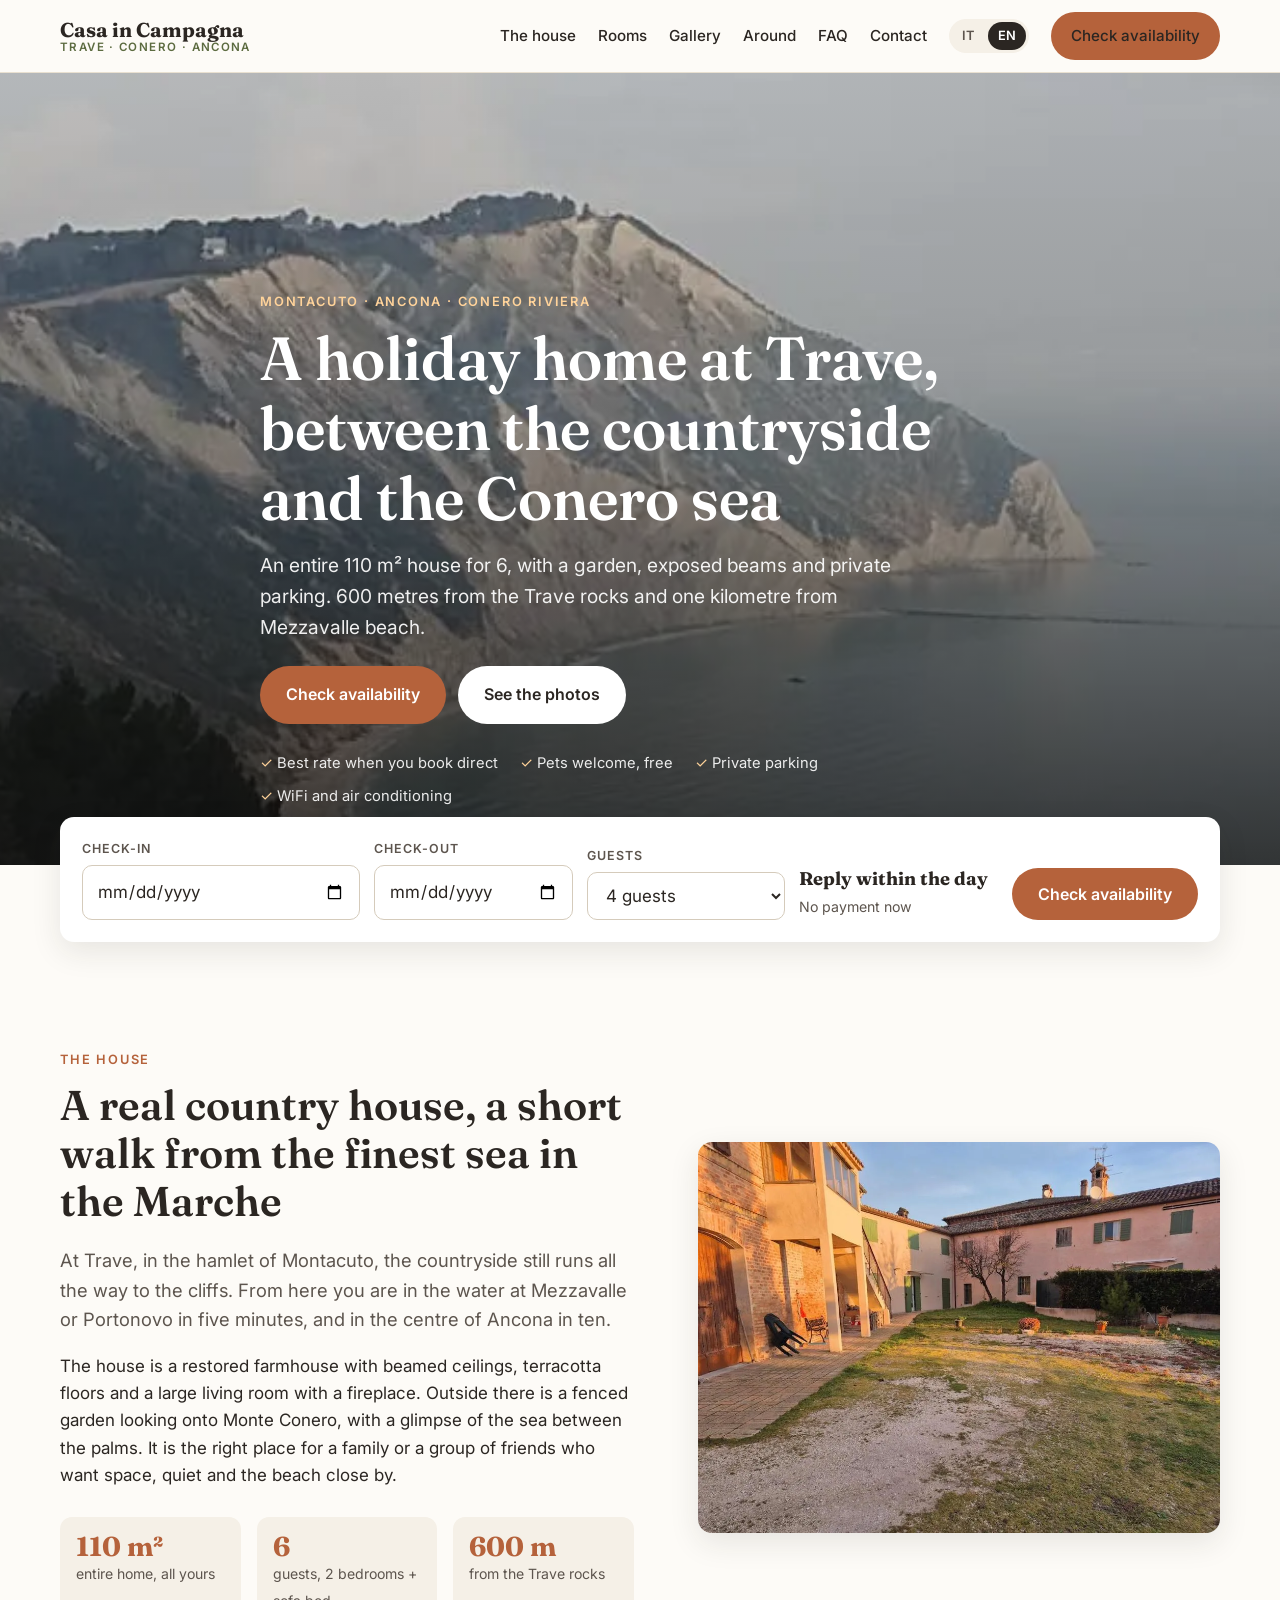
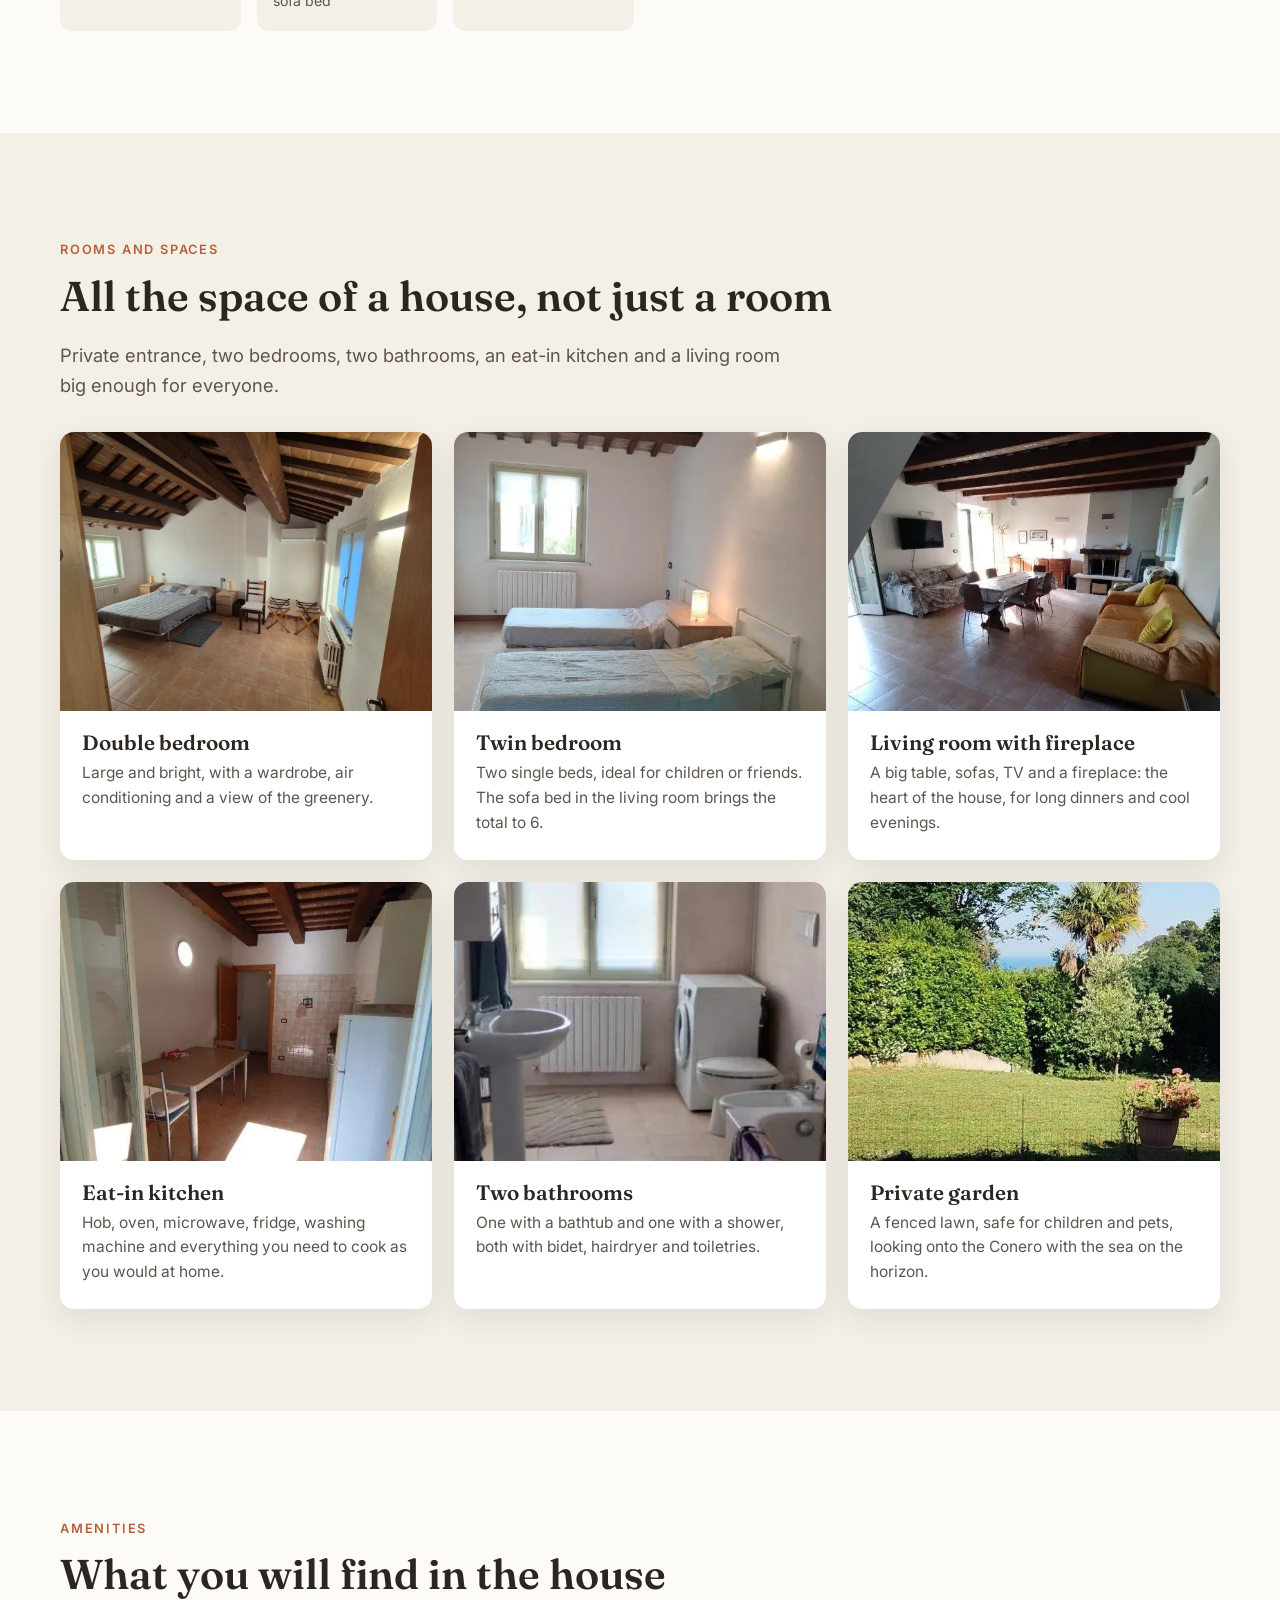
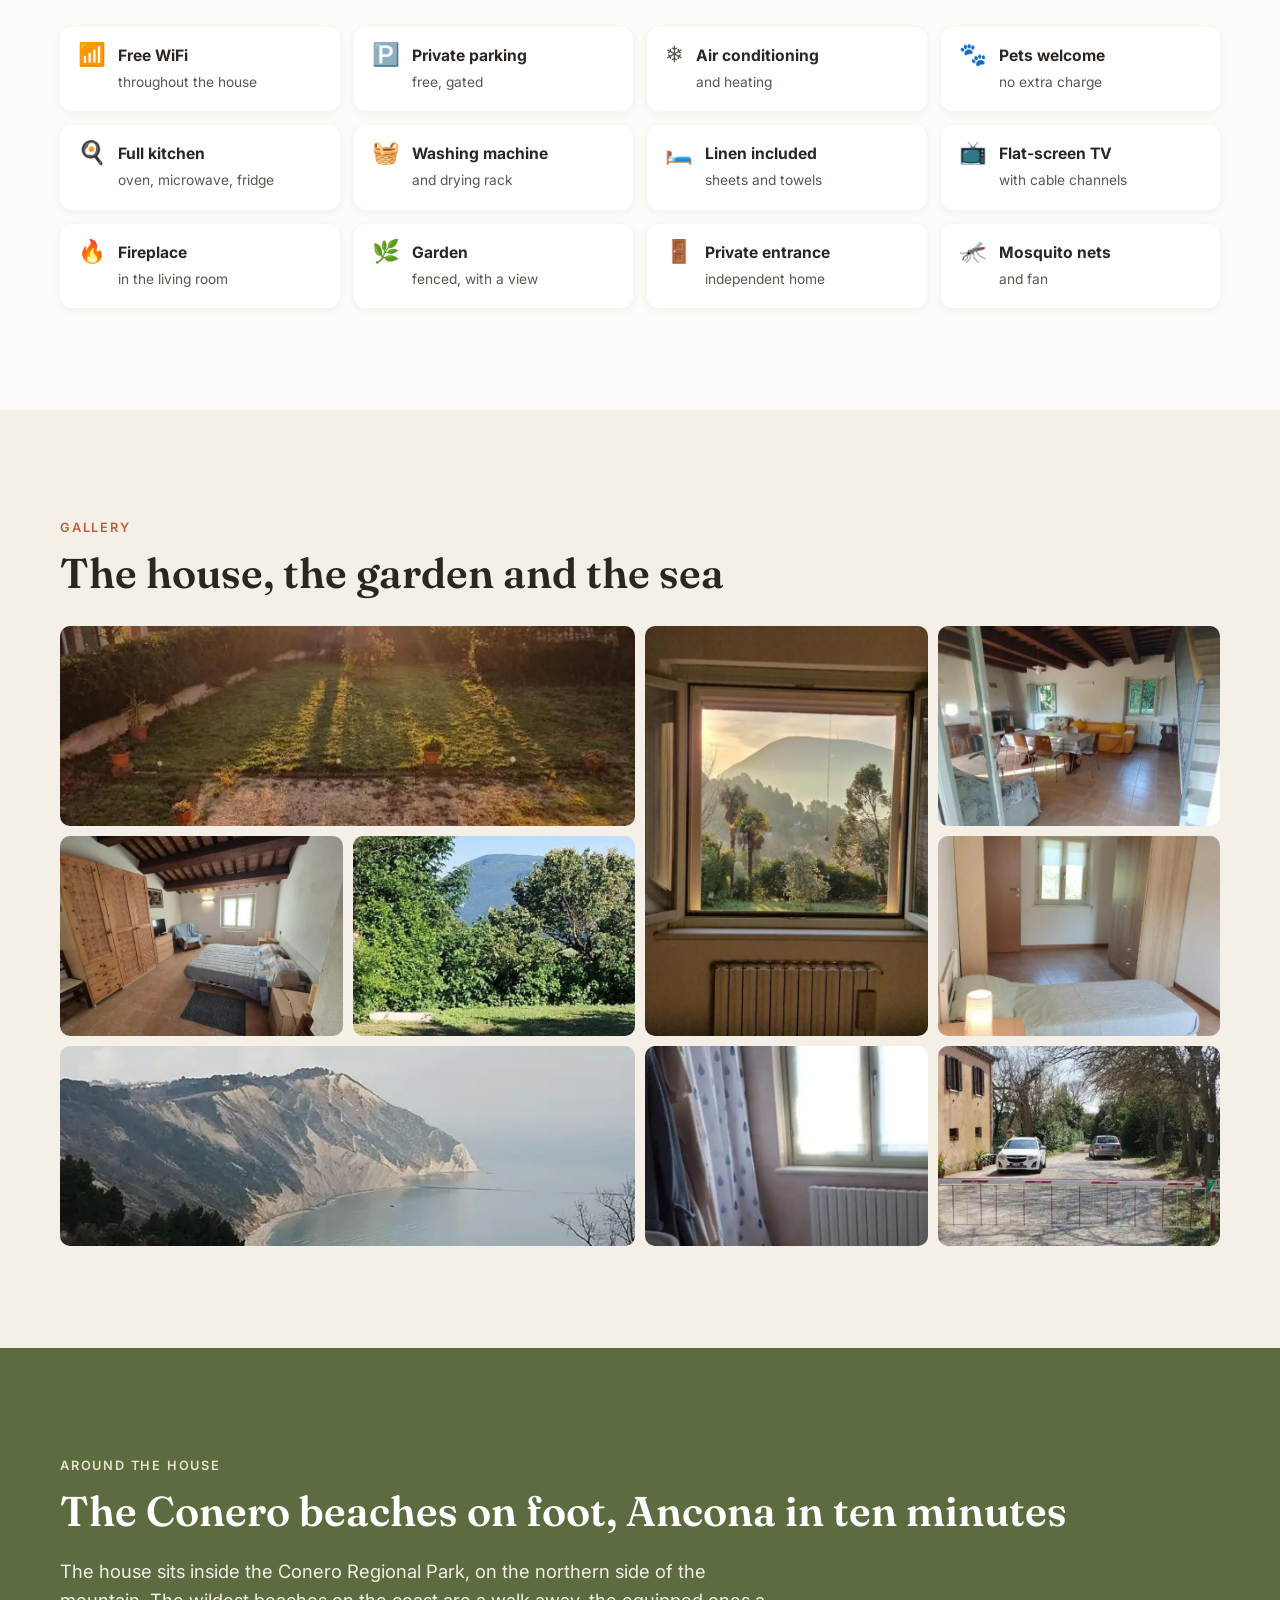
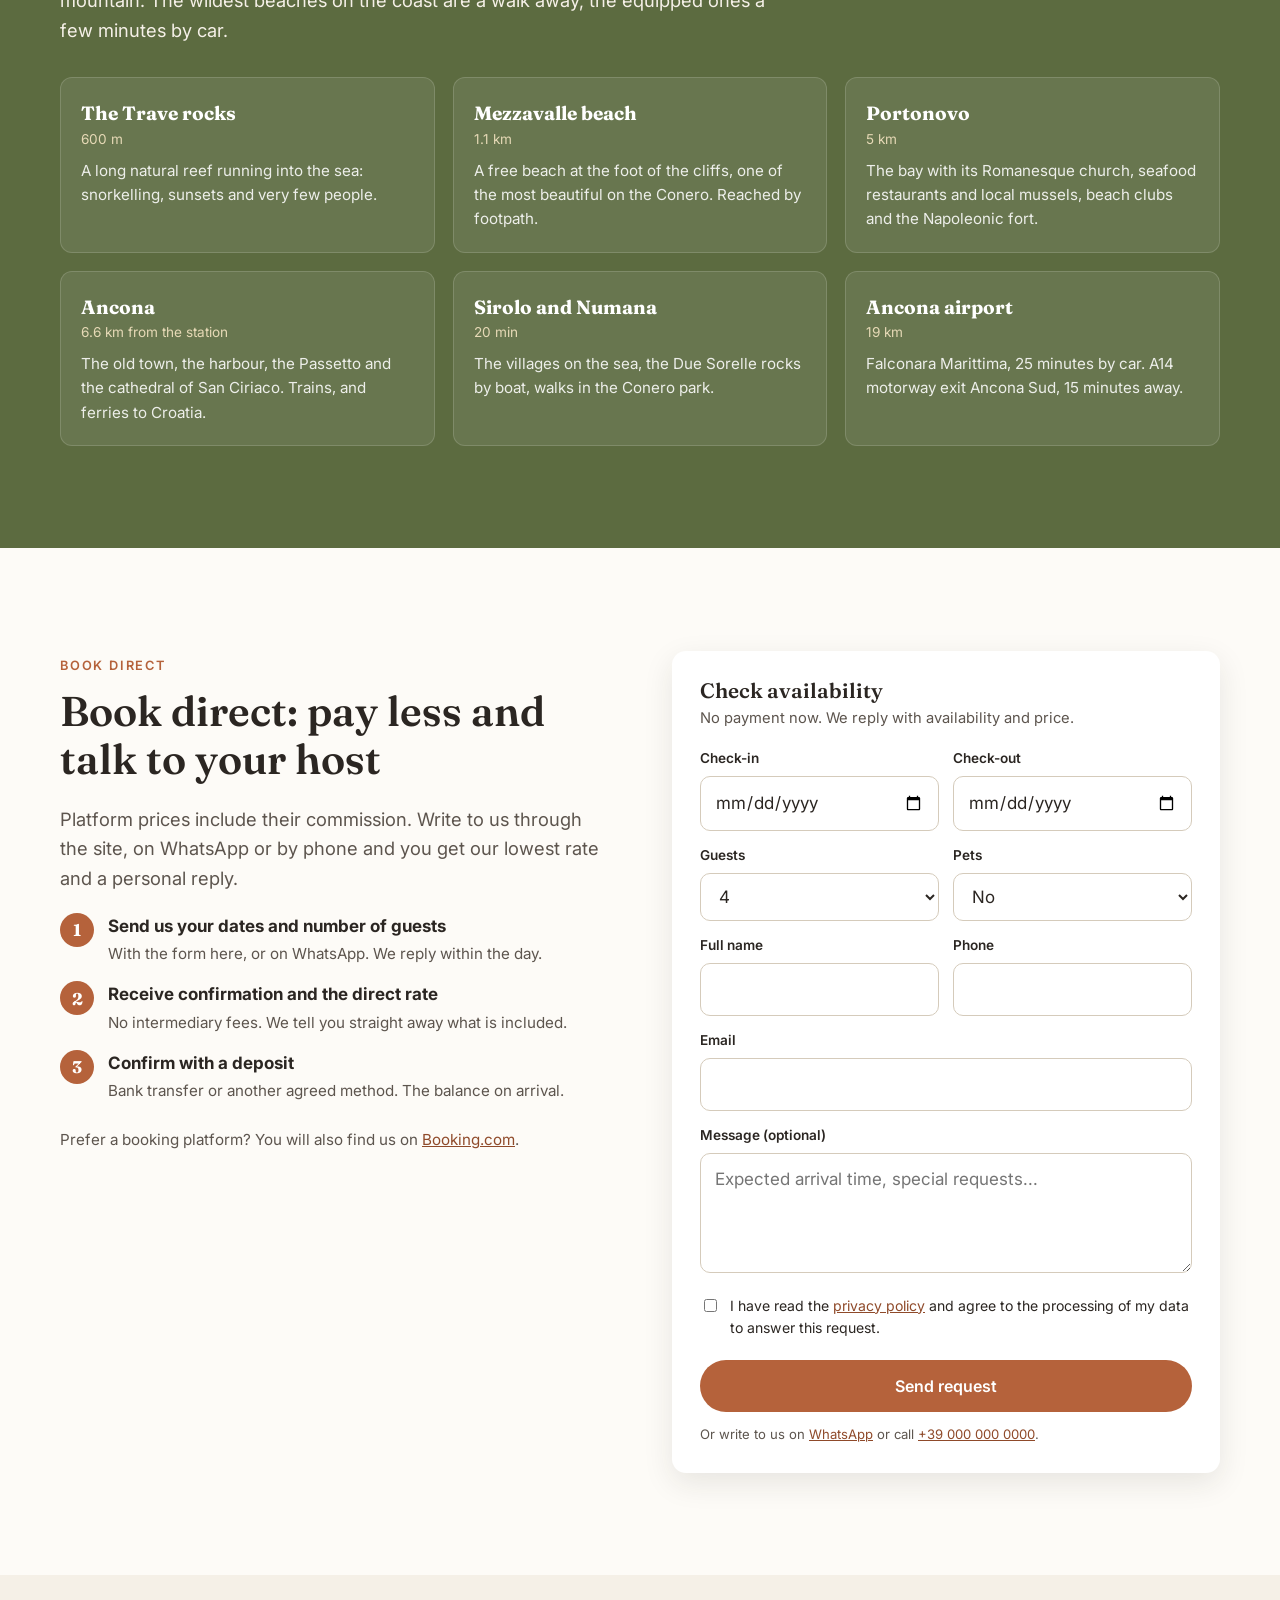
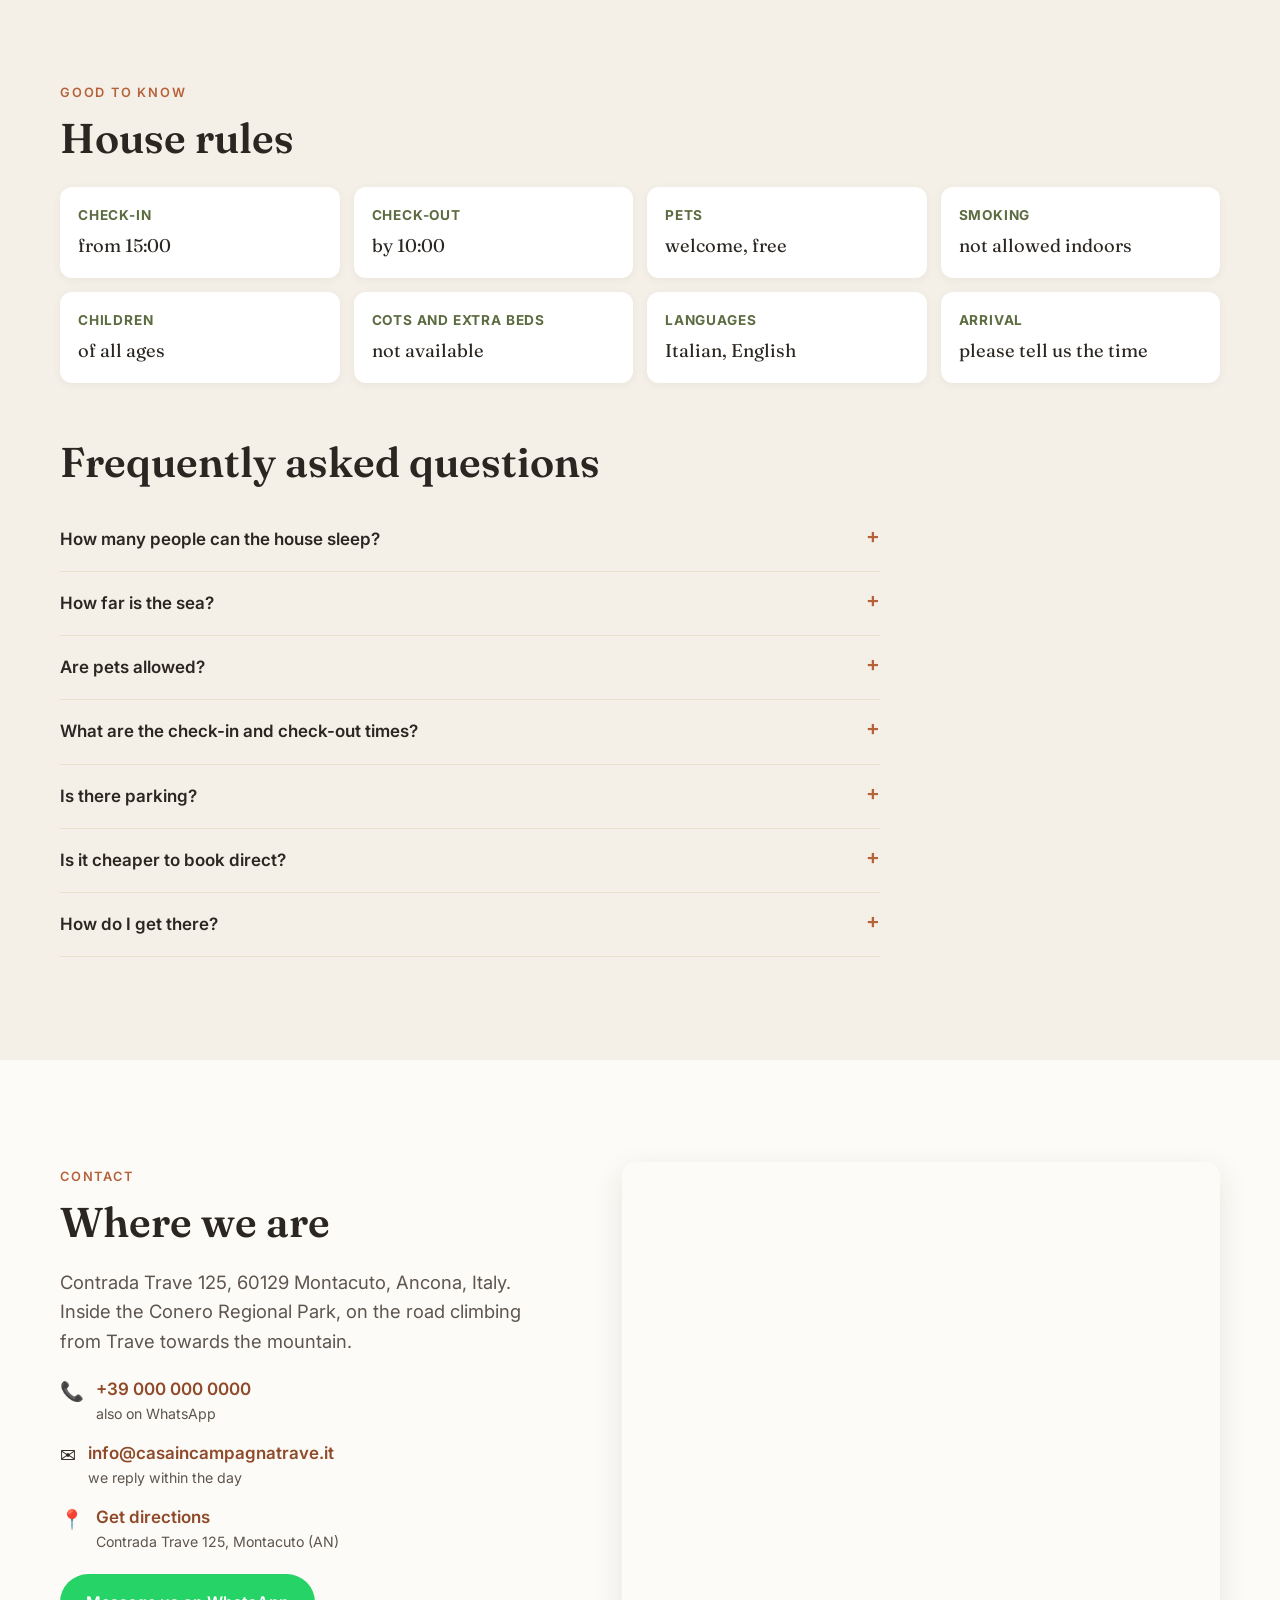
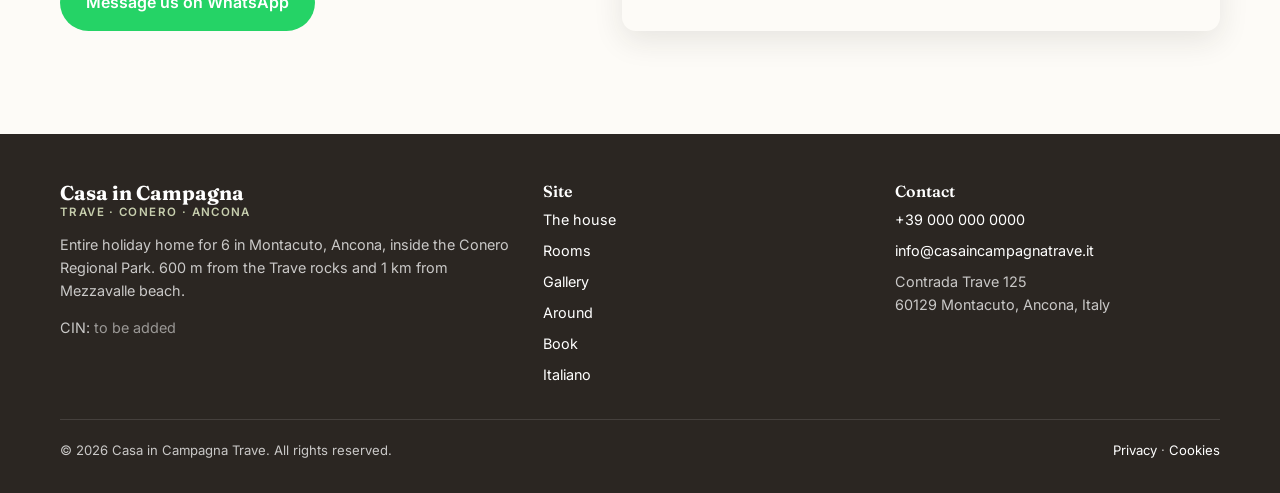
==== en/index.html @ 3d0049cd "Aggiungi bozza sito Casa in Campagna Trave (IT/EN, SEO, prenotazione diretta) Sito statico a pagina " ====
<!DOCTYPE html>
<html lang="en">
<head>
  <meta charset="utf-8">
  <meta name="viewport" content="width=device-width, initial-scale=1">
  <title>Casa in Campagna Trave | Holiday home on the Conero coast, 600 m from the sea, Ancona</title>
  <meta name="description" content="Entire 110 m² holiday home in Montacuto (Ancona, Italy), 600 m from the Trave rocks and 1 km from Mezzavalle beach. Sleeps 6, 2 bathrooms, garden, free private parking, WiFi, pets welcome. Book direct for the best rate.">
  <link rel="canonical" href="https://www.casaincampagnatrave.it/en/">
  <link rel="alternate" hreflang="it" href="https://www.casaincampagnatrave.it/">
  <link rel="alternate" hreflang="en" href="https://www.casaincampagnatrave.it/en/">
  <link rel="alternate" hreflang="x-default" href="https://www.casaincampagnatrave.it/">
  <meta name="robots" content="index, follow, max-image-preview:large">
  <meta name="geo.region" content="IT-AN">
  <meta name="geo.placename" content="Montacuto, Ancona">

  <meta property="og:type" content="website">
  <meta property="og:locale" content="en_GB">
  <meta property="og:locale:alternate" content="it_IT">
  <meta property="og:site_name" content="Casa in Campagna Trave">
  <meta property="og:title" content="Casa in Campagna Trave | Holiday home on the Conero coast, 600 m from the sea">
  <meta property="og:description" content="Entire holiday home for 6 between the countryside and the sea of the Conero. Garden, private parking, pets welcome. Book direct for the best rate.">
  <meta property="og:url" content="https://www.casaincampagnatrave.it/en/">
  <meta property="og:image" content="https://www.casaincampagnatrave.it/images/spiaggia-mezzavalle-conero.jpg">
  <meta name="twitter:card" content="summary_large_image">

  <link rel="icon" href="../favicon.svg" type="image/svg+xml">
  <link rel="preconnect" href="https://fonts.googleapis.com">
  <link rel="preconnect" href="https://fonts.gstatic.com" crossorigin>
  <link rel="stylesheet" href="https://fonts.googleapis.com/css2?family=Fraunces:opsz,wght@9..144,600;9..144,700&family=Inter:wght@400;500;600&display=swap">
  <link rel="stylesheet" href="../css/style.css">
  <link rel="preload" as="image" href="../images/spiaggia-mezzavalle-conero.webp" type="image/webp">

  <script type="application/ld+json">
  {
    "@context": "https://schema.org",
    "@graph": [
      {
        "@type": "VacationRental",
        "@id": "https://www.casaincampagnatrave.it/#casa",
        "name": "Casa in Campagna Trave",
        "description": "Entire 110 m² holiday home in Montacuto (Ancona), on Monte Conero, 600 m from the Trave rocks and 1.1 km from Mezzavalle beach. Sleeps 6, 2 bedrooms, 2 bathrooms, kitchen, garden and private parking.",
        "url": "https://www.casaincampagnatrave.it/en/",
        "image": [
          "https://www.casaincampagnatrave.it/images/spiaggia-mezzavalle-conero.jpg",
          "https://www.casaincampagnatrave.it/images/casa-esterno-cortile.jpg",
          "https://www.casaincampagnatrave.it/images/camera-matrimoniale.jpg",
          "https://www.casaincampagnatrave.it/images/soggiorno-camino.jpg"
        ],
        "telephone": "+39 000 000 0000",
        "email": "info@casaincampagnatrave.it",
        "address": {
          "@type": "PostalAddress",
          "streetAddress": "Contrada Trave, 125",
          "addressLocality": "Montacuto",
          "addressRegion": "AN",
          "postalCode": "60129",
          "addressCountry": "IT"
        },
        "geo": { "@type": "GeoCoordinates", "latitude": 43.5727, "longitude": 13.5488 },
        "containsPlace": {
          "@type": "Accommodation",
          "name": "Casa in Campagna Trave, entire home",
          "floorSize": { "@type": "QuantitativeValue", "value": 110, "unitCode": "MTK" },
          "numberOfBedrooms": 2,
          "numberOfBathroomsTotal": 2,
          "occupancy": { "@type": "QuantitativeValue", "maxValue": 6 },
          "petsAllowed": true,
          "amenityFeature": [
            { "@type": "LocationFeatureSpecification", "name": "Free WiFi", "value": true },
            { "@type": "LocationFeatureSpecification", "name": "Free private parking", "value": true },
            { "@type": "LocationFeatureSpecification", "name": "Air conditioning", "value": true },
            { "@type": "LocationFeatureSpecification", "name": "Equipped kitchen", "value": true },
            { "@type": "LocationFeatureSpecification", "name": "Washing machine", "value": true },
            { "@type": "LocationFeatureSpecification", "name": "Garden", "value": true },
            { "@type": "LocationFeatureSpecification", "name": "Fireplace", "value": true }
          ]
        },
        "checkinTime": "15:00",
        "checkoutTime": "10:00",
        "smokingAllowed": false,
        "knowsLanguage": ["it", "en"],
        "sameAs": ["https://www.booking.com/hotel/it/casa-in-campagna-trave.en-gb.html"]
      },
      {
        "@type": "FAQPage",
        "mainEntity": [
          { "@type": "Question", "name": "How many people can the house sleep?", "acceptedAnswer": { "@type": "Answer", "text": "Up to 6 guests: one double bedroom, one twin bedroom and a sofa bed in the living room." } },
          { "@type": "Question", "name": "How far is the sea?", "acceptedAnswer": { "@type": "Answer", "text": "The Trave rocks are 600 metres away and Mezzavalle beach about 1.1 km. Portonovo is a few minutes by car." } },
          { "@type": "Question", "name": "Are pets allowed?", "acceptedAnswer": { "@type": "Answer", "text": "Yes, pets are welcome at no extra charge." } },
          { "@type": "Question", "name": "What are the check-in and check-out times?", "acceptedAnswer": { "@type": "Answer", "text": "Check-in from 15:00, check-out by 10:00. Please tell us your arrival time in advance." } },
          { "@type": "Question", "name": "Is there parking?", "acceptedAnswer": { "@type": "Answer", "text": "Yes, free private parking on site, no reservation needed." } },
          { "@type": "Question", "name": "Is it cheaper to book direct?", "acceptedAnswer": { "@type": "Answer", "text": "Yes: booking through the website, by email or phone means no platform commission and a lower rate." } }
        ]
      }
    ]
  }
  </script>
</head>
<body>

<header class="header">
  <div class="container header-inner">
    <a class="brand" href="#top">Casa in Campagna<small>Trave · Conero · Ancona</small></a>
    <button class="nav-toggle" aria-label="Open menu" aria-expanded="false" aria-controls="nav"><span></span><span></span><span></span></button>
    <nav class="nav" id="nav" aria-label="Main">
      <a href="#casa">The house</a>
      <a href="#spazi">Rooms</a>
      <a href="#galleria">Gallery</a>
      <a href="#dintorni">Around</a>
      <a href="#faq">FAQ</a>
      <a href="#contatti">Contact</a>
      <div class="lang" aria-label="Language"><a href="../" lang="it" hreflang="it">IT</a><a href="./" aria-current="true" lang="en">EN</a></div>
      <a class="btn btn-primary btn-sm" href="#prenota">Check availability</a>
    </nav>
  </div>
</header>

<main id="top">

  <section class="hero">
    <picture>
      <source srcset="../images/spiaggia-mezzavalle-conero.webp" type="image/webp">
      <img src="../images/spiaggia-mezzavalle-conero.jpg" alt="The cliffs and beach of Mezzavalle on Monte Conero, one kilometre from the house" width="1024" height="403" fetchpriority="high">
    </picture>
    <div class="container hero-content">
      <span class="eyebrow" style="color:#ffd39a">Montacuto · Ancona · Conero Riviera</span>
      <h1>A holiday home at Trave, between the countryside and the Conero sea</h1>
      <p>An entire 110 m² house for 6, with a garden, exposed beams and private parking. 600 metres from the Trave rocks and one kilometre from Mezzavalle beach.</p>
      <div class="hero-actions">
        <a class="btn btn-primary" href="#prenota">Check availability</a>
        <a class="btn btn-light" href="#galleria">See the photos</a>
      </div>
      <div class="hero-badges">
        <span>Best rate when you book direct</span>
        <span>Pets welcome, free</span>
        <span>Private parking</span>
        <span>WiFi and air conditioning</span>
      </div>
    </div>
  </section>

  <div class="container">
    <form class="quick" id="quick-form" aria-label="Check availability">
      <div class="field">
        <label for="q-checkin">Check-in</label>
        <input type="date" id="q-checkin" name="checkin" required>
      </div>
      <div class="field">
        <label for="q-checkout">Check-out</label>
        <input type="date" id="q-checkout" name="checkout" required>
      </div>
      <div class="field">
        <label for="q-guests">Guests</label>
        <select id="q-guests" name="guests">
          <option value="2">2 guests</option>
          <option value="3">3 guests</option>
          <option value="4" selected>4 guests</option>
          <option value="5">5 guests</option>
          <option value="6">6 guests</option>
        </select>
      </div>
      <div class="field">
        <strong>Reply within the day</strong>
        <small>No payment now</small>
      </div>
      <button class="btn btn-primary" type="submit">Check availability</button>
    </form>
  </div>

  <section class="section" id="casa">
    <div class="container split">
      <div>
        <span class="eyebrow">The house</span>
        <h2>A real country house, a short walk from the finest sea in the Marche</h2>
        <p class="lead">At Trave, in the hamlet of Montacuto, the countryside still runs all the way to the cliffs. From here you are in the water at Mezzavalle or Portonovo in five minutes, and in the centre of Ancona in ten.</p>
        <p>The house is a restored farmhouse with beamed ceilings, terracotta floors and a large living room with a fireplace. Outside there is a fenced garden looking onto Monte Conero, with a glimpse of the sea between the palms. It is the right place for a family or a group of friends who want space, quiet and the beach close by.</p>
        <div class="stats">
          <div class="stat"><strong>110 m²</strong><span>entire home, all yours</span></div>
          <div class="stat"><strong>6</strong><span>guests, 2 bedrooms + sofa bed</span></div>
          <div class="stat"><strong>600 m</strong><span>from the Trave rocks</span></div>
        </div>
      </div>
      <picture>
        <source srcset="../images/casa-esterno-cortile.webp" type="image/webp">
        <img src="../images/casa-esterno-cortile.jpg" alt="The courtyard and entrance of the farmhouse at Trave, Montacuto" width="1024" height="768" loading="lazy">
      </picture>
    </div>
  </section>

  <section class="section section-alt" id="spazi">
    <div class="container">
      <span class="eyebrow">Rooms and spaces</span>
      <h2>All the space of a house, not just a room</h2>
      <p class="lead">Private entrance, two bedrooms, two bathrooms, an eat-in kitchen and a living room big enough for everyone.</p>
      <div class="grid-3" style="margin-top:32px">
        <article class="card">
          <picture>
            <source srcset="../images/camera-matrimoniale.webp" type="image/webp">
            <img src="../images/camera-matrimoniale.jpg" alt="Double bedroom with exposed beams and air conditioning" width="1024" height="768" loading="lazy">
          </picture>
          <div class="card-body">
            <h3>Double bedroom</h3>
            <p>Large and bright, with a wardrobe, air conditioning and a view of the greenery.</p>
          </div>
        </article>
        <article class="card">
          <picture>
            <source srcset="../images/camera-doppia.webp" type="image/webp">
            <img src="../images/camera-doppia.jpg" alt="Twin bedroom with two single beds and a wardrobe" width="578" height="704" loading="lazy">
          </picture>
          <div class="card-body">
            <h3>Twin bedroom</h3>
            <p>Two single beds, ideal for children or friends. The sofa bed in the living room brings the total to 6.</p>
          </div>
        </article>
        <article class="card">
          <picture>
            <source srcset="../images/soggiorno-camino.webp" type="image/webp">
            <img src="../images/soggiorno-camino.jpg" alt="Living room with fireplace, dining table and sofas" width="576" height="704" loading="lazy">
          </picture>
          <div class="card-body">
            <h3>Living room with fireplace</h3>
            <p>A big table, sofas, TV and a fireplace: the heart of the house, for long dinners and cool evenings.</p>
          </div>
        </article>
        <article class="card">
          <picture>
            <source srcset="../images/cucina.webp" type="image/webp">
            <img src="../images/cucina.jpg" alt="Eat-in kitchen with oven, fridge and washing machine" width="576" height="704" loading="lazy">
          </picture>
          <div class="card-body">
            <h3>Eat-in kitchen</h3>
            <p>Hob, oven, microwave, fridge, washing machine and everything you need to cook as you would at home.</p>
          </div>
        </article>
        <article class="card">
          <picture>
            <source srcset="../images/bagno-vasca.webp" type="image/webp">
            <img src="../images/bagno-vasca.jpg" alt="Bathroom with bathtub, bidet and washing machine" width="346" height="704" loading="lazy">
          </picture>
          <div class="card-body">
            <h3>Two bathrooms</h3>
            <p>One with a bathtub and one with a shower, both with bidet, hairdryer and toiletries.</p>
          </div>
        </article>
        <article class="card">
          <picture>
            <source srcset="../images/giardino-palma-mare.webp" type="image/webp">
            <img src="../images/giardino-palma-mare.jpg" alt="Fenced garden with a palm tree and a view of the sea" width="578" height="768" loading="lazy">
          </picture>
          <div class="card-body">
            <h3>Private garden</h3>
            <p>A fenced lawn, safe for children and pets, looking onto the Conero with the sea on the horizon.</p>
          </div>
        </article>
      </div>
    </div>
  </section>

  <section class="section" id="servizi">
    <div class="container">
      <span class="eyebrow">Amenities</span>
      <h2>What you will find in the house</h2>
      <div class="amenities" style="margin-top:28px">
        <div class="amenity"><span class="ico">📶</span><div><strong>Free WiFi</strong><span>throughout the house</span></div></div>
        <div class="amenity"><span class="ico">🅿️</span><div><strong>Private parking</strong><span>free, gated</span></div></div>
        <div class="amenity"><span class="ico">❄️</span><div><strong>Air conditioning</strong><span>and heating</span></div></div>
        <div class="amenity"><span class="ico">🐾</span><div><strong>Pets welcome</strong><span>no extra charge</span></div></div>
        <div class="amenity"><span class="ico">🍳</span><div><strong>Full kitchen</strong><span>oven, microwave, fridge</span></div></div>
        <div class="amenity"><span class="ico">🧺</span><div><strong>Washing machine</strong><span>and drying rack</span></div></div>
        <div class="amenity"><span class="ico">🛏️</span><div><strong>Linen included</strong><span>sheets and towels</span></div></div>
        <div class="amenity"><span class="ico">📺</span><div><strong>Flat-screen TV</strong><span>with cable channels</span></div></div>
        <div class="amenity"><span class="ico">🔥</span><div><strong>Fireplace</strong><span>in the living room</span></div></div>
        <div class="amenity"><span class="ico">🌿</span><div><strong>Garden</strong><span>fenced, with a view</span></div></div>
        <div class="amenity"><span class="ico">🚪</span><div><strong>Private entrance</strong><span>independent home</span></div></div>
        <div class="amenity"><span class="ico">🦟</span><div><strong>Mosquito nets</strong><span>and fan</span></div></div>
      </div>
    </div>
  </section>

  <section class="section section-alt" id="galleria">
    <div class="container">
      <span class="eyebrow">Gallery</span>
      <h2>The house, the garden and the sea</h2>
      <div class="gallery" style="margin-top:28px">
        <a class="wide" href="../images/tramonto-giardino.jpg"><img src="../images/tramonto-giardino-640.webp" alt="Sunset over the garden with Monte Conero in the background" loading="lazy" width="576" height="768"></a>
        <a class="tall" href="../images/vista-dalla-finestra.jpg"><img src="../images/vista-dalla-finestra-640.webp" alt="View from the window over Monte Conero and the palms in the garden" loading="lazy" width="576" height="768"></a>
        <a href="../images/soggiorno-travi.jpg"><img src="../images/soggiorno-travi-640.webp" alt="Living room with exposed beams and staircase" loading="lazy" width="576" height="704"></a>
        <a href="../images/camera-matrimoniale-armadio.jpg"><img src="../images/camera-matrimoniale-armadio-640.webp" alt="Double bedroom with wooden wardrobe" loading="lazy" width="1024" height="768"></a>
        <a href="../images/giardino-vista-conero.jpg"><img src="../images/giardino-vista-conero-640.webp" alt="Garden with a view of Monte Conero" loading="lazy" width="578" height="768"></a>
        <a href="../images/camera-doppia-armadio.jpg"><img src="../images/camera-doppia-armadio-640.webp" alt="Twin bedroom with two single beds" loading="lazy" width="578" height="704"></a>
        <a class="wide" href="../images/spiaggia-mezzavalle-conero.jpg"><img src="../images/spiaggia-mezzavalle-conero-640.webp" alt="Mezzavalle beach seen from above" loading="lazy" width="1024" height="403"></a>
        <a href="../images/bagno-doccia.jpg"><img src="../images/bagno-doccia-640.webp" alt="Bathroom with shower" loading="lazy" width="346" height="704"></a>
        <a href="../images/parcheggio-privato.jpg"><img src="../images/parcheggio-privato-640.webp" alt="Gated private parking at the entrance" loading="lazy" width="1024" height="403"></a>
      </div>
    </div>
  </section>

  <section class="section section-dark" id="dintorni">
    <div class="container">
      <span class="eyebrow">Around the house</span>
      <h2>The Conero beaches on foot, Ancona in ten minutes</h2>
      <p class="lead">The house sits inside the Conero Regional Park, on the northern side of the mountain. The wildest beaches on the coast are a walk away, the equipped ones a few minutes by car.</p>
      <div class="places" style="margin-top:32px">
        <div class="place"><strong>The Trave rocks</strong><em>600 m</em><p>A long natural reef running into the sea: snorkelling, sunsets and very few people.</p></div>
        <div class="place"><strong>Mezzavalle beach</strong><em>1.1 km</em><p>A free beach at the foot of the cliffs, one of the most beautiful on the Conero. Reached by footpath.</p></div>
        <div class="place"><strong>Portonovo</strong><em>5 km</em><p>The bay with its Romanesque church, seafood restaurants and local mussels, beach clubs and the Napoleonic fort.</p></div>
        <div class="place"><strong>Ancona</strong><em>6.6 km from the station</em><p>The old town, the harbour, the Passetto and the cathedral of San Ciriaco. Trains, and ferries to Croatia.</p></div>
        <div class="place"><strong>Sirolo and Numana</strong><em>20 min</em><p>The villages on the sea, the Due Sorelle rocks by boat, walks in the Conero park.</p></div>
        <div class="place"><strong>Ancona airport</strong><em>19 km</em><p>Falconara Marittima, 25 minutes by car. A14 motorway exit Ancona Sud, 15 minutes away.</p></div>
      </div>
    </div>
  </section>

  <section class="section" id="prenota">
    <div class="container direct">
      <div>
        <span class="eyebrow">Book direct</span>
        <h2>Book direct: pay less and talk to your host</h2>
        <p class="lead">Platform prices include their commission. Write to us through the site, on WhatsApp or by phone and you get our lowest rate and a personal reply.</p>
        <ol class="steps">
          <li><div><strong>Send us your dates and number of guests</strong><span>With the form here, or on WhatsApp. We reply within the day.</span></div></li>
          <li><div><strong>Receive confirmation and the direct rate</strong><span>No intermediary fees. We tell you straight away what is included.</span></div></li>
          <li><div><strong>Confirm with a deposit</strong><span>Bank transfer or another agreed method. The balance on arrival.</span></div></li>
        </ol>
        <p style="margin-top:24px;font-size:0.95rem;color:var(--ink-soft)">Prefer a booking platform? You will also find us on <a href="https://www.booking.com/hotel/it/casa-in-campagna-trave.en-gb.html" rel="nofollow noopener" target="_blank">Booking.com</a>.</p>
      </div>

      <div class="form-card">
        <h3>Check availability</h3>
        <p class="hint">No payment now. We reply with availability and price.</p>
        <form id="request-form" name="availability-request" method="POST" action="/en/" data-netlify="true" netlify-honeypot="bot-field" data-mailto="info@casaincampagnatrave.it" data-subject="Availability request Casa in Campagna Trave">
          <input type="hidden" name="form-name" value="availability-request">
          <p class="sr-only"><label>Leave empty: <input name="bot-field"></label></p>
          <div class="form-grid">
            <div><label for="f-checkin">Check-in</label><input type="date" id="f-checkin" name="checkin" required></div>
            <div><label for="f-checkout">Check-out</label><input type="date" id="f-checkout" name="checkout" required></div>
            <div><label for="f-guests">Guests</label>
              <select id="f-guests" name="guests">
                <option value="1">1</option><option value="2">2</option><option value="3">3</option>
                <option value="4" selected>4</option><option value="5">5</option><option value="6">6</option>
              </select>
            </div>
            <div><label for="f-pets">Pets</label>
              <select id="f-pets" name="pets"><option value="no">No</option><option value="yes">Yes</option></select>
            </div>
            <div><label for="f-name">Full name</label><input type="text" id="f-name" name="name" autocomplete="name" required></div>
            <div><label for="f-phone">Phone</label><input type="tel" id="f-phone" name="phone" autocomplete="tel"></div>
            <div class="full"><label for="f-email">Email</label><input type="email" id="f-email" name="email" autocomplete="email" required></div>
            <div class="full"><label for="f-msg">Message (optional)</label><textarea id="f-msg" name="message" placeholder="Expected arrival time, special requests..."></textarea></div>
            <div class="full">
              <label style="display:flex;gap:10px;align-items:flex-start;font-weight:400;font-size:0.88rem">
                <input type="checkbox" name="privacy" required style="width:auto;margin-top:4px">
                <span>I have read the <a href="#privacy">privacy policy</a> and agree to the processing of my data to answer this request.</span>
              </label>
            </div>
            <div class="full"><button class="btn btn-primary" type="submit" style="width:100%">Send request</button></div>
          </div>
          <p class="form-note">Or write to us on <a href="https://wa.me/390000000000?text=Hello%2C%20I%20would%20like%20to%20check%20availability%20at%20Casa%20in%20Campagna%20Trave" target="_blank" rel="noopener">WhatsApp</a> or call <a href="tel:+390000000000">+39 000 000 0000</a>.</p>
        </form>
        <div class="form-success" id="form-success" role="status">Thank you! We have received your request and will reply within the day.</div>
      </div>
    </div>
  </section>

  <section class="section section-alt" id="info">
    <div class="container">
      <span class="eyebrow">Good to know</span>
      <h2>House rules</h2>
      <div class="rules" style="margin-top:24px">
        <div class="rule"><strong>Check-in</strong><span>from 15:00</span></div>
        <div class="rule"><strong>Check-out</strong><span>by 10:00</span></div>
        <div class="rule"><strong>Pets</strong><span>welcome, free</span></div>
        <div class="rule"><strong>Smoking</strong><span>not allowed indoors</span></div>
        <div class="rule"><strong>Children</strong><span>of all ages</span></div>
        <div class="rule"><strong>Cots and extra beds</strong><span>not available</span></div>
        <div class="rule"><strong>Languages</strong><span>Italian, English</span></div>
        <div class="rule"><strong>Arrival</strong><span>please tell us the time</span></div>
      </div>

      <div class="faq" id="faq" style="margin-top:56px;max-width:820px">
        <h2>Frequently asked questions</h2>
        <details><summary>How many people can the house sleep?</summary><p>Up to 6 guests: one double bedroom, one twin bedroom and a sofa bed in the living room. The house is entirely yours, there are no other guests.</p></details>
        <details><summary>How far is the sea?</summary><p>The Trave rocks are 600 metres away and Mezzavalle beach about 1.1 km, reachable on foot by the path. Portonovo is 5 km, a few minutes by car.</p></details>
        <details><summary>Are pets allowed?</summary><p>Yes, dogs and cats are welcome at no extra charge. The garden is fenced.</p></details>
        <details><summary>What are the check-in and check-out times?</summary><p>Check-in from 15:00, check-out by 10:00. Please let us know your arrival time in advance so we can welcome you in person.</p></details>
        <details><summary>Is there parking?</summary><p>Yes, free gated private parking inside the property, no reservation needed.</p></details>
        <details><summary>Is it cheaper to book direct?</summary><p>Yes. Booking through the site, on WhatsApp or by phone means no platform commission: the direct rate is the lowest we offer.</p></details>
        <details><summary>How do I get there?</summary><p>By car: A14 exit Ancona Sud, then towards Ancona and Montacuto (15 minutes). By train: Ancona station, 6.6 km. By plane: Ancona Falconara airport, 19 km. A car is recommended to get around the coast.</p></details>
      </div>
    </div>
  </section>

  <section class="section" id="contatti">
    <div class="container contact">
      <div>
        <span class="eyebrow">Contact</span>
        <h2>Where we are</h2>
        <p class="lead">Contrada Trave 125, 60129 Montacuto, Ancona, Italy. Inside the Conero Regional Park, on the road climbing from Trave towards the mountain.</p>
        <ul class="contact-list">
          <li><span class="ico">📞</span><div><a href="tel:+390000000000">+39 000 000 0000</a><small>also on WhatsApp</small></div></li>
          <li><span class="ico">✉️</span><div><a href="mailto:info@casaincampagnatrave.it">info@casaincampagnatrave.it</a><small>we reply within the day</small></div></li>
          <li><span class="ico">📍</span><div><a href="https://www.google.com/maps/dir/?api=1&destination=Contrada+Trave+125,+60129+Montacuto+AN" target="_blank" rel="noopener">Get directions</a><small>Contrada Trave 125, Montacuto (AN)</small></div></li>
        </ul>
        <a class="btn btn-whatsapp" href="https://wa.me/390000000000" target="_blank" rel="noopener">Message us on WhatsApp</a>
      </div>
      <div class="map">
        <iframe title="Map: Casa in Campagna, Contrada Trave 125, Montacuto" src="https://www.google.com/maps?q=Contrada+Trave+125,+60129+Montacuto+AN&z=14&output=embed&hl=en" loading="lazy" referrerpolicy="no-referrer-when-downgrade" allowfullscreen></iframe>
      </div>
    </div>
  </section>

</main>

<footer class="footer">
  <div class="container">
    <div class="footer-grid">
      <div>
        <a class="brand" href="#top">Casa in Campagna<small>Trave · Conero · Ancona</small></a>
        <p style="margin-top:14px">Entire holiday home for 6 in Montacuto, Ancona, inside the Conero Regional Park. 600 m from the Trave rocks and 1 km from Mezzavalle beach.</p>
        <p>CIN: <span style="opacity:.7">to be added</span></p>
      </div>
      <div>
        <h3 style="color:#fff;font-size:1rem">Site</h3>
        <ul>
          <li><a href="#casa">The house</a></li>
          <li><a href="#spazi">Rooms</a></li>
          <li><a href="#galleria">Gallery</a></li>
          <li><a href="#dintorni">Around</a></li>
          <li><a href="#prenota">Book</a></li>
          <li><a href="../">Italiano</a></li>
        </ul>
      </div>
      <div>
        <h3 style="color:#fff;font-size:1rem">Contact</h3>
        <ul>
          <li><a href="tel:+390000000000">+39 000 000 0000</a></li>
          <li><a href="mailto:info@casaincampagnatrave.it">info@casaincampagnatrave.it</a></li>
          <li>Contrada Trave 125<br>60129 Montacuto, Ancona, Italy</li>
        </ul>
      </div>
    </div>
    <div class="footer-bottom">
      <span>© 2026 Casa in Campagna Trave. All rights reserved.</span>
      <span><a href="#privacy" id="privacy">Privacy</a> · <a href="#cookie">Cookies</a></span>
    </div>
  </div>
</footer>

<div class="mobile-cta">
  <a class="btn btn-whatsapp btn-sm" href="https://wa.me/390000000000" target="_blank" rel="noopener">WhatsApp</a>
  <a class="btn btn-primary btn-sm" href="#prenota">Check availability</a>
</div>

<figure class="lightbox" id="lightbox" role="dialog" aria-modal="true" aria-label="Enlarged photo">
  <button type="button" aria-label="Close">×</button>
  <img src="" alt="">
  <figcaption></figcaption>
</figure>

<script src="../js/main.js" defer></script>
</body>
</html>
---- css/style.css ----
/* Casa in Campagna, Trave (Montacuto, Ancona) */

:root {
  --terra: #b5623b;
  --terra-dark: #8f4a2a;
  --olive: #5c6b40;
  --olive-light: #8a9a68;
  --sand: #f5f0e7;
  --sand-dark: #e9e0d0;
  --cream: #fdfbf7;
  --ink: #2b2622;
  --ink-soft: #5d554e;
  --white: #ffffff;
  --sea: #4d7f95;
  --radius: 14px;
  --shadow: 0 10px 30px rgba(43, 38, 34, 0.10);
  --max: 1160px;
  --font-display: "Fraunces", Georgia, "Times New Roman", serif;
  --font-body: "Inter", system-ui, -apple-system, "Segoe UI", Roboto, sans-serif;
}

*, *::before, *::after { box-sizing: border-box; }

html { scroll-behavior: smooth; -webkit-text-size-adjust: 100%; }

body {
  margin: 0;
  font-family: var(--font-body);
  font-size: 17px;
  line-height: 1.6;
  color: var(--ink);
  background: var(--cream);
}

img { max-width: 100%; height: auto; display: block; }

h1, h2, h3, h4 {
  font-family: var(--font-display);
  font-weight: 600;
  line-height: 1.15;
  margin: 0 0 0.5em;
  color: var(--ink);
}

h1 { font-size: clamp(2.2rem, 5vw, 3.8rem); }
h2 { font-size: clamp(1.8rem, 3.5vw, 2.6rem); }
h3 { font-size: 1.3rem; }

p { margin: 0 0 1em; }

a { color: var(--terra-dark); }

.container {
  width: min(100% - 32px, var(--max));
  margin-inline: auto;
}

.section { padding: clamp(56px, 8vw, 104px) 0; }
.section-alt { background: var(--sand); }
.section-dark { background: var(--olive); color: var(--sand); }
.section-dark h2, .section-dark h3 { color: var(--white); }

.eyebrow {
  display: inline-block;
  font-size: 0.8rem;
  letter-spacing: 0.14em;
  text-transform: uppercase;
  color: var(--terra);
  font-weight: 600;
  margin-bottom: 12px;
}
.section-dark .eyebrow { color: var(--sand-dark); }

.lead { font-size: 1.15rem; color: var(--ink-soft); max-width: 60ch; }
.section-dark .lead { color: var(--sand); }

.sr-only {
  position: absolute; width: 1px; height: 1px; padding: 0; margin: -1px;
  overflow: hidden; clip: rect(0, 0, 0, 0); white-space: nowrap; border: 0;
}

/* Buttons */
.btn {
  display: inline-flex; align-items: center; justify-content: center; gap: 8px;
  padding: 14px 24px;
  border-radius: 999px;
  font-weight: 600;
  font-size: 1rem;
  text-decoration: none;
  border: 2px solid transparent;
  cursor: pointer;
  transition: transform .15s ease, background .15s ease, color .15s ease, border-color .15s ease;
  font-family: var(--font-body);
}
.btn:hover { transform: translateY(-1px); }
.btn-primary { background: var(--terra); color: var(--white); }
.btn-primary:hover { background: var(--terra-dark); }
.btn-outline { background: transparent; color: var(--ink); border-color: var(--ink); }
.btn-outline:hover { background: var(--ink); color: var(--white); }
.btn-light { background: var(--white); color: var(--ink); }
.btn-light:hover { background: var(--sand-dark); }
.btn-whatsapp { background: #25d366; color: var(--white); }
.btn-whatsapp:hover { background: #1ebe5b; }
.btn-sm { padding: 10px 18px; font-size: 0.92rem; }

/* Header */
.header {
  position: sticky; top: 0; z-index: 50;
  background: rgba(253, 251, 247, 0.92);
  backdrop-filter: blur(10px);
  border-bottom: 1px solid var(--sand-dark);
}
.header-inner {
  display: flex; align-items: center; justify-content: space-between;
  min-height: 72px; gap: 16px;
}
.brand {
  font-family: var(--font-display);
  font-size: 1.25rem; font-weight: 700;
  color: var(--ink); text-decoration: none; line-height: 1.1;
}
.brand small {
  display: block; font-family: var(--font-body); font-size: 0.72rem;
  letter-spacing: 0.12em; text-transform: uppercase; color: var(--olive); font-weight: 600;
}
.nav { display: flex; align-items: center; gap: 22px; }
.nav a { color: var(--ink); text-decoration: none; font-weight: 500; font-size: 0.95rem; }
.nav a:hover { color: var(--terra); }
.lang {
  display: inline-flex; gap: 4px; padding: 3px; border-radius: 999px; background: var(--sand);
}
.lang a {
  padding: 4px 10px; border-radius: 999px; font-size: 0.8rem; font-weight: 600;
  text-decoration: none; color: var(--ink-soft);
}
.lang a[aria-current="true"] { background: var(--ink); color: var(--white); }
.nav-toggle {
  display: none; background: none; border: 0; padding: 8px; cursor: pointer;
}
.nav-toggle span {
  display: block; width: 24px; height: 2px; background: var(--ink); margin: 5px 0; transition: .2s;
}

/* Hero */
.hero {
  position: relative; min-height: 88vh; display: grid; align-items: end;
  color: var(--white); isolation: isolate; overflow: hidden;
}
.hero picture, .hero img {
  position: absolute; inset: 0; width: 100%; height: 100%; object-fit: cover; z-index: -2;
}
.hero::after {
  content: ""; position: absolute; inset: 0; z-index: -1;
  background: linear-gradient(180deg, rgba(20,20,20,0.15) 0%, rgba(20,20,20,0.25) 40%, rgba(20,20,20,0.78) 100%);
}
.hero-content { padding: 120px 0 56px; max-width: 760px; }
.hero h1 { color: var(--white); margin-bottom: 16px; }
.hero p { font-size: 1.2rem; max-width: 56ch; color: rgba(255,255,255,0.92); }
.hero-actions { display: flex; flex-wrap: wrap; gap: 12px; margin-top: 24px; }
.hero-badges {
  display: flex; flex-wrap: wrap; gap: 10px 22px; margin-top: 28px;
  font-size: 0.92rem; color: rgba(255,255,255,0.9);
}
.hero-badges span::before { content: "✓ "; color: #ffd39a; }

/* Quick booking bar */
.quick {
  background: var(--white); box-shadow: var(--shadow); border-radius: var(--radius);
  padding: 22px; margin-top: -48px; position: relative; z-index: 2;
  display: grid; grid-template-columns: 1.4fr 1fr 1fr 1fr auto; gap: 14px; align-items: end;
}
.quick .field label { display: block; font-size: 0.78rem; text-transform: uppercase; letter-spacing: .08em; color: var(--ink-soft); font-weight: 600; margin-bottom: 6px; }
.quick .field strong { display: block; font-family: var(--font-display); font-size: 1.15rem; }
.quick .field small { color: var(--ink-soft); }
.quick .btn { white-space: nowrap; }

/* Forms */
input, select, textarea {
  width: 100%; padding: 12px 14px; border: 1px solid #d5cbbb; border-radius: 10px;
  font: inherit; color: var(--ink); background: var(--white);
}
input:focus, select:focus, textarea:focus { outline: 2px solid var(--terra); outline-offset: 1px; border-color: var(--terra); }
textarea { min-height: 120px; resize: vertical; }

/* Intro */
.split { display: grid; grid-template-columns: 1.1fr 1fr; gap: clamp(28px, 5vw, 64px); align-items: center; }
.split img { border-radius: var(--radius); box-shadow: var(--shadow); width: 100%; aspect-ratio: 4/3; object-fit: cover; }
.stats { display: grid; grid-template-columns: repeat(3, 1fr); gap: 16px; margin-top: 28px; }
.stat { background: var(--sand); border-radius: 12px; padding: 16px; }
.stat strong { display: block; font-family: var(--font-display); font-size: 1.7rem; color: var(--terra); line-height: 1; }
.stat span { font-size: 0.88rem; color: var(--ink-soft); }

/* Cards */
.grid-3 { display: grid; grid-template-columns: repeat(3, 1fr); gap: 22px; }
.grid-2 { display: grid; grid-template-columns: repeat(2, 1fr); gap: 22px; }
.card {
  background: var(--white); border-radius: var(--radius); overflow: hidden; box-shadow: var(--shadow);
  display: flex; flex-direction: column;
}
.card img { aspect-ratio: 4/3; object-fit: cover; width: 100%; }
.card-body { padding: 20px 22px 24px; }
.card-body h3 { margin-bottom: 6px; }
.card-body p { color: var(--ink-soft); margin: 0; font-size: 0.97rem; }
.card-body ul { margin: 12px 0 0; padding-left: 18px; color: var(--ink-soft); font-size: 0.95rem; }

/* Amenities */
.amenities { display: grid; grid-template-columns: repeat(4, 1fr); gap: 14px; }
.amenity {
  background: var(--white); border-radius: 12px; padding: 16px 18px;
  display: flex; gap: 12px; align-items: flex-start; box-shadow: 0 2px 10px rgba(43,38,34,.05);
}
.amenity .ico { font-size: 1.4rem; line-height: 1; }
.amenity strong { display: block; font-size: 0.98rem; }
.amenity span { font-size: 0.86rem; color: var(--ink-soft); }

/* Gallery */
.gallery { display: grid; grid-template-columns: repeat(4, 1fr); grid-auto-rows: 200px; gap: 10px; }
.gallery a { display: block; overflow: hidden; border-radius: 10px; position: relative; }
.gallery img { width: 100%; height: 100%; object-fit: cover; transition: transform .4s ease; }
.gallery a:hover img { transform: scale(1.04); }
.gallery .wide { grid-column: span 2; }
.gallery .tall { grid-row: span 2; }

/* Lightbox */
.lightbox {
  position: fixed; inset: 0; background: rgba(20, 16, 14, 0.92); z-index: 100;
  display: none; align-items: center; justify-content: center; padding: 24px;
}
.lightbox.open { display: flex; }
.lightbox img { max-width: 100%; max-height: 90vh; border-radius: 8px; }
.lightbox button {
  position: absolute; top: 18px; right: 18px; background: var(--white); border: 0; width: 44px; height: 44px;
  border-radius: 50%; font-size: 1.4rem; cursor: pointer;
}
.lightbox figcaption { position: absolute; bottom: 20px; left: 0; right: 0; text-align: center; color: var(--sand); font-size: 0.95rem; }

/* Surroundings */
.places { display: grid; grid-template-columns: repeat(3, 1fr); gap: 18px; }
.place { background: rgba(255,255,255,0.08); border: 1px solid rgba(255,255,255,0.15); border-radius: 12px; padding: 20px; }
.place strong { display: block; font-family: var(--font-display); font-size: 1.2rem; color: var(--white); }
.place em { font-style: normal; font-size: 0.85rem; color: #e6d9b6; display: block; margin-bottom: 8px; }
.place p { margin: 0; font-size: 0.95rem; color: rgba(255,255,255,0.88); }

/* Direct booking block */
.direct { display: grid; grid-template-columns: 1fr 1fr; gap: clamp(28px, 5vw, 64px); align-items: start; }
.steps { list-style: none; padding: 0; margin: 20px 0 0; display: grid; gap: 14px; counter-reset: step; }
.steps li { display: flex; gap: 14px; align-items: flex-start; }
.steps li::before {
  counter-increment: step; content: counter(step);
  flex: 0 0 34px; height: 34px; border-radius: 50%; background: var(--terra); color: var(--white);
  display: grid; place-items: center; font-weight: 700; font-family: var(--font-display);
}
.steps strong { display: block; }
.steps span { color: var(--ink-soft); font-size: 0.95rem; }

.form-card { background: var(--white); border-radius: var(--radius); box-shadow: var(--shadow); padding: 28px; }
.form-card h3 { margin-bottom: 4px; }
.form-card .hint { color: var(--ink-soft); font-size: 0.92rem; margin-bottom: 18px; }
.form-grid { display: grid; grid-template-columns: 1fr 1fr; gap: 14px; }
.form-grid .full { grid-column: 1 / -1; }
.form-grid label { display: block; font-size: 0.85rem; font-weight: 600; margin-bottom: 6px; }
.form-note { font-size: 0.82rem; color: var(--ink-soft); margin: 12px 0 0; }
.form-success { display: none; background: #eef5e6; border: 1px solid #b9cf9c; color: #33501c; padding: 14px 16px; border-radius: 10px; margin-top: 14px; }

/* Rules and FAQ */
.rules { display: grid; grid-template-columns: repeat(4, 1fr); gap: 14px; }
.rule { background: var(--white); border-radius: 12px; padding: 18px; box-shadow: 0 2px 10px rgba(43,38,34,.05); }
.rule strong { display: block; font-size: 0.85rem; text-transform: uppercase; letter-spacing: .06em; color: var(--olive); margin-bottom: 4px; }
.rule span { font-family: var(--font-display); font-size: 1.15rem; }

.faq details { border-bottom: 1px solid var(--sand-dark); padding: 6px 0; }
.faq summary { cursor: pointer; font-weight: 600; padding: 12px 0; list-style: none; display: flex; justify-content: space-between; gap: 12px; }
.faq summary::-webkit-details-marker { display: none; }
.faq summary::after { content: "+"; color: var(--terra); font-size: 1.3rem; line-height: 1; }
.faq details[open] summary::after { content: "–"; }
.faq details p { color: var(--ink-soft); margin: 0 0 14px; }

/* Contact */
.contact { display: grid; grid-template-columns: 1fr 1.2fr; gap: clamp(28px, 5vw, 64px); }
.contact-list { list-style: none; padding: 0; margin: 20px 0; display: grid; gap: 14px; }
.contact-list li { display: flex; gap: 12px; align-items: flex-start; }
.contact-list .ico { font-size: 1.2rem; }
.contact-list a { text-decoration: none; font-weight: 600; }
.contact-list small { display: block; color: var(--ink-soft); }
.map { border-radius: var(--radius); overflow: hidden; box-shadow: var(--shadow); min-height: 380px; }
.map iframe { width: 100%; height: 100%; min-height: 380px; border: 0; display: block; }

/* Footer */
.footer { background: var(--ink); color: rgba(255,255,255,0.75); padding: 48px 0 32px; font-size: 0.9rem; }
.footer-grid { display: grid; grid-template-columns: 1.4fr 1fr 1fr; gap: 28px; }
.footer .brand { color: var(--white); }
.footer .brand small { color: #c7cfae; }
.footer a { color: var(--white); text-decoration: none; }
.footer a:hover { text-decoration: underline; }
.footer ul { list-style: none; padding: 0; margin: 0; display: grid; gap: 8px; }
.footer-bottom { border-top: 1px solid rgba(255,255,255,0.12); margin-top: 32px; padding-top: 20px; display: flex; flex-wrap: wrap; justify-content: space-between; gap: 10px; font-size: 0.82rem; }

/* Mobile sticky CTA */
.mobile-cta {
  display: none; position: fixed; bottom: 0; left: 0; right: 0; z-index: 40;
  background: var(--white); border-top: 1px solid var(--sand-dark); padding: 10px 16px;
  gap: 10px;
}
.mobile-cta .btn { flex: 1; }

/* Responsive */
@media (max-width: 960px) {
  .quick { grid-template-columns: 1fr 1fr; }
  .quick .btn { grid-column: 1 / -1; }
  .amenities, .rules { grid-template-columns: repeat(2, 1fr); }
  .grid-3, .places { grid-template-columns: 1fr 1fr; }
  .gallery { grid-template-columns: repeat(3, 1fr); grid-auto-rows: 160px; }
  .footer-grid { grid-template-columns: 1fr 1fr; }
}

@media (max-width: 760px) {
  body { font-size: 16px; padding-bottom: 68px; }
  .nav-toggle { display: block; }
  .nav {
    display: none; position: absolute; top: 72px; left: 0; right: 0; flex-direction: column;
    align-items: flex-start; gap: 4px; background: var(--cream); padding: 12px 16px 20px;
    border-bottom: 1px solid var(--sand-dark);
  }
  .nav.open { display: flex; }
  .nav a { padding: 10px 0; width: 100%; }
  .nav .lang { margin-top: 8px; }
  .nav .lang a { width: auto; padding: 6px 14px; }
  .nav .btn { width: 100%; margin-top: 8px; }
  .hero { min-height: 78vh; }
  .hero-content { padding: 96px 0 44px; }
  .quick { grid-template-columns: 1fr; margin-top: -24px; }
  .split, .direct, .contact, .grid-2, .grid-3, .places { grid-template-columns: 1fr; }
  .stats { grid-template-columns: repeat(3, 1fr); gap: 8px; }
  .stat { padding: 12px; }
  .stat strong { font-size: 1.3rem; }
  .gallery { grid-template-columns: repeat(2, 1fr); grid-auto-rows: 140px; }
  .gallery .tall { grid-row: span 1; }
  .form-grid { grid-template-columns: 1fr; }
  .form-card { padding: 20px; }
  .footer-grid { grid-template-columns: 1fr; }
  .mobile-cta { display: flex; }
}

@media (prefers-reduced-motion: reduce) {
  html { scroll-behavior: auto; }
  .btn, .gallery img { transition: none; }
}
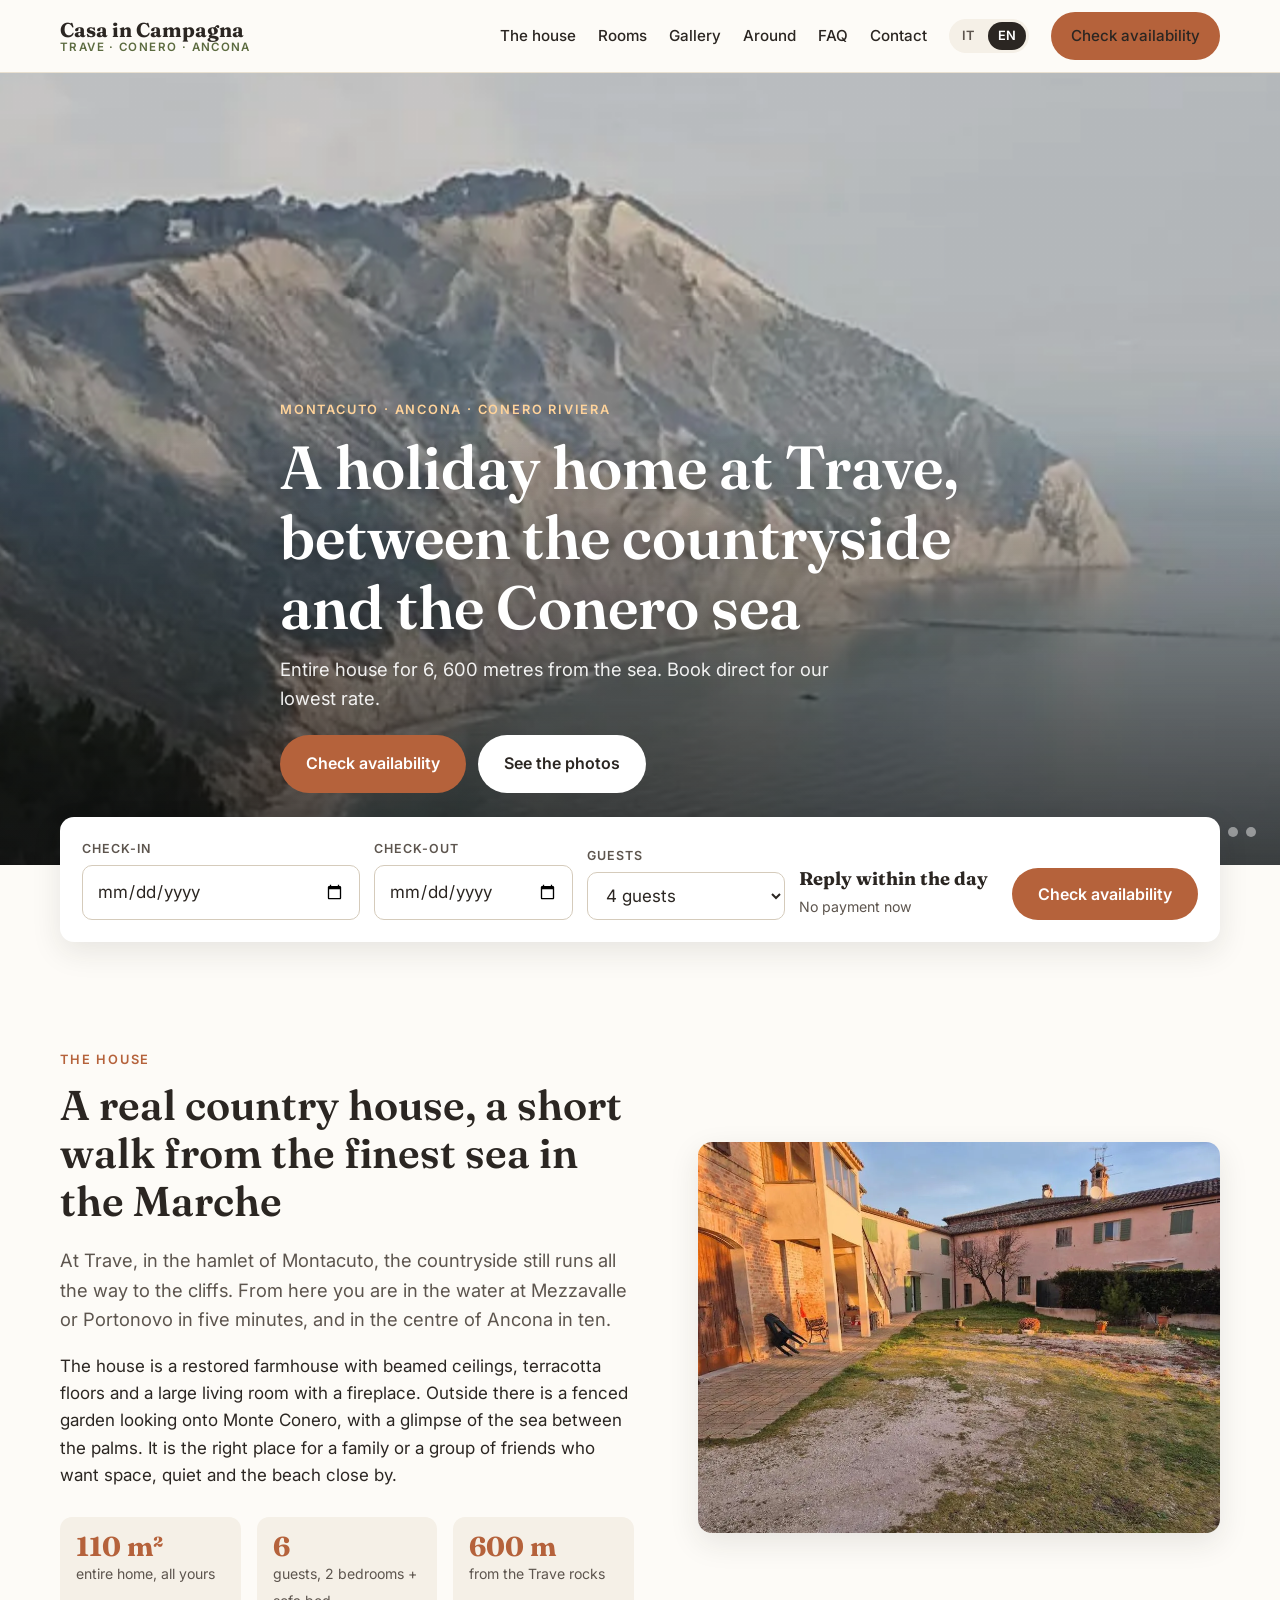
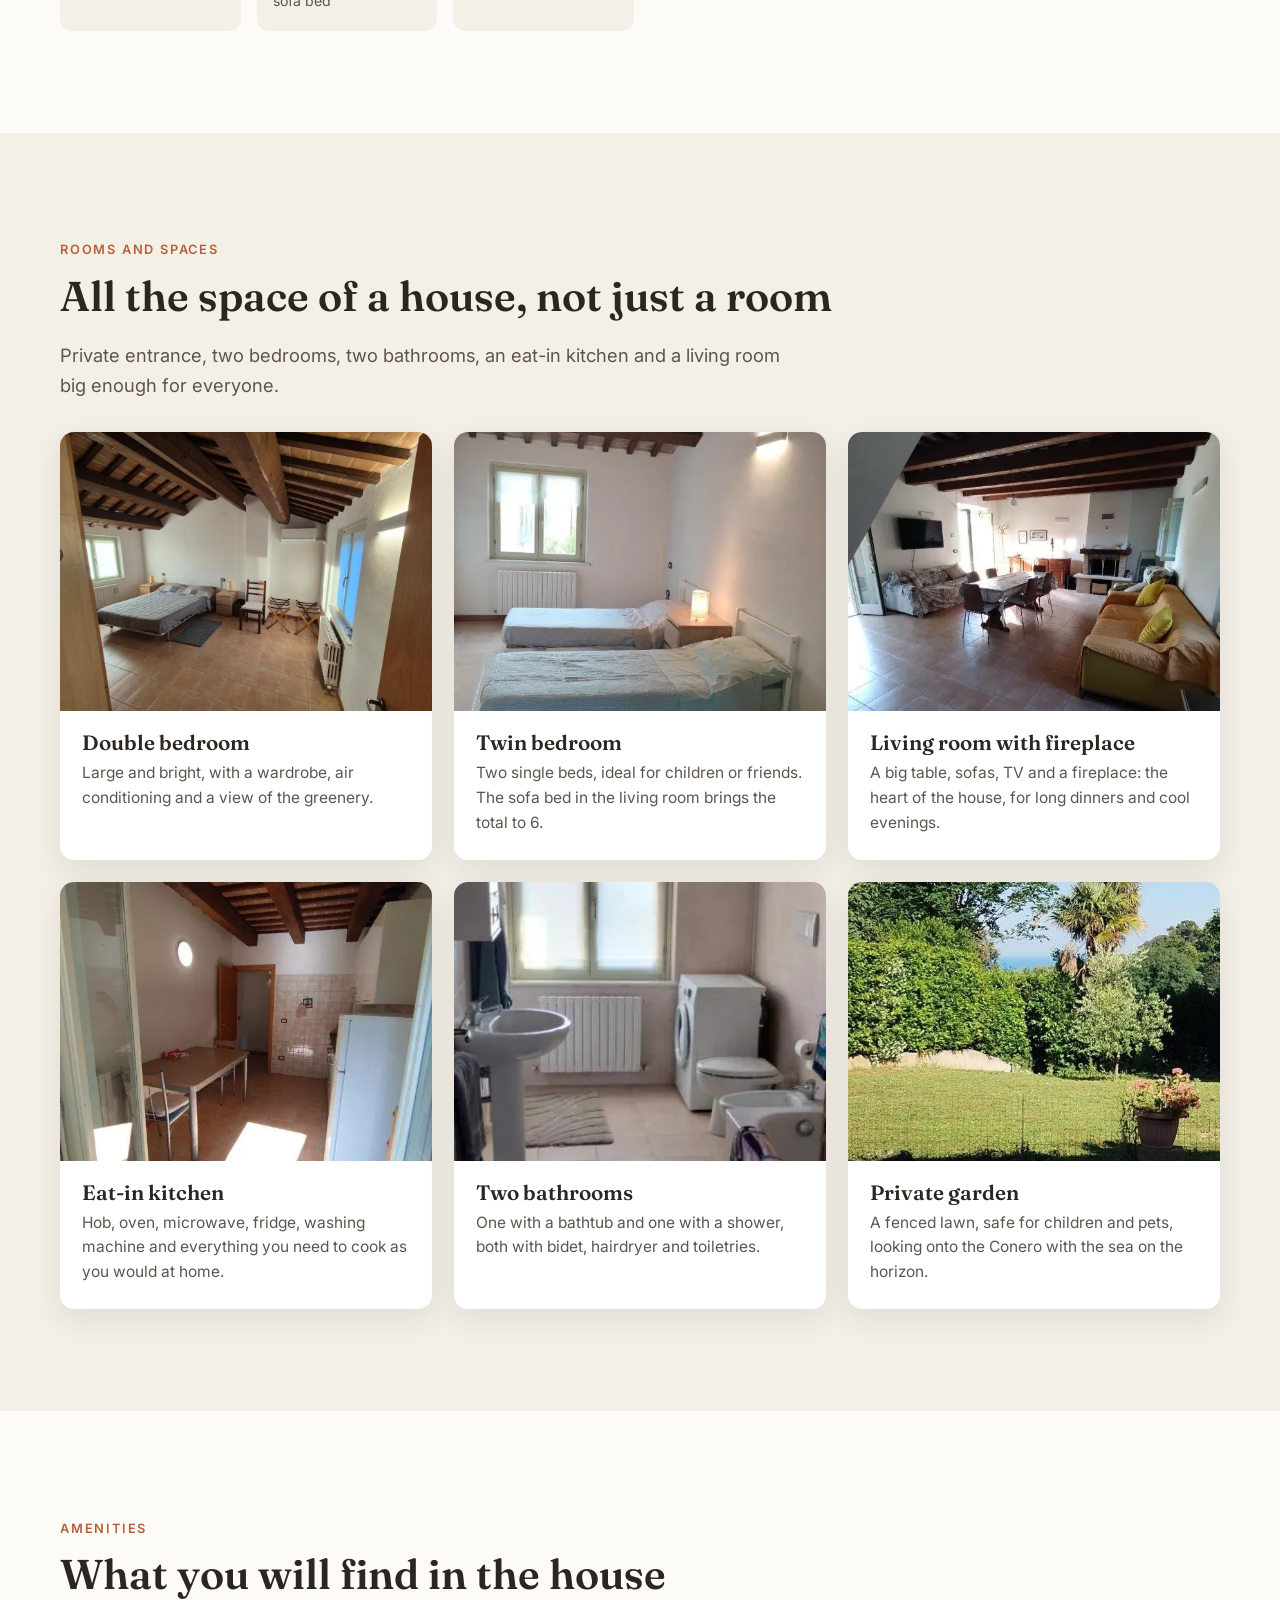
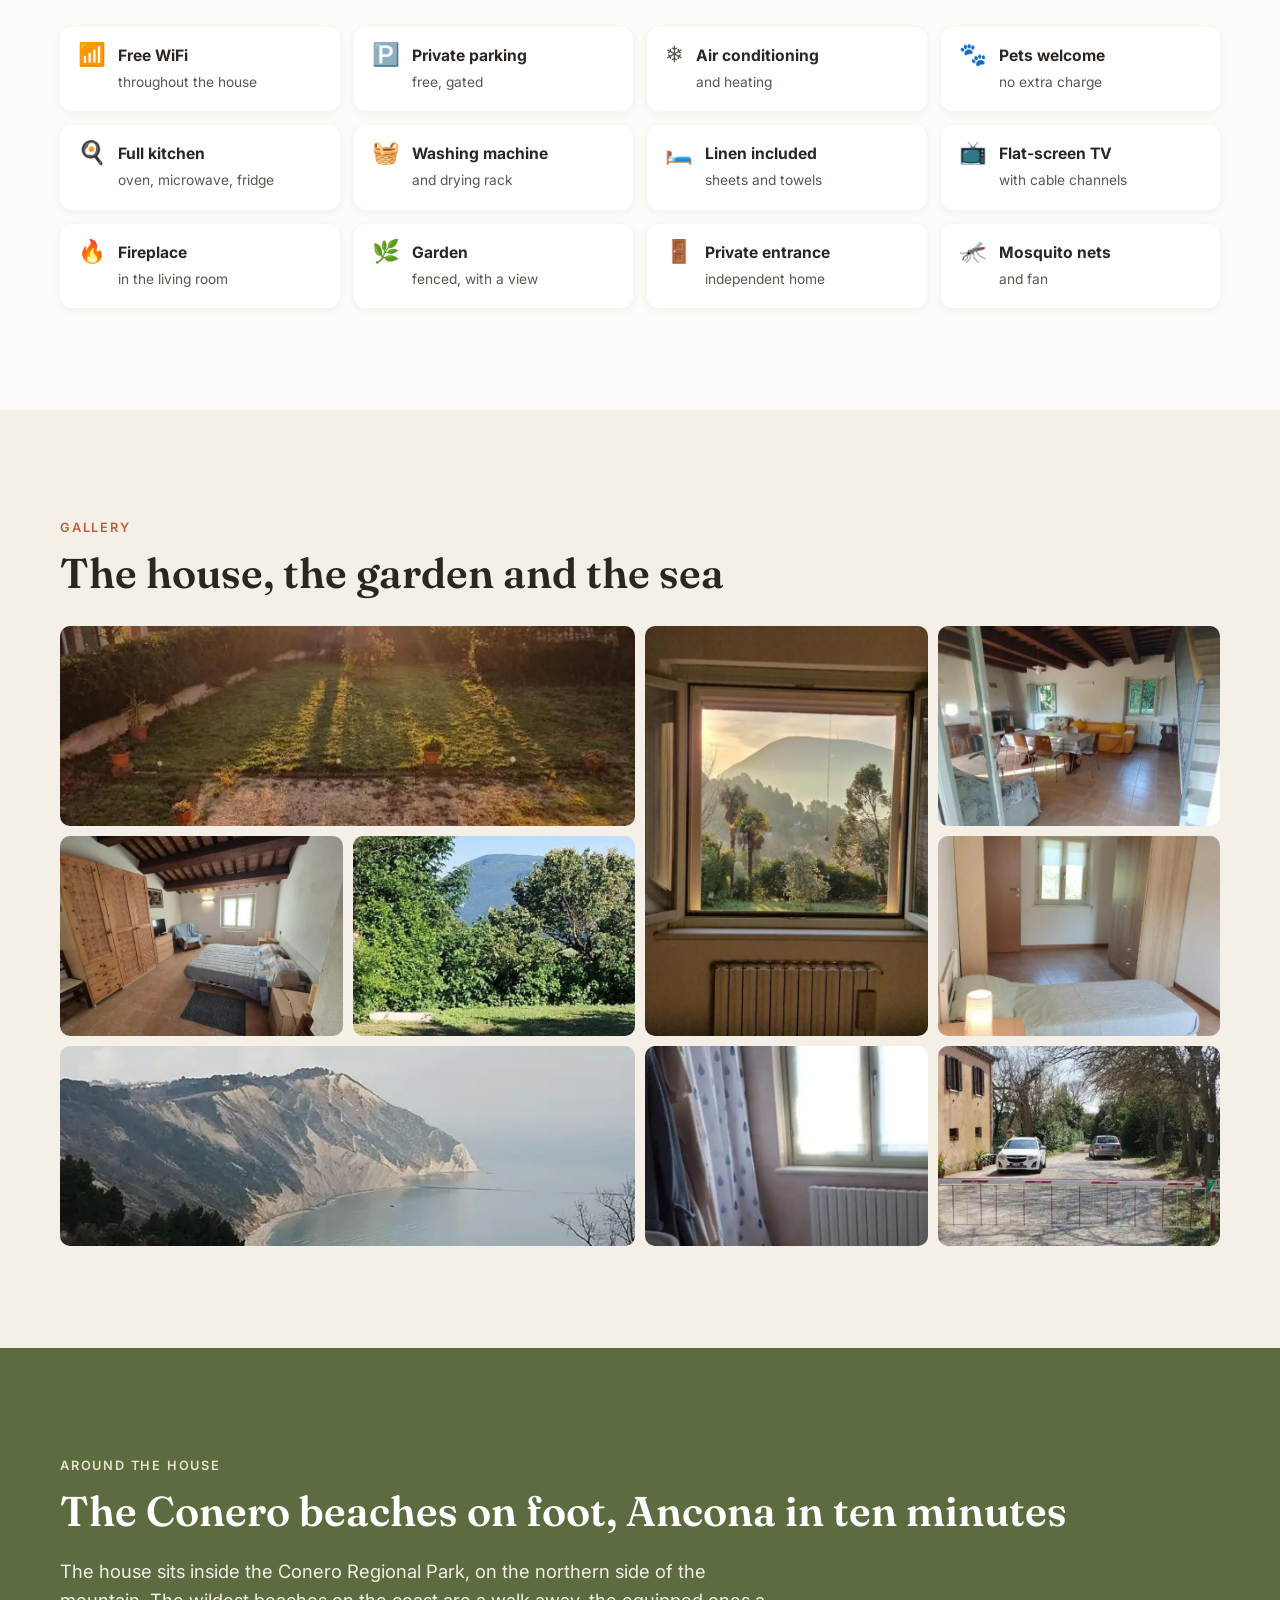
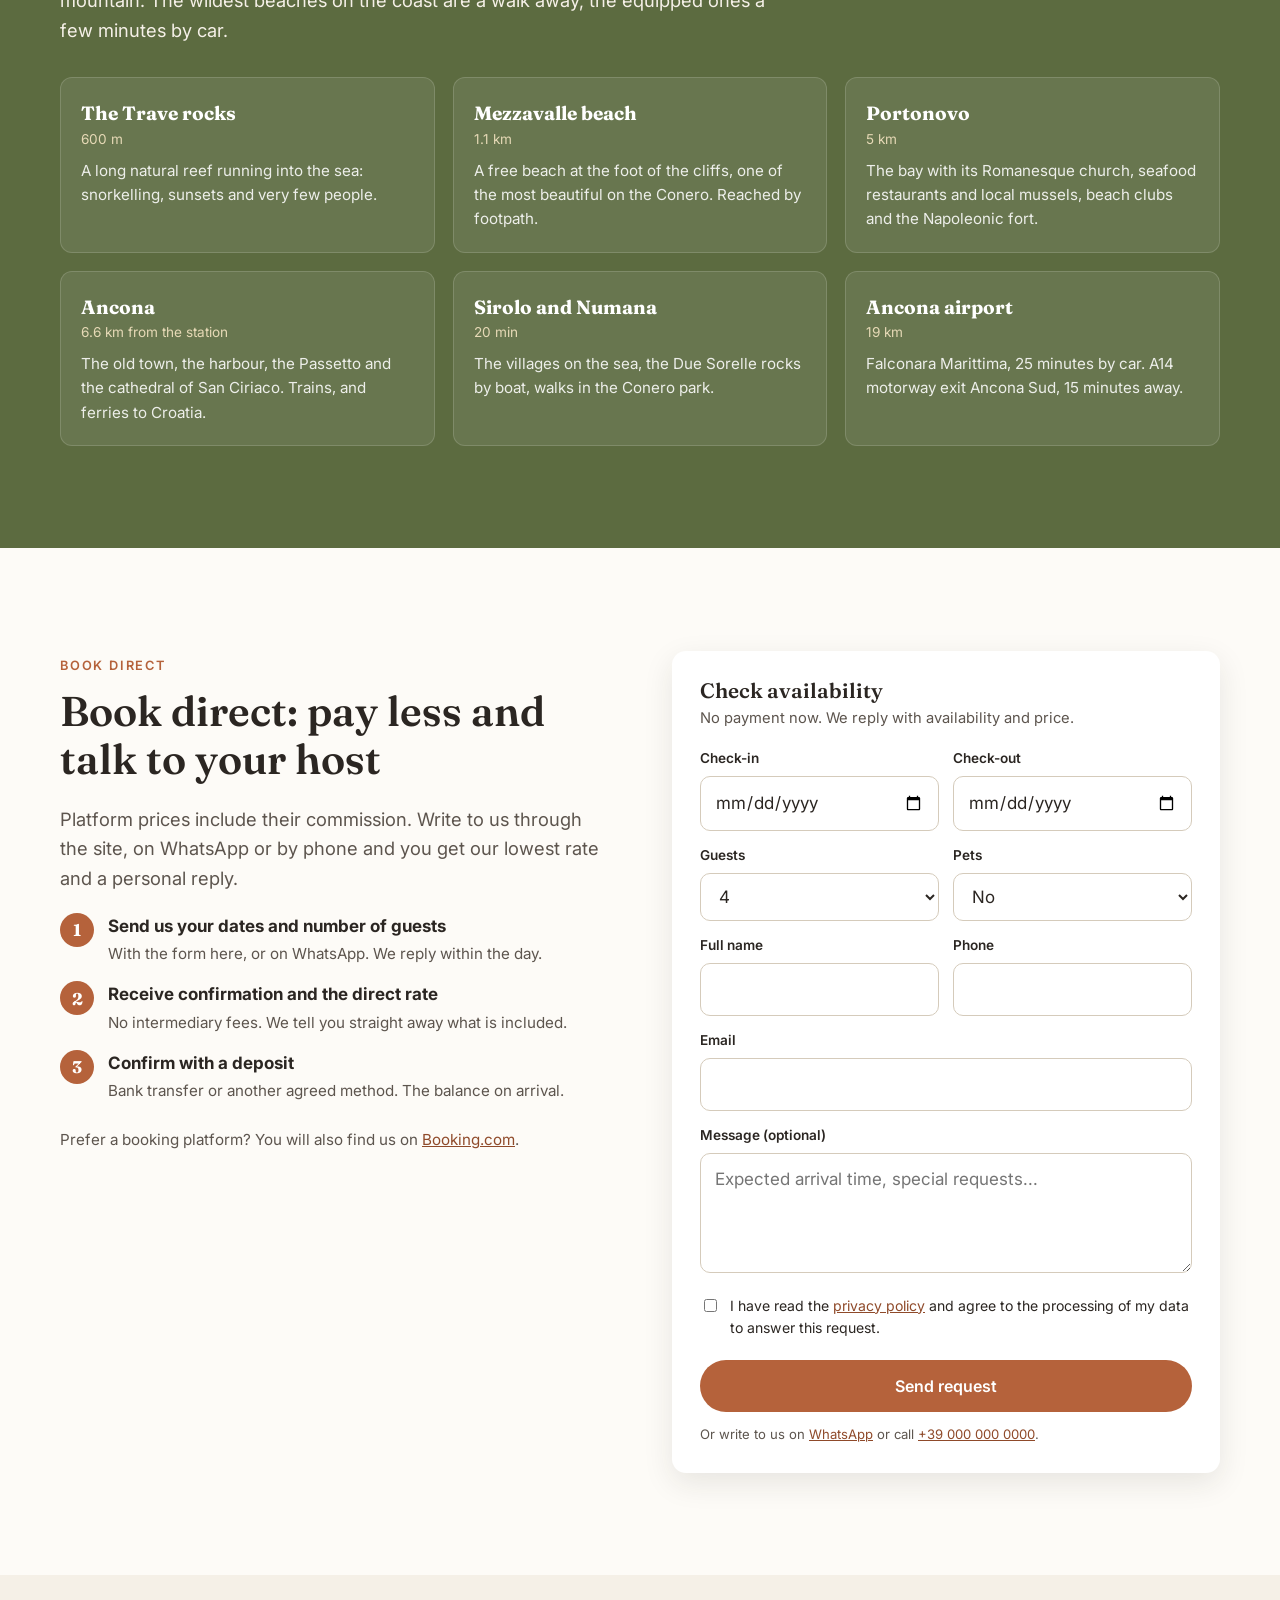
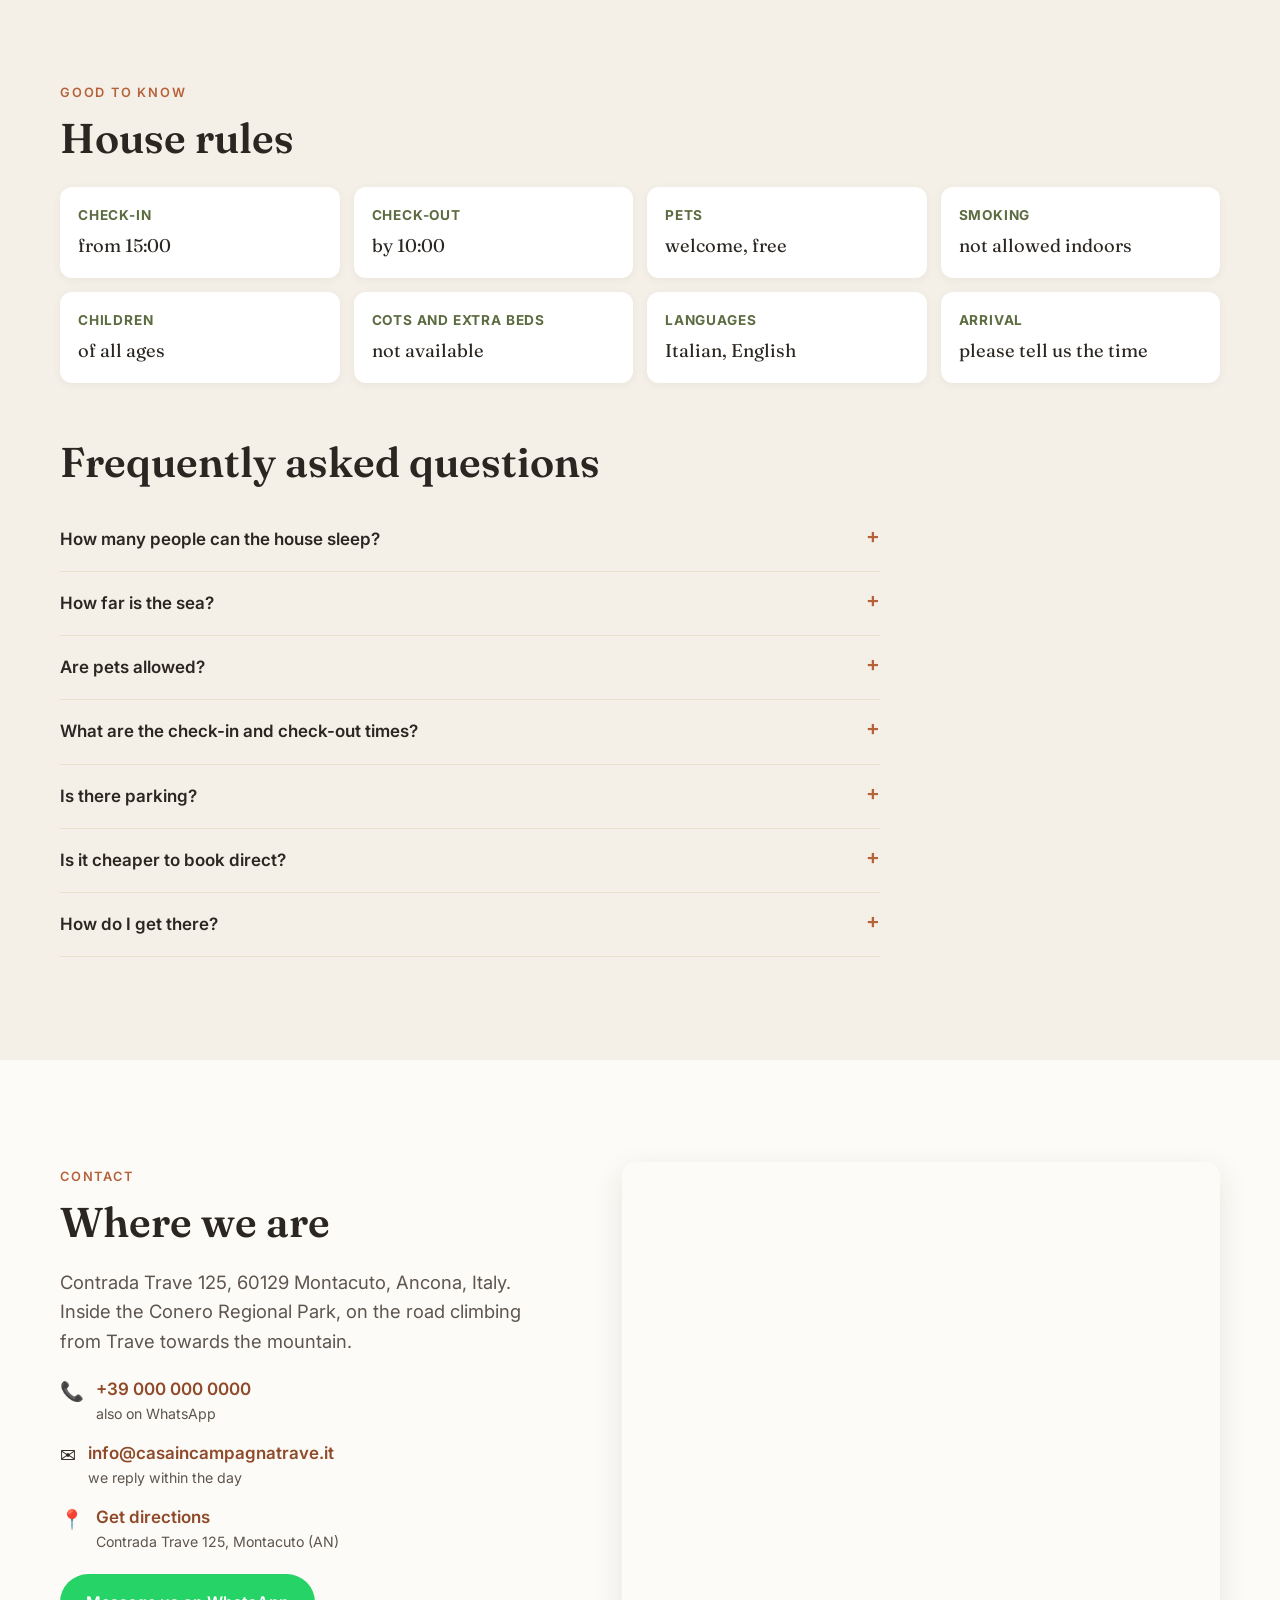
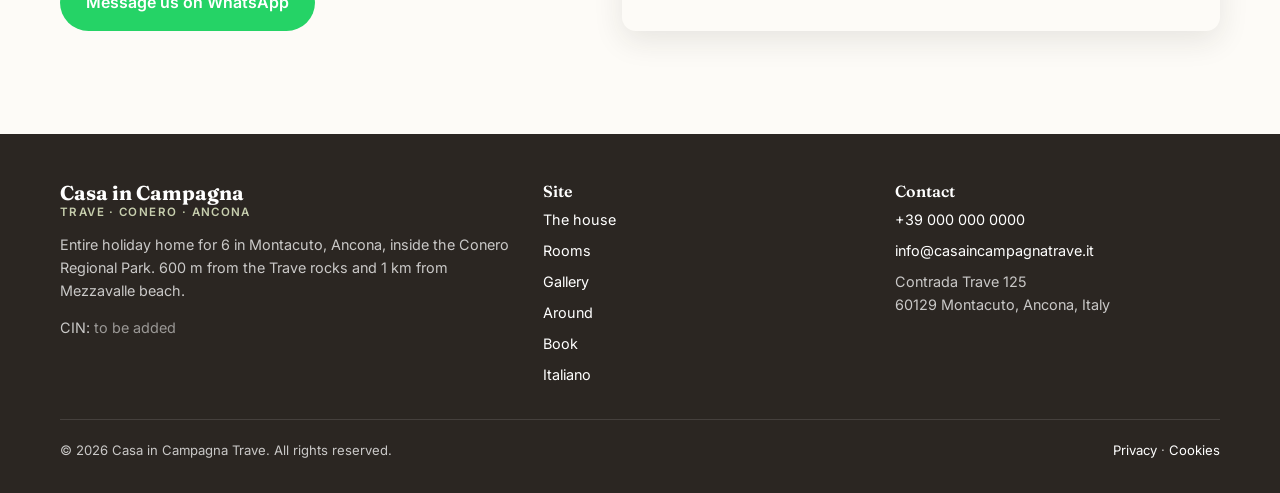
==== commit a035ff40: "Hero a slideshow: foto a tutto schermo con dissolvenza e testo ridotto Co-Authored-By: Claude Fable " ====
--- a/en/index.html
+++ b/en/index.html
@@ -117,26 +117,39 @@
 
 <main id="top">
 
-  <section class="hero">
-    <picture>
-      <source srcset="../images/spiaggia-mezzavalle-conero.webp" type="image/webp">
-      <img src="../images/spiaggia-mezzavalle-conero.jpg" alt="The cliffs and beach of Mezzavalle on Monte Conero, one kilometre from the house" width="1024" height="403" fetchpriority="high">
-    </picture>
+  <section class="hero" id="hero">
+    <div class="slides">
+      <picture class="slide active">
+        <source srcset="../images/spiaggia-mezzavalle-conero.webp" type="image/webp">
+        <img src="../images/spiaggia-mezzavalle-conero.jpg" alt="Mezzavalle beach on the Conero, one kilometre from the house" fetchpriority="high">
+      </picture>
+      <picture class="slide">
+        <source srcset="../images/casa-esterno-cortile.webp" type="image/webp">
+        <img src="../images/casa-esterno-cortile.jpg" alt="The farmhouse courtyard at Trave" loading="lazy">
+      </picture>
+      <picture class="slide">
+        <source srcset="../images/tramonto-giardino.webp" type="image/webp">
+        <img src="../images/tramonto-giardino.jpg" alt="Sunset over the garden with Monte Conero" loading="lazy">
+      </picture>
+      <picture class="slide">
+        <source srcset="../images/giardino-palma-mare.webp" type="image/webp">
+        <img src="../images/giardino-palma-mare.jpg" alt="The garden with the palm and the sea on the horizon" loading="lazy">
+      </picture>
+      <picture class="slide">
+        <source srcset="../images/soggiorno-camino.webp" type="image/webp">
+        <img src="../images/soggiorno-camino.jpg" alt="The living room with fireplace and exposed beams" loading="lazy">
+      </picture>
+    </div>
     <div class="container hero-content">
-      <span class="eyebrow" style="color:#ffd39a">Montacuto · Ancona · Conero Riviera</span>
+      <span class="eyebrow">Montacuto · Ancona · Conero Riviera</span>
       <h1>A holiday home at Trave, between the countryside and the Conero sea</h1>
-      <p>An entire 110 m² house for 6, with a garden, exposed beams and private parking. 600 metres from the Trave rocks and one kilometre from Mezzavalle beach.</p>
+      <p>Entire house for 6, 600 metres from the sea. Book direct for our lowest rate.</p>
       <div class="hero-actions">
         <a class="btn btn-primary" href="#prenota">Check availability</a>
         <a class="btn btn-light" href="#galleria">See the photos</a>
       </div>
-      <div class="hero-badges">
-        <span>Best rate when you book direct</span>
-        <span>Pets welcome, free</span>
-        <span>Private parking</span>
-        <span>WiFi and air conditioning</span>
-      </div>
-    </div>
+    </div>
+    <div class="hero-dots" aria-label="Choose photo"><button type="button" aria-label="Photo 1" aria-current="true"></button><button type="button" aria-label="Photo 2"></button><button type="button" aria-label="Photo 3"></button><button type="button" aria-label="Photo 4"></button><button type="button" aria-label="Photo 5"></button></div>
   </section>
 
   <div class="container">
--- a/css/style.css
+++ b/css/style.css
@@ -146,22 +146,32 @@
   position: relative; min-height: 88vh; display: grid; align-items: end;
   color: var(--white); isolation: isolate; overflow: hidden;
 }
-.hero picture, .hero img {
-  position: absolute; inset: 0; width: 100%; height: 100%; object-fit: cover; z-index: -2;
-}
+.slides { position: absolute; inset: 0; z-index: -2; background: var(--ink); }
+.slide { position: absolute; inset: 0; opacity: 0; transition: opacity 1.6s ease; }
+.slide.active { opacity: 1; }
+.slide img {
+  width: 100%; height: 100%; object-fit: cover;
+  transform: scale(1);
+}
+.slide.active img { animation: kenburns 9s ease-out forwards; }
+@keyframes kenburns { from { transform: scale(1); } to { transform: scale(1.08); } }
 .hero::after {
   content: ""; position: absolute; inset: 0; z-index: -1;
-  background: linear-gradient(180deg, rgba(20,20,20,0.15) 0%, rgba(20,20,20,0.25) 40%, rgba(20,20,20,0.78) 100%);
-}
-.hero-content { padding: 120px 0 56px; max-width: 760px; }
-.hero h1 { color: var(--white); margin-bottom: 16px; }
-.hero p { font-size: 1.2rem; max-width: 56ch; color: rgba(255,255,255,0.92); }
-.hero-actions { display: flex; flex-wrap: wrap; gap: 12px; margin-top: 24px; }
-.hero-badges {
-  display: flex; flex-wrap: wrap; gap: 10px 22px; margin-top: 28px;
-  font-size: 0.92rem; color: rgba(255,255,255,0.9);
-}
-.hero-badges span::before { content: "✓ "; color: #ffd39a; }
+  background: linear-gradient(180deg, rgba(20,20,20,0.10) 0%, rgba(20,20,20,0.10) 45%, rgba(20,20,20,0.72) 100%);
+}
+.hero-content { padding: 120px 0 72px; max-width: 720px; }
+.hero .eyebrow { color: #ffd39a; }
+.hero h1 { color: var(--white); margin-bottom: 12px; text-shadow: 0 2px 20px rgba(0,0,0,.25); }
+.hero p { font-size: 1.15rem; max-width: 48ch; color: rgba(255,255,255,0.92); }
+.hero-actions { display: flex; flex-wrap: wrap; gap: 12px; margin-top: 22px; }
+.hero-dots {
+  position: absolute; right: 24px; bottom: 28px; display: flex; gap: 8px; z-index: 1;
+}
+.hero-dots button {
+  width: 10px; height: 10px; border-radius: 50%; border: 0; padding: 0; cursor: pointer;
+  background: rgba(255,255,255,0.45); transition: background .2s, transform .2s;
+}
+.hero-dots button[aria-current="true"] { background: var(--white); transform: scale(1.25); }
 
 /* Quick booking bar */
 .quick {
@@ -326,8 +336,9 @@
   .nav .lang { margin-top: 8px; }
   .nav .lang a { width: auto; padding: 6px 14px; }
   .nav .btn { width: 100%; margin-top: 8px; }
-  .hero { min-height: 78vh; }
-  .hero-content { padding: 96px 0 44px; }
+  .hero { min-height: 82vh; }
+  .hero-content { padding: 96px 0 56px; }
+  .hero-dots { right: 16px; bottom: 16px; }
   .quick { grid-template-columns: 1fr; margin-top: -24px; }
   .split, .direct, .contact, .grid-2, .grid-3, .places { grid-template-columns: 1fr; }
   .stats { grid-template-columns: repeat(3, 1fr); gap: 8px; }
@@ -343,5 +354,6 @@
 
 @media (prefers-reduced-motion: reduce) {
   html { scroll-behavior: auto; }
-  .btn, .gallery img { transition: none; }
-}
+  .btn, .gallery img, .slide { transition: none; }
+  .slide.active img { animation: none; }
+}
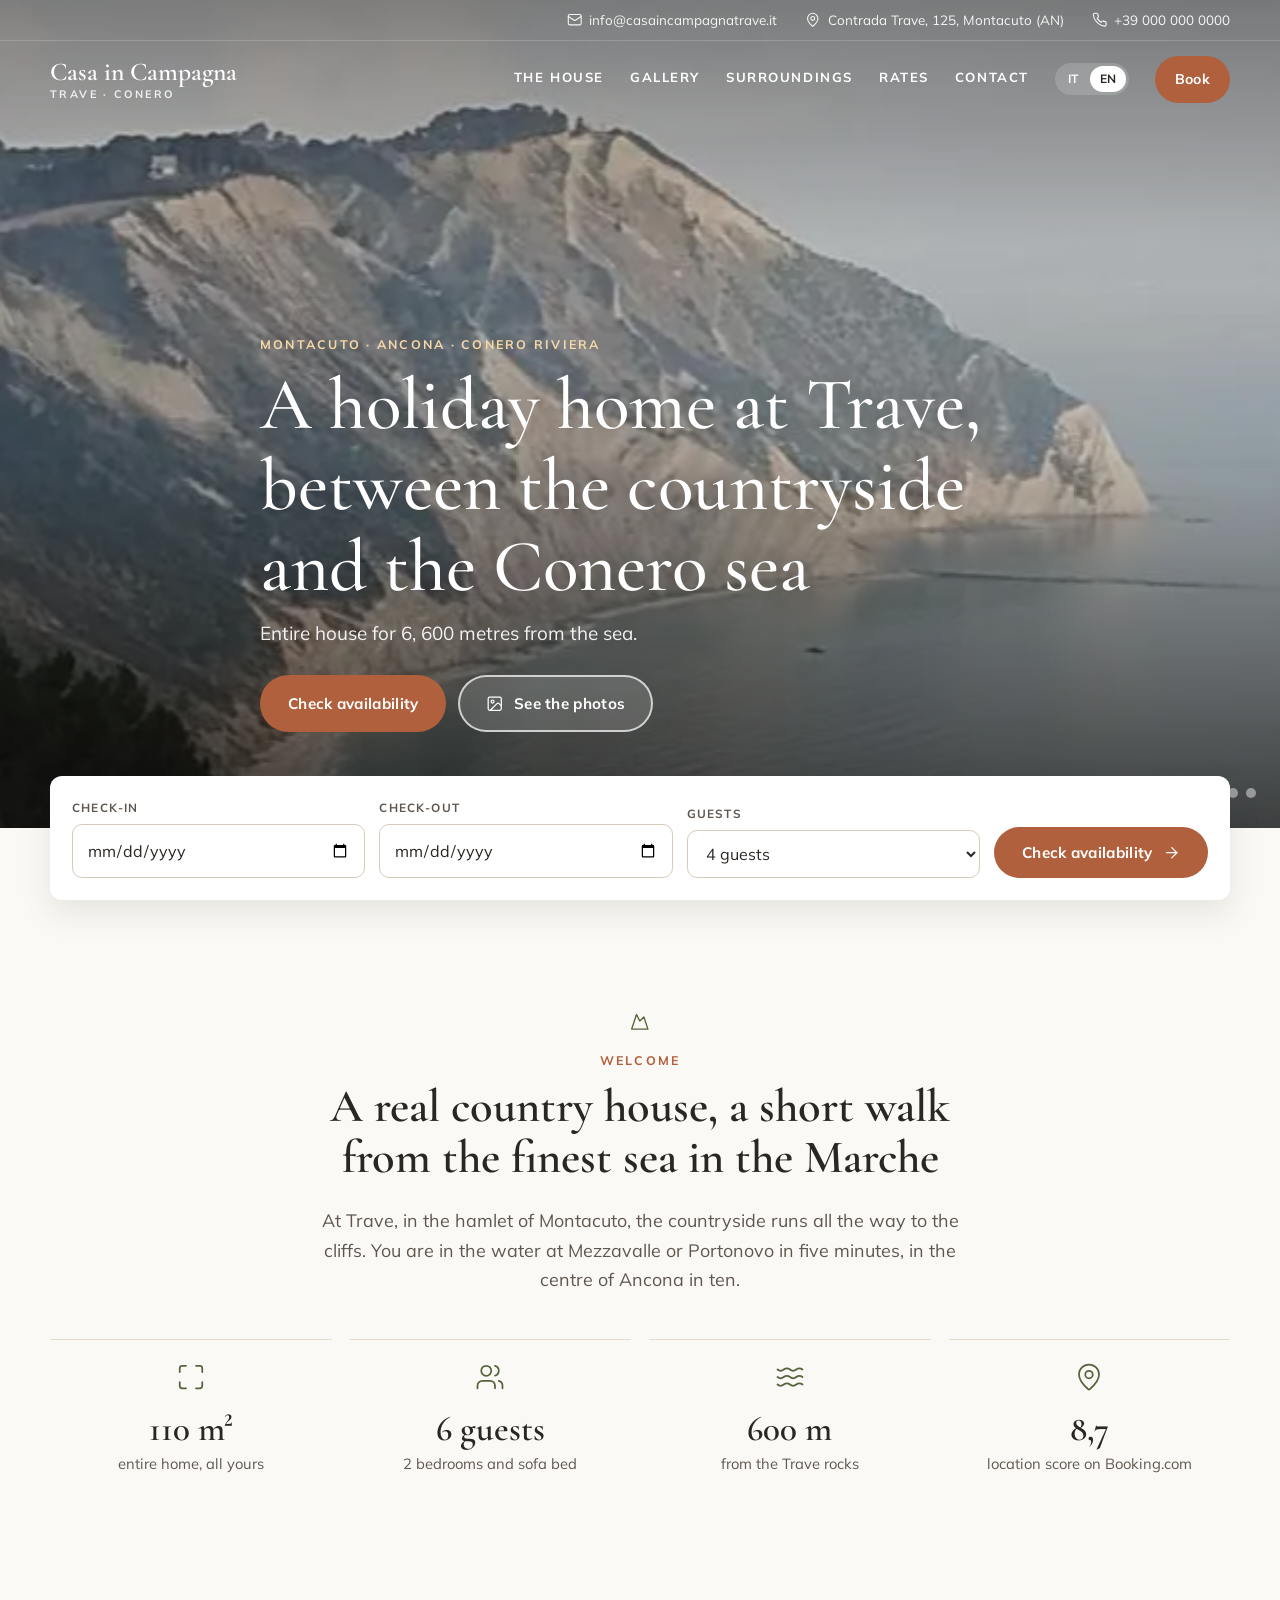
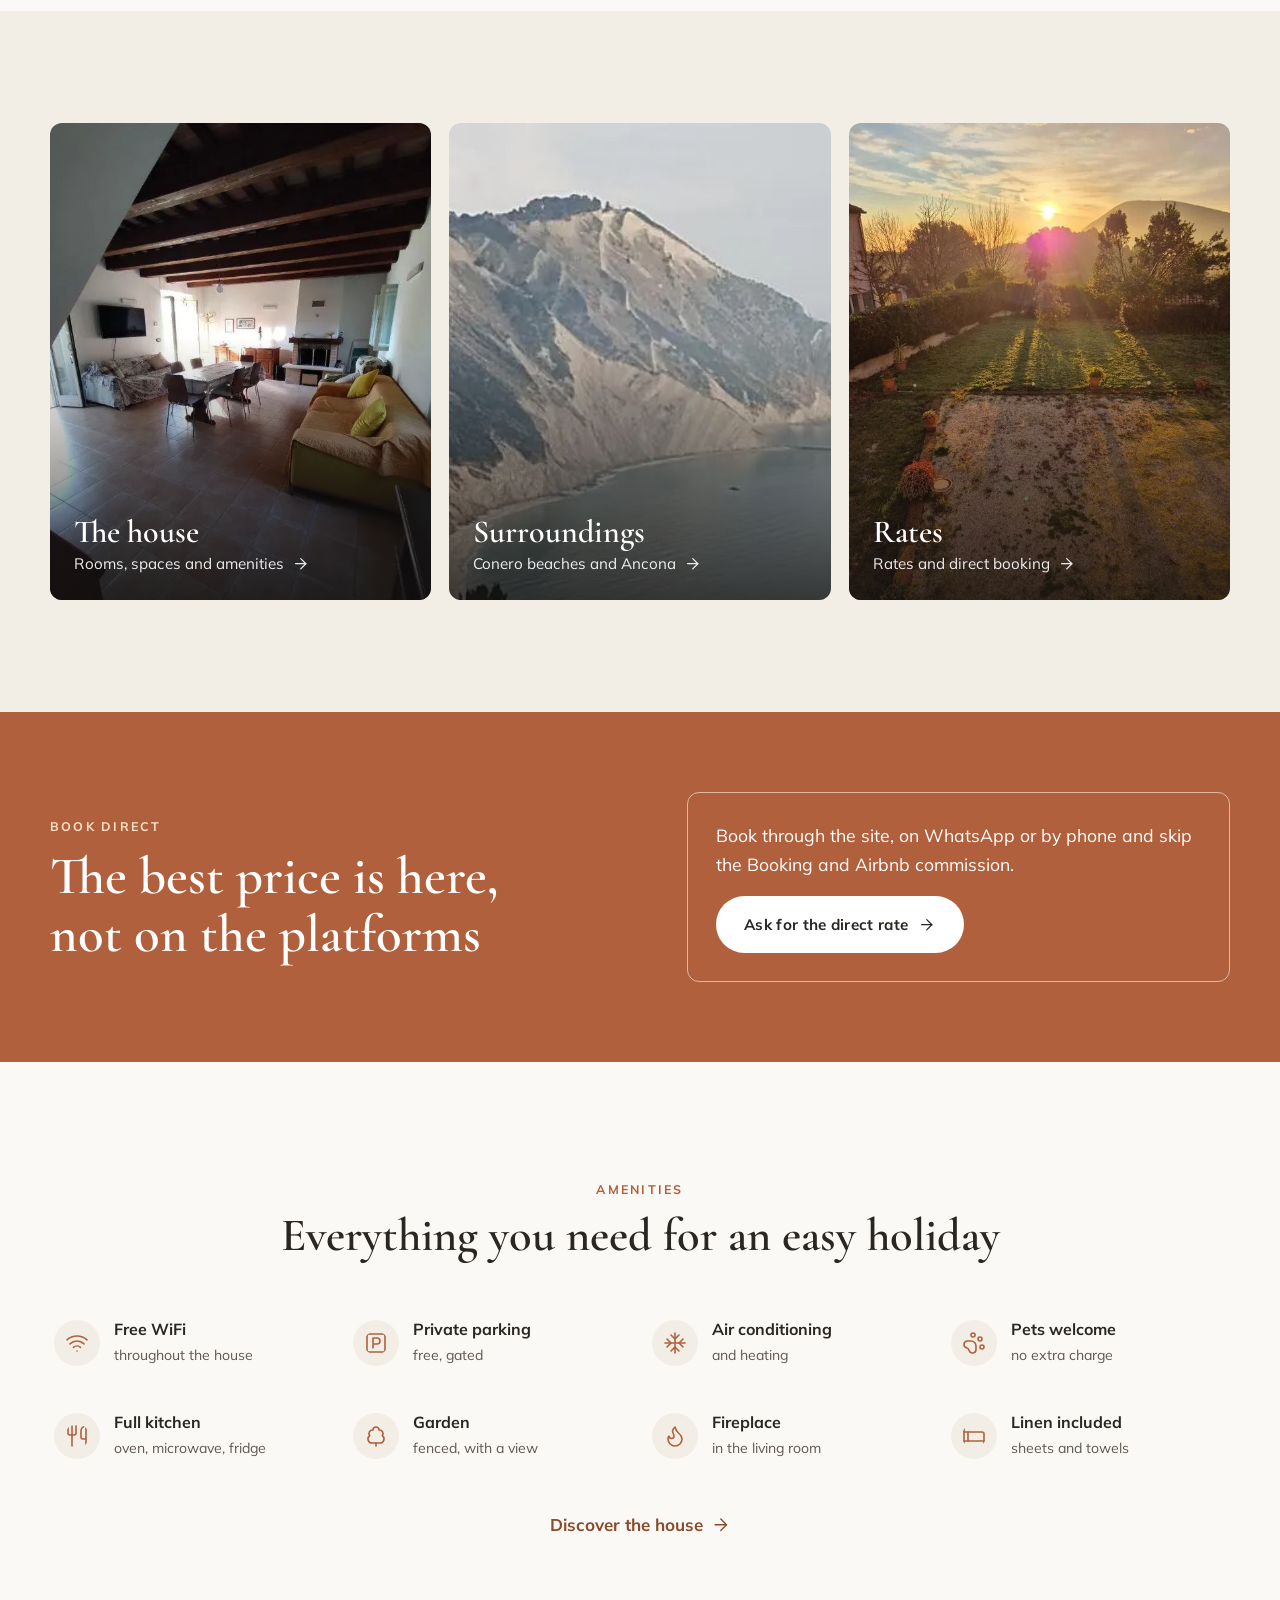
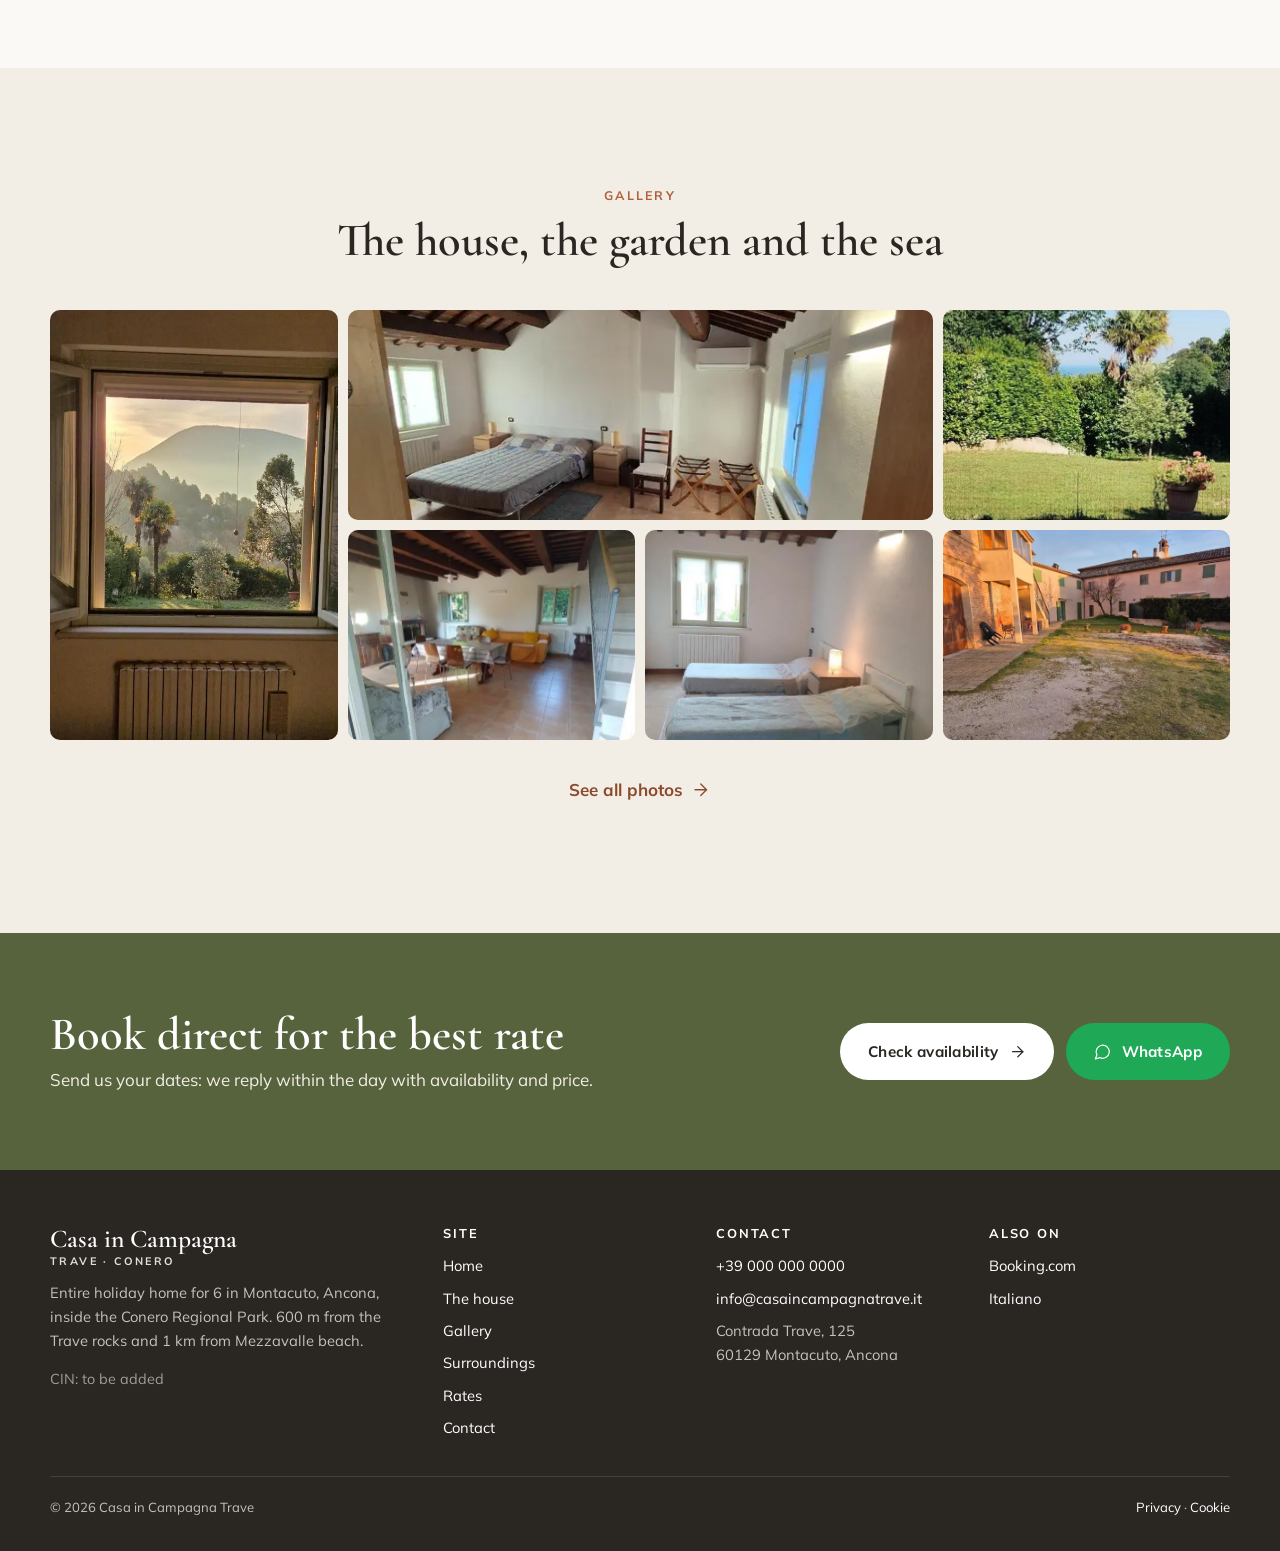
==== commit 7a254aa5: "Sito multipagina con icone SVG al posto delle emoji Sei pagine per lingua (home, la casa, galleria, " ====
--- a/en/index.html
+++ b/en/index.html
@@ -3,471 +3,233 @@
 <head>
   <meta charset="utf-8">
   <meta name="viewport" content="width=device-width, initial-scale=1">
-  <title>Casa in Campagna Trave | Holiday home on the Conero coast, 600 m from the sea, Ancona</title>
-  <meta name="description" content="Entire 110 m² holiday home in Montacuto (Ancona, Italy), 600 m from the Trave rocks and 1 km from Mezzavalle beach. Sleeps 6, 2 bathrooms, garden, free private parking, WiFi, pets welcome. Book direct for the best rate.">
+  <title>Casa in Campagna Trave | Holiday home on the Conero coast, 600 m from the sea</title>
+  <meta name="description" content="Entire 110 m² holiday home in Montacuto (Ancona, Italy), 600 m from the Trave rocks and 1 km from Mezzavalle beach. Sleeps 6, garden, private parking, pets welcome. Book direct for the best rate.">
   <link rel="canonical" href="https://www.casaincampagnatrave.it/en/">
   <link rel="alternate" hreflang="it" href="https://www.casaincampagnatrave.it/">
   <link rel="alternate" hreflang="en" href="https://www.casaincampagnatrave.it/en/">
   <link rel="alternate" hreflang="x-default" href="https://www.casaincampagnatrave.it/">
   <meta name="robots" content="index, follow, max-image-preview:large">
-  <meta name="geo.region" content="IT-AN">
-  <meta name="geo.placename" content="Montacuto, Ancona">
-
   <meta property="og:type" content="website">
   <meta property="og:locale" content="en_GB">
-  <meta property="og:locale:alternate" content="it_IT">
   <meta property="og:site_name" content="Casa in Campagna Trave">
   <meta property="og:title" content="Casa in Campagna Trave | Holiday home on the Conero coast, 600 m from the sea">
-  <meta property="og:description" content="Entire holiday home for 6 between the countryside and the sea of the Conero. Garden, private parking, pets welcome. Book direct for the best rate.">
+  <meta property="og:description" content="Entire 110 m² holiday home in Montacuto (Ancona, Italy), 600 m from the Trave rocks and 1 km from Mezzavalle beach. Sleeps 6, garden, private parking, pets welcome. Book direct for the best rate.">
   <meta property="og:url" content="https://www.casaincampagnatrave.it/en/">
   <meta property="og:image" content="https://www.casaincampagnatrave.it/images/spiaggia-mezzavalle-conero.jpg">
   <meta name="twitter:card" content="summary_large_image">
-
   <link rel="icon" href="../favicon.svg" type="image/svg+xml">
   <link rel="preconnect" href="https://fonts.googleapis.com">
   <link rel="preconnect" href="https://fonts.gstatic.com" crossorigin>
-  <link rel="stylesheet" href="https://fonts.googleapis.com/css2?family=Fraunces:opsz,wght@9..144,600;9..144,700&family=Inter:wght@400;500;600&display=swap">
+  <link rel="stylesheet" href="https://fonts.googleapis.com/css2?family=Cormorant+Garamond:ital,wght@0,500;0,600;1,500&family=Mulish:wght@400;500;600;700&display=swap">
   <link rel="stylesheet" href="../css/style.css">
-  <link rel="preload" as="image" href="../images/spiaggia-mezzavalle-conero.webp" type="image/webp">
-
-  <script type="application/ld+json">
-  {
-    "@context": "https://schema.org",
-    "@graph": [
-      {
-        "@type": "VacationRental",
-        "@id": "https://www.casaincampagnatrave.it/#casa",
-        "name": "Casa in Campagna Trave",
-        "description": "Entire 110 m² holiday home in Montacuto (Ancona), on Monte Conero, 600 m from the Trave rocks and 1.1 km from Mezzavalle beach. Sleeps 6, 2 bedrooms, 2 bathrooms, kitchen, garden and private parking.",
-        "url": "https://www.casaincampagnatrave.it/en/",
-        "image": [
-          "https://www.casaincampagnatrave.it/images/spiaggia-mezzavalle-conero.jpg",
-          "https://www.casaincampagnatrave.it/images/casa-esterno-cortile.jpg",
-          "https://www.casaincampagnatrave.it/images/camera-matrimoniale.jpg",
-          "https://www.casaincampagnatrave.it/images/soggiorno-camino.jpg"
-        ],
-        "telephone": "+39 000 000 0000",
-        "email": "info@casaincampagnatrave.it",
-        "address": {
-          "@type": "PostalAddress",
-          "streetAddress": "Contrada Trave, 125",
-          "addressLocality": "Montacuto",
-          "addressRegion": "AN",
-          "postalCode": "60129",
-          "addressCountry": "IT"
-        },
-        "geo": { "@type": "GeoCoordinates", "latitude": 43.5727, "longitude": 13.5488 },
-        "containsPlace": {
-          "@type": "Accommodation",
-          "name": "Casa in Campagna Trave, entire home",
-          "floorSize": { "@type": "QuantitativeValue", "value": 110, "unitCode": "MTK" },
-          "numberOfBedrooms": 2,
-          "numberOfBathroomsTotal": 2,
-          "occupancy": { "@type": "QuantitativeValue", "maxValue": 6 },
-          "petsAllowed": true,
-          "amenityFeature": [
-            { "@type": "LocationFeatureSpecification", "name": "Free WiFi", "value": true },
-            { "@type": "LocationFeatureSpecification", "name": "Free private parking", "value": true },
-            { "@type": "LocationFeatureSpecification", "name": "Air conditioning", "value": true },
-            { "@type": "LocationFeatureSpecification", "name": "Equipped kitchen", "value": true },
-            { "@type": "LocationFeatureSpecification", "name": "Washing machine", "value": true },
-            { "@type": "LocationFeatureSpecification", "name": "Garden", "value": true },
-            { "@type": "LocationFeatureSpecification", "name": "Fireplace", "value": true }
-          ]
-        },
-        "checkinTime": "15:00",
-        "checkoutTime": "10:00",
-        "smokingAllowed": false,
-        "knowsLanguage": ["it", "en"],
-        "sameAs": ["https://www.booking.com/hotel/it/casa-in-campagna-trave.en-gb.html"]
-      },
-      {
-        "@type": "FAQPage",
-        "mainEntity": [
-          { "@type": "Question", "name": "How many people can the house sleep?", "acceptedAnswer": { "@type": "Answer", "text": "Up to 6 guests: one double bedroom, one twin bedroom and a sofa bed in the living room." } },
-          { "@type": "Question", "name": "How far is the sea?", "acceptedAnswer": { "@type": "Answer", "text": "The Trave rocks are 600 metres away and Mezzavalle beach about 1.1 km. Portonovo is a few minutes by car." } },
-          { "@type": "Question", "name": "Are pets allowed?", "acceptedAnswer": { "@type": "Answer", "text": "Yes, pets are welcome at no extra charge." } },
-          { "@type": "Question", "name": "What are the check-in and check-out times?", "acceptedAnswer": { "@type": "Answer", "text": "Check-in from 15:00, check-out by 10:00. Please tell us your arrival time in advance." } },
-          { "@type": "Question", "name": "Is there parking?", "acceptedAnswer": { "@type": "Answer", "text": "Yes, free private parking on site, no reservation needed." } },
-          { "@type": "Question", "name": "Is it cheaper to book direct?", "acceptedAnswer": { "@type": "Answer", "text": "Yes: booking through the website, by email or phone means no platform commission and a lower rate." } }
-        ]
-      }
-    ]
-  }
-  </script>
+  <script type="application/ld+json">{"@context":"https://schema.org","@graph":[{"@type":"VacationRental","@id":"https://www.casaincampagnatrave.it/#casa","name":"Casa in Campagna Trave","description":"Entire 110 m² holiday home in Montacuto (Ancona), on Monte Conero, 600 m from the Trave rocks and 1.1 km from Mezzavalle beach. Sleeps 6, 2 bedrooms, 2 bathrooms, kitchen, garden and private parking.","url":"https://www.casaincampagnatrave.it/en/","image":["https://www.casaincampagnatrave.it/images/spiaggia-mezzavalle-conero.jpg","https://www.casaincampagnatrave.it/images/casa-esterno-cortile.jpg","https://www.casaincampagnatrave.it/images/camera-matrimoniale.jpg","https://www.casaincampagnatrave.it/images/soggiorno-camino.jpg"],"telephone":"+39 000 000 0000","email":"info@casaincampagnatrave.it","address":{"@type":"PostalAddress","streetAddress":"Contrada Trave, 125","addressLocality":"Montacuto","addressRegion":"AN","postalCode":"60129","addressCountry":"IT"},"geo":{"@type":"GeoCoordinates","latitude":43.5727,"longitude":13.5488},"containsPlace":{"@type":"Accommodation","name":"Casa in Campagna Trave, entire home","floorSize":{"@type":"QuantitativeValue","value":110,"unitCode":"MTK"},"numberOfBedrooms":2,"numberOfBathroomsTotal":2,"occupancy":{"@type":"QuantitativeValue","maxValue":6},"petsAllowed":true,"amenityFeature":[{"@type":"LocationFeatureSpecification","name":"Free WiFi","value":true},{"@type":"LocationFeatureSpecification","name":"Free private parking","value":true},{"@type":"LocationFeatureSpecification","name":"Air conditioning","value":true},{"@type":"LocationFeatureSpecification","name":"Equipped kitchen","value":true},{"@type":"LocationFeatureSpecification","name":"Washing machine","value":true},{"@type":"LocationFeatureSpecification","name":"Garden","value":true},{"@type":"LocationFeatureSpecification","name":"Fireplace","value":true}]},"checkinTime":"15:00","checkoutTime":"10:00","smokingAllowed":false,"knowsLanguage":["it","en"],"sameAs":["https://www.booking.com/hotel/it/casa-in-campagna-trave.en-gb.html"]}]}</script>
 </head>
-<body>
-
-<header class="header">
+<body class="page-home">
+
+<header class="header" id="header">
+  <div class="topbar">
+    <div class="container topbar-inner">
+      <a href="mailto:info@casaincampagnatrave.it"><svg class="icon" viewBox="0 0 24 24" aria-hidden="true"><rect width="20" height="16" x="2" y="4" rx="2"/><path d="m22 7-8.97 5.7a1.94 1.94 0 0 1-2.06 0L2 7"/></svg>info@casaincampagnatrave.it</a>
+      <a href="https://www.google.com/maps/dir/?api=1&destination=Contrada+Trave+125,+60129+Montacuto+AN" target="_blank" rel="noopener"><svg class="icon" viewBox="0 0 24 24" aria-hidden="true"><path d="M20 10c0 5-5.54 10.19-7.4 11.8a1 1 0 0 1-1.2 0C9.54 20.19 4 15 4 10a8 8 0 0 1 16 0"/><circle cx="12" cy="10" r="3"/></svg>Contrada Trave, 125, Montacuto (AN)</a>
+      <a href="tel:+390000000000"><svg class="icon" viewBox="0 0 24 24" aria-hidden="true"><path d="M22 16.92v3a2 2 0 0 1-2.18 2 19.8 19.8 0 0 1-8.63-3.07 19.5 19.5 0 0 1-6-6 19.8 19.8 0 0 1-3.07-8.67A2 2 0 0 1 4.11 2h3a2 2 0 0 1 2 1.72c.13.96.36 1.9.7 2.81a2 2 0 0 1-.45 2.11L8.09 9.91a16 16 0 0 0 6 6l1.27-1.27a2 2 0 0 1 2.11-.45c.91.34 1.85.57 2.81.7A2 2 0 0 1 22 16.92z"/></svg>+39 000 000 0000</a>
+    </div>
+  </div>
   <div class="container header-inner">
-    <a class="brand" href="#top">Casa in Campagna<small>Trave · Conero · Ancona</small></a>
-    <button class="nav-toggle" aria-label="Open menu" aria-expanded="false" aria-controls="nav"><span></span><span></span><span></span></button>
+    <a class="brand" href="../en/">Casa in Campagna<small>Trave · Conero</small></a>
+    <button class="nav-toggle" type="button" aria-label="Open menu" aria-expanded="false" aria-controls="nav"><span></span><span></span><span></span></button>
     <nav class="nav" id="nav" aria-label="Main">
-      <a href="#casa">The house</a>
-      <a href="#spazi">Rooms</a>
-      <a href="#galleria">Gallery</a>
-      <a href="#dintorni">Around</a>
-      <a href="#faq">FAQ</a>
-      <a href="#contatti">Contact</a>
-      <div class="lang" aria-label="Language"><a href="../" lang="it" hreflang="it">IT</a><a href="./" aria-current="true" lang="en">EN</a></div>
-      <a class="btn btn-primary btn-sm" href="#prenota">Check availability</a>
+      <a href="../en/the-house/">The house</a>
+      <a href="../en/gallery/">Gallery</a>
+      <a href="../en/surroundings/">Surroundings</a>
+      <a href="../en/rates/">Rates</a>
+      <a href="../en/contact/">Contact</a>
+      <div class="lang"><a href="../" lang="it" hreflang="it">IT</a><a href="../en/" lang="en" hreflang="en" aria-current="true">EN</a></div>
+      <a class="btn btn-primary btn-sm" href="../en/rates/#prenota">Book</a>
     </nav>
   </div>
 </header>
 
-<main id="top">
-
-  <section class="hero" id="hero">
+<main>
+  <section class="hero">
     <div class="slides">
-      <picture class="slide active">
-        <source srcset="../images/spiaggia-mezzavalle-conero.webp" type="image/webp">
-        <img src="../images/spiaggia-mezzavalle-conero.jpg" alt="Mezzavalle beach on the Conero, one kilometre from the house" fetchpriority="high">
-      </picture>
-      <picture class="slide">
-        <source srcset="../images/casa-esterno-cortile.webp" type="image/webp">
-        <img src="../images/casa-esterno-cortile.jpg" alt="The farmhouse courtyard at Trave" loading="lazy">
-      </picture>
-      <picture class="slide">
-        <source srcset="../images/tramonto-giardino.webp" type="image/webp">
-        <img src="../images/tramonto-giardino.jpg" alt="Sunset over the garden with Monte Conero" loading="lazy">
-      </picture>
-      <picture class="slide">
-        <source srcset="../images/giardino-palma-mare.webp" type="image/webp">
-        <img src="../images/giardino-palma-mare.jpg" alt="The garden with the palm and the sea on the horizon" loading="lazy">
-      </picture>
-      <picture class="slide">
-        <source srcset="../images/soggiorno-camino.webp" type="image/webp">
-        <img src="../images/soggiorno-camino.jpg" alt="The living room with fireplace and exposed beams" loading="lazy">
-      </picture>
+      <picture class="slide active"><source srcset="../images/spiaggia-mezzavalle-conero.webp" type="image/webp"><img src="../images/spiaggia-mezzavalle-conero.jpg" alt="Mezzavalle beach on Monte Conero, one kilometre from the house" width="1024" height="403" fetchpriority="high"></picture>
+      <picture class="slide"><source srcset="../images/casa-esterno-cortile.webp" type="image/webp"><img src="../images/casa-esterno-cortile.jpg" alt="The courtyard and entrance of the farmhouse at Trave, Montacuto" width="1024" height="768" loading="lazy"></picture>
+      <picture class="slide"><source srcset="../images/tramonto-giardino.webp" type="image/webp"><img src="../images/tramonto-giardino.jpg" alt="Sunset over the garden with Monte Conero behind" width="576" height="768" loading="lazy"></picture>
+      <picture class="slide"><source srcset="../images/giardino-palma-mare.webp" type="image/webp"><img src="../images/giardino-palma-mare.jpg" alt="The fenced garden with the palm and the sea on the horizon" width="578" height="768" loading="lazy"></picture>
+      <picture class="slide"><source srcset="../images/soggiorno-camino.webp" type="image/webp"><img src="../images/soggiorno-camino.jpg" alt="The living room with fireplace, dining table and sofas" width="576" height="704" loading="lazy"></picture>
     </div>
     <div class="container hero-content">
       <span class="eyebrow">Montacuto · Ancona · Conero Riviera</span>
       <h1>A holiday home at Trave, between the countryside and the Conero sea</h1>
-      <p>Entire house for 6, 600 metres from the sea. Book direct for our lowest rate.</p>
+      <p>Entire house for 6, 600 metres from the sea.</p>
       <div class="hero-actions">
-        <a class="btn btn-primary" href="#prenota">Check availability</a>
-        <a class="btn btn-light" href="#galleria">See the photos</a>
+        <a class="btn btn-primary" href="../en/rates/#prenota">Check availability</a>
+        <a class="btn btn-ghost" href="../en/gallery/"><svg class="icon" viewBox="0 0 24 24" aria-hidden="true"><rect width="18" height="18" x="3" y="3" rx="2"/><circle cx="9" cy="9" r="2"/><path d="m21 15-3.09-3.09a2 2 0 0 0-2.82 0L6 21"/></svg>See the photos</a>
       </div>
     </div>
     <div class="hero-dots" aria-label="Choose photo"><button type="button" aria-label="Photo 1" aria-current="true"></button><button type="button" aria-label="Photo 2"></button><button type="button" aria-label="Photo 3"></button><button type="button" aria-label="Photo 4"></button><button type="button" aria-label="Photo 5"></button></div>
   </section>
 
   <div class="container">
-    <form class="quick" id="quick-form" aria-label="Check availability">
-      <div class="field">
-        <label for="q-checkin">Check-in</label>
-        <input type="date" id="q-checkin" name="checkin" required>
-      </div>
-      <div class="field">
-        <label for="q-checkout">Check-out</label>
-        <input type="date" id="q-checkout" name="checkout" required>
-      </div>
-      <div class="field">
-        <label for="q-guests">Guests</label>
-        <select id="q-guests" name="guests">
-          <option value="2">2 guests</option>
-          <option value="3">3 guests</option>
-          <option value="4" selected>4 guests</option>
-          <option value="5">5 guests</option>
-          <option value="6">6 guests</option>
-        </select>
-      </div>
-      <div class="field">
-        <strong>Reply within the day</strong>
-        <small>No payment now</small>
-      </div>
-      <button class="btn btn-primary" type="submit">Check availability</button>
+    <form class="quick" action="../en/rates/" method="get" aria-label="Check availability">
+      <div class="field"><label for="q-checkin">Check-in</label><input type="date" id="q-checkin" name="checkin" required></div>
+      <div class="field"><label for="q-checkout">Check-out</label><input type="date" id="q-checkout" name="checkout" required></div>
+      <div class="field"><label for="q-guests">Guests</label><select id="q-guests" name="guests"><option value="2">2 guests</option><option value="3">3 guests</option><option value="4" selected>4 guests</option><option value="5">5 guests</option><option value="6">6 guests</option></select></div>
+      <button class="btn btn-primary" type="submit">Check availability<svg class="icon" viewBox="0 0 24 24" aria-hidden="true"><path d="M5 12h14"/><path d="m12 5 7 7-7 7"/></svg></button>
     </form>
   </div>
 
-  <section class="section" id="casa">
-    <div class="container split">
-      <div>
-        <span class="eyebrow">The house</span>
+  <section class="section">
+    <div class="container narrow center">
+      <div class="section-head">
+        <svg class="icon head-icon" viewBox="0 0 24 24" aria-hidden="true"><path d="m8 3 4 8 5-5 5 15H2L8 3z"/></svg>
+        <span class="eyebrow">Welcome</span>
         <h2>A real country house, a short walk from the finest sea in the Marche</h2>
-        <p class="lead">At Trave, in the hamlet of Montacuto, the countryside still runs all the way to the cliffs. From here you are in the water at Mezzavalle or Portonovo in five minutes, and in the centre of Ancona in ten.</p>
-        <p>The house is a restored farmhouse with beamed ceilings, terracotta floors and a large living room with a fireplace. Outside there is a fenced garden looking onto Monte Conero, with a glimpse of the sea between the palms. It is the right place for a family or a group of friends who want space, quiet and the beach close by.</p>
-        <div class="stats">
-          <div class="stat"><strong>110 m²</strong><span>entire home, all yours</span></div>
-          <div class="stat"><strong>6</strong><span>guests, 2 bedrooms + sofa bed</span></div>
-          <div class="stat"><strong>600 m</strong><span>from the Trave rocks</span></div>
-        </div>
-      </div>
-      <picture>
-        <source srcset="../images/casa-esterno-cortile.webp" type="image/webp">
-        <img src="../images/casa-esterno-cortile.jpg" alt="The courtyard and entrance of the farmhouse at Trave, Montacuto" width="1024" height="768" loading="lazy">
-      </picture>
-    </div>
-  </section>
-
-  <section class="section section-alt" id="spazi">
-    <div class="container">
-      <span class="eyebrow">Rooms and spaces</span>
-      <h2>All the space of a house, not just a room</h2>
-      <p class="lead">Private entrance, two bedrooms, two bathrooms, an eat-in kitchen and a living room big enough for everyone.</p>
-      <div class="grid-3" style="margin-top:32px">
-        <article class="card">
-          <picture>
-            <source srcset="../images/camera-matrimoniale.webp" type="image/webp">
-            <img src="../images/camera-matrimoniale.jpg" alt="Double bedroom with exposed beams and air conditioning" width="1024" height="768" loading="lazy">
-          </picture>
-          <div class="card-body">
-            <h3>Double bedroom</h3>
-            <p>Large and bright, with a wardrobe, air conditioning and a view of the greenery.</p>
-          </div>
-        </article>
-        <article class="card">
-          <picture>
-            <source srcset="../images/camera-doppia.webp" type="image/webp">
-            <img src="../images/camera-doppia.jpg" alt="Twin bedroom with two single beds and a wardrobe" width="578" height="704" loading="lazy">
-          </picture>
-          <div class="card-body">
-            <h3>Twin bedroom</h3>
-            <p>Two single beds, ideal for children or friends. The sofa bed in the living room brings the total to 6.</p>
-          </div>
-        </article>
-        <article class="card">
-          <picture>
-            <source srcset="../images/soggiorno-camino.webp" type="image/webp">
-            <img src="../images/soggiorno-camino.jpg" alt="Living room with fireplace, dining table and sofas" width="576" height="704" loading="lazy">
-          </picture>
-          <div class="card-body">
-            <h3>Living room with fireplace</h3>
-            <p>A big table, sofas, TV and a fireplace: the heart of the house, for long dinners and cool evenings.</p>
-          </div>
-        </article>
-        <article class="card">
-          <picture>
-            <source srcset="../images/cucina.webp" type="image/webp">
-            <img src="../images/cucina.jpg" alt="Eat-in kitchen with oven, fridge and washing machine" width="576" height="704" loading="lazy">
-          </picture>
-          <div class="card-body">
-            <h3>Eat-in kitchen</h3>
-            <p>Hob, oven, microwave, fridge, washing machine and everything you need to cook as you would at home.</p>
-          </div>
-        </article>
-        <article class="card">
-          <picture>
-            <source srcset="../images/bagno-vasca.webp" type="image/webp">
-            <img src="../images/bagno-vasca.jpg" alt="Bathroom with bathtub, bidet and washing machine" width="346" height="704" loading="lazy">
-          </picture>
-          <div class="card-body">
-            <h3>Two bathrooms</h3>
-            <p>One with a bathtub and one with a shower, both with bidet, hairdryer and toiletries.</p>
-          </div>
-        </article>
-        <article class="card">
-          <picture>
-            <source srcset="../images/giardino-palma-mare.webp" type="image/webp">
-            <img src="../images/giardino-palma-mare.jpg" alt="Fenced garden with a palm tree and a view of the sea" width="578" height="768" loading="lazy">
-          </picture>
-          <div class="card-body">
-            <h3>Private garden</h3>
-            <p>A fenced lawn, safe for children and pets, looking onto the Conero with the sea on the horizon.</p>
-          </div>
-        </article>
-      </div>
-    </div>
-  </section>
-
-  <section class="section" id="servizi">
-    <div class="container">
-      <span class="eyebrow">Amenities</span>
-      <h2>What you will find in the house</h2>
-      <div class="amenities" style="margin-top:28px">
-        <div class="amenity"><span class="ico">📶</span><div><strong>Free WiFi</strong><span>throughout the house</span></div></div>
-        <div class="amenity"><span class="ico">🅿️</span><div><strong>Private parking</strong><span>free, gated</span></div></div>
-        <div class="amenity"><span class="ico">❄️</span><div><strong>Air conditioning</strong><span>and heating</span></div></div>
-        <div class="amenity"><span class="ico">🐾</span><div><strong>Pets welcome</strong><span>no extra charge</span></div></div>
-        <div class="amenity"><span class="ico">🍳</span><div><strong>Full kitchen</strong><span>oven, microwave, fridge</span></div></div>
-        <div class="amenity"><span class="ico">🧺</span><div><strong>Washing machine</strong><span>and drying rack</span></div></div>
-        <div class="amenity"><span class="ico">🛏️</span><div><strong>Linen included</strong><span>sheets and towels</span></div></div>
-        <div class="amenity"><span class="ico">📺</span><div><strong>Flat-screen TV</strong><span>with cable channels</span></div></div>
-        <div class="amenity"><span class="ico">🔥</span><div><strong>Fireplace</strong><span>in the living room</span></div></div>
-        <div class="amenity"><span class="ico">🌿</span><div><strong>Garden</strong><span>fenced, with a view</span></div></div>
-        <div class="amenity"><span class="ico">🚪</span><div><strong>Private entrance</strong><span>independent home</span></div></div>
-        <div class="amenity"><span class="ico">🦟</span><div><strong>Mosquito nets</strong><span>and fan</span></div></div>
-      </div>
-    </div>
-  </section>
-
-  <section class="section section-alt" id="galleria">
-    <div class="container">
-      <span class="eyebrow">Gallery</span>
-      <h2>The house, the garden and the sea</h2>
-      <div class="gallery" style="margin-top:28px">
-        <a class="wide" href="../images/tramonto-giardino.jpg"><img src="../images/tramonto-giardino-640.webp" alt="Sunset over the garden with Monte Conero in the background" loading="lazy" width="576" height="768"></a>
-        <a class="tall" href="../images/vista-dalla-finestra.jpg"><img src="../images/vista-dalla-finestra-640.webp" alt="View from the window over Monte Conero and the palms in the garden" loading="lazy" width="576" height="768"></a>
-        <a href="../images/soggiorno-travi.jpg"><img src="../images/soggiorno-travi-640.webp" alt="Living room with exposed beams and staircase" loading="lazy" width="576" height="704"></a>
-        <a href="../images/camera-matrimoniale-armadio.jpg"><img src="../images/camera-matrimoniale-armadio-640.webp" alt="Double bedroom with wooden wardrobe" loading="lazy" width="1024" height="768"></a>
-        <a href="../images/giardino-vista-conero.jpg"><img src="../images/giardino-vista-conero-640.webp" alt="Garden with a view of Monte Conero" loading="lazy" width="578" height="768"></a>
-        <a href="../images/camera-doppia-armadio.jpg"><img src="../images/camera-doppia-armadio-640.webp" alt="Twin bedroom with two single beds" loading="lazy" width="578" height="704"></a>
-        <a class="wide" href="../images/spiaggia-mezzavalle-conero.jpg"><img src="../images/spiaggia-mezzavalle-conero-640.webp" alt="Mezzavalle beach seen from above" loading="lazy" width="1024" height="403"></a>
-        <a href="../images/bagno-doccia.jpg"><img src="../images/bagno-doccia-640.webp" alt="Bathroom with shower" loading="lazy" width="346" height="704"></a>
-        <a href="../images/parcheggio-privato.jpg"><img src="../images/parcheggio-privato-640.webp" alt="Gated private parking at the entrance" loading="lazy" width="1024" height="403"></a>
-      </div>
-    </div>
-  </section>
-
-  <section class="section section-dark" id="dintorni">
-    <div class="container">
-      <span class="eyebrow">Around the house</span>
-      <h2>The Conero beaches on foot, Ancona in ten minutes</h2>
-      <p class="lead">The house sits inside the Conero Regional Park, on the northern side of the mountain. The wildest beaches on the coast are a walk away, the equipped ones a few minutes by car.</p>
-      <div class="places" style="margin-top:32px">
-        <div class="place"><strong>The Trave rocks</strong><em>600 m</em><p>A long natural reef running into the sea: snorkelling, sunsets and very few people.</p></div>
-        <div class="place"><strong>Mezzavalle beach</strong><em>1.1 km</em><p>A free beach at the foot of the cliffs, one of the most beautiful on the Conero. Reached by footpath.</p></div>
-        <div class="place"><strong>Portonovo</strong><em>5 km</em><p>The bay with its Romanesque church, seafood restaurants and local mussels, beach clubs and the Napoleonic fort.</p></div>
-        <div class="place"><strong>Ancona</strong><em>6.6 km from the station</em><p>The old town, the harbour, the Passetto and the cathedral of San Ciriaco. Trains, and ferries to Croatia.</p></div>
-        <div class="place"><strong>Sirolo and Numana</strong><em>20 min</em><p>The villages on the sea, the Due Sorelle rocks by boat, walks in the Conero park.</p></div>
-        <div class="place"><strong>Ancona airport</strong><em>19 km</em><p>Falconara Marittima, 25 minutes by car. A14 motorway exit Ancona Sud, 15 minutes away.</p></div>
-      </div>
-    </div>
-  </section>
-
-  <section class="section" id="prenota">
-    <div class="container direct">
+        <p class="lead">At Trave, in the hamlet of Montacuto, the countryside runs all the way to the cliffs. You are in the water at Mezzavalle or Portonovo in five minutes, in the centre of Ancona in ten.</p>
+      </div>
+    </div>
+    <div class="container">
+      <div class="stats">
+        <div class="stat"><svg class="icon stat-icon" viewBox="0 0 24 24" aria-hidden="true"><path d="M8 3H5a2 2 0 0 0-2 2v3"/><path d="M21 8V5a2 2 0 0 0-2-2h-3"/><path d="M3 16v3a2 2 0 0 0 2 2h3"/><path d="M16 21h3a2 2 0 0 0 2-2v-3"/></svg><strong>110 m²</strong><span>entire home, all yours</span></div>
+        <div class="stat"><svg class="icon stat-icon" viewBox="0 0 24 24" aria-hidden="true"><path d="M16 21v-2a4 4 0 0 0-4-4H6a4 4 0 0 0-4 4v2"/><circle cx="9" cy="7" r="4"/><path d="M22 21v-2a4 4 0 0 0-3-3.87"/><path d="M16 3.13a4 4 0 0 1 0 7.75"/></svg><strong>6 guests</strong><span>2 bedrooms and sofa bed</span></div>
+        <div class="stat"><svg class="icon stat-icon" viewBox="0 0 24 24" aria-hidden="true"><path d="M2 6c.6.5 1.2 1 2.5 1C7 7 7 5 9.5 5c2.6 0 2.4 2 5 2 2.5 0 2.5-2 5-2 1.3 0 1.9.5 2.5 1"/><path d="M2 12c.6.5 1.2 1 2.5 1 2.5 0 2.5-2 5-2 2.6 0 2.4 2 5 2 2.5 0 2.5-2 5-2 1.3 0 1.9.5 2.5 1"/><path d="M2 18c.6.5 1.2 1 2.5 1 2.5 0 2.5-2 5-2 2.6 0 2.4 2 5 2 2.5 0 2.5-2 5-2 1.3 0 1.9.5 2.5 1"/></svg><strong>600 m</strong><span>from the Trave rocks</span></div>
+        <div class="stat"><svg class="icon stat-icon" viewBox="0 0 24 24" aria-hidden="true"><path d="M20 10c0 5-5.54 10.19-7.4 11.8a1 1 0 0 1-1.2 0C9.54 20.19 4 15 4 10a8 8 0 0 1 16 0"/><circle cx="12" cy="10" r="3"/></svg><strong>8,7</strong><span>location score on Booking.com</span></div>
+      </div>
+    </div>
+  </section>
+
+  <section class="section section-alt">
+    <div class="container">
+      <div class="tiles">
+        <a class="tile" href="../en/the-house/"><picture><source srcset="../images/soggiorno-camino.webp" type="image/webp"><img src="../images/soggiorno-camino.jpg" alt="The living room with fireplace, dining table and sofas" width="576" height="704" loading="lazy"></picture><span class="tile-label"><strong>The house</strong><span>Rooms, spaces and amenities<svg class="icon" viewBox="0 0 24 24" aria-hidden="true"><path d="M5 12h14"/><path d="m12 5 7 7-7 7"/></svg></span></span></a>
+        <a class="tile" href="../en/surroundings/"><picture><source srcset="../images/spiaggia-mezzavalle-conero.webp" type="image/webp"><img src="../images/spiaggia-mezzavalle-conero.jpg" alt="Mezzavalle beach on Monte Conero, one kilometre from the house" width="1024" height="403" loading="lazy"></picture><span class="tile-label"><strong>Surroundings</strong><span>Conero beaches and Ancona<svg class="icon" viewBox="0 0 24 24" aria-hidden="true"><path d="M5 12h14"/><path d="m12 5 7 7-7 7"/></svg></span></span></a>
+        <a class="tile" href="../en/rates/"><picture><source srcset="../images/tramonto-giardino.webp" type="image/webp"><img src="../images/tramonto-giardino.jpg" alt="Sunset over the garden with Monte Conero behind" width="576" height="768" loading="lazy"></picture><span class="tile-label"><strong>Rates</strong><span>Rates and direct booking<svg class="icon" viewBox="0 0 24 24" aria-hidden="true"><path d="M5 12h14"/><path d="m12 5 7 7-7 7"/></svg></span></span></a>
+      </div>
+    </div>
+  </section>
+
+  <section class="promo">
+    <div class="container promo-inner">
       <div>
         <span class="eyebrow">Book direct</span>
-        <h2>Book direct: pay less and talk to your host</h2>
-        <p class="lead">Platform prices include their commission. Write to us through the site, on WhatsApp or by phone and you get our lowest rate and a personal reply.</p>
-        <ol class="steps">
-          <li><div><strong>Send us your dates and number of guests</strong><span>With the form here, or on WhatsApp. We reply within the day.</span></div></li>
-          <li><div><strong>Receive confirmation and the direct rate</strong><span>No intermediary fees. We tell you straight away what is included.</span></div></li>
-          <li><div><strong>Confirm with a deposit</strong><span>Bank transfer or another agreed method. The balance on arrival.</span></div></li>
-        </ol>
-        <p style="margin-top:24px;font-size:0.95rem;color:var(--ink-soft)">Prefer a booking platform? You will also find us on <a href="https://www.booking.com/hotel/it/casa-in-campagna-trave.en-gb.html" rel="nofollow noopener" target="_blank">Booking.com</a>.</p>
-      </div>
-
-      <div class="form-card">
-        <h3>Check availability</h3>
-        <p class="hint">No payment now. We reply with availability and price.</p>
-        <form id="request-form" name="availability-request" method="POST" action="/en/" data-netlify="true" netlify-honeypot="bot-field" data-mailto="info@casaincampagnatrave.it" data-subject="Availability request Casa in Campagna Trave">
-          <input type="hidden" name="form-name" value="availability-request">
-          <p class="sr-only"><label>Leave empty: <input name="bot-field"></label></p>
-          <div class="form-grid">
-            <div><label for="f-checkin">Check-in</label><input type="date" id="f-checkin" name="checkin" required></div>
-            <div><label for="f-checkout">Check-out</label><input type="date" id="f-checkout" name="checkout" required></div>
-            <div><label for="f-guests">Guests</label>
-              <select id="f-guests" name="guests">
-                <option value="1">1</option><option value="2">2</option><option value="3">3</option>
-                <option value="4" selected>4</option><option value="5">5</option><option value="6">6</option>
-              </select>
-            </div>
-            <div><label for="f-pets">Pets</label>
-              <select id="f-pets" name="pets"><option value="no">No</option><option value="yes">Yes</option></select>
-            </div>
-            <div><label for="f-name">Full name</label><input type="text" id="f-name" name="name" autocomplete="name" required></div>
-            <div><label for="f-phone">Phone</label><input type="tel" id="f-phone" name="phone" autocomplete="tel"></div>
-            <div class="full"><label for="f-email">Email</label><input type="email" id="f-email" name="email" autocomplete="email" required></div>
-            <div class="full"><label for="f-msg">Message (optional)</label><textarea id="f-msg" name="message" placeholder="Expected arrival time, special requests..."></textarea></div>
-            <div class="full">
-              <label style="display:flex;gap:10px;align-items:flex-start;font-weight:400;font-size:0.88rem">
-                <input type="checkbox" name="privacy" required style="width:auto;margin-top:4px">
-                <span>I have read the <a href="#privacy">privacy policy</a> and agree to the processing of my data to answer this request.</span>
-              </label>
-            </div>
-            <div class="full"><button class="btn btn-primary" type="submit" style="width:100%">Send request</button></div>
-          </div>
-          <p class="form-note">Or write to us on <a href="https://wa.me/390000000000?text=Hello%2C%20I%20would%20like%20to%20check%20availability%20at%20Casa%20in%20Campagna%20Trave" target="_blank" rel="noopener">WhatsApp</a> or call <a href="tel:+390000000000">+39 000 000 0000</a>.</p>
-        </form>
-        <div class="form-success" id="form-success" role="status">Thank you! We have received your request and will reply within the day.</div>
-      </div>
-    </div>
-  </section>
-
-  <section class="section section-alt" id="info">
-    <div class="container">
-      <span class="eyebrow">Good to know</span>
-      <h2>House rules</h2>
-      <div class="rules" style="margin-top:24px">
-        <div class="rule"><strong>Check-in</strong><span>from 15:00</span></div>
-        <div class="rule"><strong>Check-out</strong><span>by 10:00</span></div>
-        <div class="rule"><strong>Pets</strong><span>welcome, free</span></div>
-        <div class="rule"><strong>Smoking</strong><span>not allowed indoors</span></div>
-        <div class="rule"><strong>Children</strong><span>of all ages</span></div>
-        <div class="rule"><strong>Cots and extra beds</strong><span>not available</span></div>
-        <div class="rule"><strong>Languages</strong><span>Italian, English</span></div>
-        <div class="rule"><strong>Arrival</strong><span>please tell us the time</span></div>
-      </div>
-
-      <div class="faq" id="faq" style="margin-top:56px;max-width:820px">
-        <h2>Frequently asked questions</h2>
-        <details><summary>How many people can the house sleep?</summary><p>Up to 6 guests: one double bedroom, one twin bedroom and a sofa bed in the living room. The house is entirely yours, there are no other guests.</p></details>
-        <details><summary>How far is the sea?</summary><p>The Trave rocks are 600 metres away and Mezzavalle beach about 1.1 km, reachable on foot by the path. Portonovo is 5 km, a few minutes by car.</p></details>
-        <details><summary>Are pets allowed?</summary><p>Yes, dogs and cats are welcome at no extra charge. The garden is fenced.</p></details>
-        <details><summary>What are the check-in and check-out times?</summary><p>Check-in from 15:00, check-out by 10:00. Please let us know your arrival time in advance so we can welcome you in person.</p></details>
-        <details><summary>Is there parking?</summary><p>Yes, free gated private parking inside the property, no reservation needed.</p></details>
-        <details><summary>Is it cheaper to book direct?</summary><p>Yes. Booking through the site, on WhatsApp or by phone means no platform commission: the direct rate is the lowest we offer.</p></details>
-        <details><summary>How do I get there?</summary><p>By car: A14 exit Ancona Sud, then towards Ancona and Montacuto (15 minutes). By train: Ancona station, 6.6 km. By plane: Ancona Falconara airport, 19 km. A car is recommended to get around the coast.</p></details>
-      </div>
-    </div>
-  </section>
-
-  <section class="section" id="contatti">
-    <div class="container contact">
-      <div>
-        <span class="eyebrow">Contact</span>
-        <h2>Where we are</h2>
-        <p class="lead">Contrada Trave 125, 60129 Montacuto, Ancona, Italy. Inside the Conero Regional Park, on the road climbing from Trave towards the mountain.</p>
-        <ul class="contact-list">
-          <li><span class="ico">📞</span><div><a href="tel:+390000000000">+39 000 000 0000</a><small>also on WhatsApp</small></div></li>
-          <li><span class="ico">✉️</span><div><a href="mailto:info@casaincampagnatrave.it">info@casaincampagnatrave.it</a><small>we reply within the day</small></div></li>
-          <li><span class="ico">📍</span><div><a href="https://www.google.com/maps/dir/?api=1&destination=Contrada+Trave+125,+60129+Montacuto+AN" target="_blank" rel="noopener">Get directions</a><small>Contrada Trave 125, Montacuto (AN)</small></div></li>
-        </ul>
-        <a class="btn btn-whatsapp" href="https://wa.me/390000000000" target="_blank" rel="noopener">Message us on WhatsApp</a>
-      </div>
-      <div class="map">
-        <iframe title="Map: Casa in Campagna, Contrada Trave 125, Montacuto" src="https://www.google.com/maps?q=Contrada+Trave+125,+60129+Montacuto+AN&z=14&output=embed&hl=en" loading="lazy" referrerpolicy="no-referrer-when-downgrade" allowfullscreen></iframe>
-      </div>
-    </div>
-  </section>
-
+        <h2>The best price is here, not on the platforms</h2>
+      </div>
+      <div class="promo-box">
+        <p>Book through the site, on WhatsApp or by phone and skip the Booking and Airbnb commission.</p>
+        <a class="btn btn-light" href="../en/rates/#prenota">Ask for the direct rate<svg class="icon" viewBox="0 0 24 24" aria-hidden="true"><path d="M5 12h14"/><path d="m12 5 7 7-7 7"/></svg></a>
+      </div>
+    </div>
+  </section>
+
+  <section class="section">
+    <div class="container">
+      <div class="section-head">
+        
+        <span class="eyebrow">Amenities</span>
+        <h2>Everything you need for an easy holiday</h2>
+        
+      </div>
+      <div class="amenities">
+        <div class="amenity"><svg class="icon badge-icon" viewBox="0 0 24 24" aria-hidden="true"><path d="M12 20h.01"/><path d="M2 8.82a15 15 0 0 1 20 0"/><path d="M5 12.86a10 10 0 0 1 14 0"/><path d="M8.5 16.43a5 5 0 0 1 7 0"/></svg><div><strong>Free WiFi</strong><span>throughout the house</span></div></div>
+        <div class="amenity"><svg class="icon badge-icon" viewBox="0 0 24 24" aria-hidden="true"><rect width="18" height="18" x="3" y="3" rx="2"/><path d="M9 17V7h4a3 3 0 0 1 0 6H9"/></svg><div><strong>Private parking</strong><span>free, gated</span></div></div>
+        <div class="amenity"><svg class="icon badge-icon" viewBox="0 0 24 24" aria-hidden="true"><path d="M2 12h20"/><path d="M12 2v20"/><path d="m20 16-4-4 4-4"/><path d="m4 8 4 4-4 4"/><path d="m16 4-4 4-4-4"/><path d="m8 20 4-4 4 4"/></svg><div><strong>Air conditioning</strong><span>and heating</span></div></div>
+        <div class="amenity"><svg class="icon badge-icon" viewBox="0 0 24 24" aria-hidden="true"><circle cx="11" cy="4" r="2"/><circle cx="18" cy="8" r="2"/><circle cx="20" cy="16" r="2"/><path d="M9 10a5 5 0 0 1 5 5v3.5a3.5 3.5 0 0 1-6.84 1.05Q6.52 17.48 4.46 16.84A3.5 3.5 0 0 1 5.5 10Z"/></svg><div><strong>Pets welcome</strong><span>no extra charge</span></div></div>
+        <div class="amenity"><svg class="icon badge-icon" viewBox="0 0 24 24" aria-hidden="true"><path d="M3 2v7c0 1.1.9 2 2 2h4a2 2 0 0 0 2-2V2"/><path d="M7 2v20"/><path d="M21 15V2a5 5 0 0 0-5 5v6c0 1.1.9 2 2 2h3Zm0 0v7"/></svg><div><strong>Full kitchen</strong><span>oven, microwave, fridge</span></div></div>
+        <div class="amenity"><svg class="icon badge-icon" viewBox="0 0 24 24" aria-hidden="true"><path d="M8 19a4 4 0 0 1-2.24-7.32A3.5 3.5 0 0 1 9 6.03V6a3 3 0 1 1 6 0v.04a3.5 3.5 0 0 1 3.24 5.65A4 4 0 0 1 16 19Z"/><path d="M12 19v3"/></svg><div><strong>Garden</strong><span>fenced, with a view</span></div></div>
+        <div class="amenity"><svg class="icon badge-icon" viewBox="0 0 24 24" aria-hidden="true"><path d="M8.5 14.5A2.5 2.5 0 0 0 11 12c0-1.38-.5-2-1-3-1.07-2.14-.22-4.05 2-6 .5 2.5 2 4.9 4 6.5 2 1.6 3 3.5 3 5.5a7 7 0 1 1-14 0c0-1.15.43-2.29 1-3a2.5 2.5 0 0 0 2.5 2.5z"/></svg><div><strong>Fireplace</strong><span>in the living room</span></div></div>
+        <div class="amenity"><svg class="icon badge-icon" viewBox="0 0 24 24" aria-hidden="true"><path d="M2 4v16"/><path d="M2 8h18a2 2 0 0 1 2 2v10"/><path d="M2 17h20"/><path d="M6 8v9"/></svg><div><strong>Linen included</strong><span>sheets and towels</span></div></div>
+      </div>
+      <p class="center more"><a class="link-arrow" href="../en/the-house/">Discover the house<svg class="icon" viewBox="0 0 24 24" aria-hidden="true"><path d="M5 12h14"/><path d="m12 5 7 7-7 7"/></svg></a></p>
+    </div>
+  </section>
+
+  <section class="section section-alt">
+    <div class="container">
+      <div class="section-head">
+        
+        <span class="eyebrow">Gallery</span>
+        <h2>The house, the garden and the sea</h2>
+        
+      </div>
+      <div class="gallery">
+        <a class="tall" href="../images/vista-dalla-finestra.jpg"><img src="../images/vista-dalla-finestra-640.webp" alt="View from the window over the Conero and the garden palms" width="576" height="768" loading="lazy"></a>
+        <a class="wide" href="../images/camera-matrimoniale.jpg"><img src="../images/camera-matrimoniale-640.webp" alt="The double bedroom with exposed beams and air conditioning" width="640" height="480" loading="lazy"></a>
+        <a href="../images/giardino-palma-mare.jpg"><img src="../images/giardino-palma-mare-640.webp" alt="The fenced garden with the palm and the sea on the horizon" width="578" height="768" loading="lazy"></a>
+        <a href="../images/soggiorno-travi.jpg"><img src="../images/soggiorno-travi-640.webp" alt="The living room with exposed beams and staircase" width="576" height="704" loading="lazy"></a>
+        <a href="../images/camera-doppia.jpg"><img src="../images/camera-doppia-640.webp" alt="The twin bedroom with two single beds" width="578" height="704" loading="lazy"></a>
+        <a href="../images/casa-esterno-cortile.jpg"><img src="../images/casa-esterno-cortile-640.webp" alt="The courtyard and entrance of the farmhouse at Trave, Montacuto" width="640" height="480" loading="lazy"></a>
+      </div>
+      <p class="center more"><a class="link-arrow" href="../en/gallery/">See all photos<svg class="icon" viewBox="0 0 24 24" aria-hidden="true"><path d="M5 12h14"/><path d="m12 5 7 7-7 7"/></svg></a></p>
+    </div>
+  </section>
+
+  <section class="cta-band">
+    <div class="container cta-inner">
+      <div>
+        <h2>Book direct for the best rate</h2>
+        <p>Send us your dates: we reply within the day with availability and price.</p>
+      </div>
+      <div class="cta-actions">
+        <a class="btn btn-light" href="../en/rates/#prenota">Check availability<svg class="icon" viewBox="0 0 24 24" aria-hidden="true"><path d="M5 12h14"/><path d="m12 5 7 7-7 7"/></svg></a>
+        <a class="btn btn-whatsapp" href="https://wa.me/390000000000?text=Hello%2C%20I%20would%20like%20to%20check%20availability%20at%20Casa%20in%20Campagna%20Trave." target="_blank" rel="noopener"><svg class="icon" viewBox="0 0 24 24" aria-hidden="true"><path d="M7.9 20A9 9 0 1 0 4 16.1L2 22Z"/></svg>WhatsApp</a>
+      </div>
+    </div>
+  </section>
 </main>
 
 <footer class="footer">
   <div class="container">
     <div class="footer-grid">
       <div>
-        <a class="brand" href="#top">Casa in Campagna<small>Trave · Conero · Ancona</small></a>
-        <p style="margin-top:14px">Entire holiday home for 6 in Montacuto, Ancona, inside the Conero Regional Park. 600 m from the Trave rocks and 1 km from Mezzavalle beach.</p>
-        <p>CIN: <span style="opacity:.7">to be added</span></p>
-      </div>
-      <div>
-        <h3 style="color:#fff;font-size:1rem">Site</h3>
+        <a class="brand" href="../en/">Casa in Campagna<small>Trave · Conero</small></a>
+        <p>Entire holiday home for 6 in Montacuto, Ancona, inside the Conero Regional Park. 600 m from the Trave rocks and 1 km from Mezzavalle beach.</p>
+        <p class="small">CIN: to be added</p>
+      </div>
+      <div>
+        <h3>Site</h3>
         <ul>
-          <li><a href="#casa">The house</a></li>
-          <li><a href="#spazi">Rooms</a></li>
-          <li><a href="#galleria">Gallery</a></li>
-          <li><a href="#dintorni">Around</a></li>
-          <li><a href="#prenota">Book</a></li>
-          <li><a href="../">Italiano</a></li>
+          <li><a href="../en/">Home</a></li>
+          <li><a href="../en/the-house/">The house</a></li>
+          <li><a href="../en/gallery/">Gallery</a></li>
+          <li><a href="../en/surroundings/">Surroundings</a></li>
+          <li><a href="../en/rates/">Rates</a></li>
+          <li><a href="../en/contact/">Contact</a></li>
         </ul>
       </div>
       <div>
-        <h3 style="color:#fff;font-size:1rem">Contact</h3>
+        <h3>Contact</h3>
         <ul>
           <li><a href="tel:+390000000000">+39 000 000 0000</a></li>
           <li><a href="mailto:info@casaincampagnatrave.it">info@casaincampagnatrave.it</a></li>
-          <li>Contrada Trave 125<br>60129 Montacuto, Ancona, Italy</li>
+          <li>Contrada Trave, 125<br>60129 Montacuto, Ancona</li>
         </ul>
       </div>
+      <div>
+        <h3>Also on</h3>
+        <ul>
+          <li><a href="https://www.booking.com/hotel/it/casa-in-campagna-trave.en-gb.html" rel="nofollow noopener" target="_blank">Booking.com</a></li>
+          <li><a href="../" hreflang="it">Italiano</a></li>
+        </ul>
+      </div>
     </div>
     <div class="footer-bottom">
-      <span>© 2026 Casa in Campagna Trave. All rights reserved.</span>
-      <span><a href="#privacy" id="privacy">Privacy</a> · <a href="#cookie">Cookies</a></span>
+      <span>© 2026 Casa in Campagna Trave</span>
+      <span><a href="#">Privacy</a> · <a href="#">Cookie</a></span>
     </div>
   </div>
 </footer>
 
 <div class="mobile-cta">
-  <a class="btn btn-whatsapp btn-sm" href="https://wa.me/390000000000" target="_blank" rel="noopener">WhatsApp</a>
-  <a class="btn btn-primary btn-sm" href="#prenota">Check availability</a>
+  <a class="btn btn-whatsapp btn-sm" href="https://wa.me/390000000000?text=Hello%2C%20I%20would%20like%20to%20check%20availability%20at%20Casa%20in%20Campagna%20Trave." target="_blank" rel="noopener"><svg class="icon" viewBox="0 0 24 24" aria-hidden="true"><path d="M7.9 20A9 9 0 1 0 4 16.1L2 22Z"/></svg>WhatsApp</a>
+  <a class="btn btn-primary btn-sm" href="../en/rates/#prenota">Check availability</a>
 </div>
 
 <figure class="lightbox" id="lightbox" role="dialog" aria-modal="true" aria-label="Enlarged photo">
-  <button type="button" aria-label="Close">×</button>
+  <button type="button" class="lb-close" aria-label="Close">×</button>
+  <button type="button" class="lb-prev" aria-label="Previous photo">‹</button>
   <img src="" alt="">
+  <button type="button" class="lb-next" aria-label="Next photo">›</button>
   <figcaption></figcaption>
 </figure>
 
--- a/css/style.css
+++ b/css/style.css
@@ -1,359 +1,422 @@
 /* Casa in Campagna, Trave (Montacuto, Ancona) */
 
 :root {
-  --terra: #b5623b;
-  --terra-dark: #8f4a2a;
-  --olive: #5c6b40;
-  --olive-light: #8a9a68;
-  --sand: #f5f0e7;
-  --sand-dark: #e9e0d0;
-  --cream: #fdfbf7;
-  --ink: #2b2622;
-  --ink-soft: #5d554e;
+  --terra: #b0603c;
+  --terra-dark: #8c4a2c;
+  --olive: #56633d;
+  --olive-dark: #414b2d;
+  --sand: #f3eee5;
+  --sand-dark: #e5dccb;
+  --cream: #fbf9f5;
+  --ink: #2a2622;
+  --ink-soft: #5f574f;
   --white: #ffffff;
-  --sea: #4d7f95;
-  --radius: 14px;
-  --shadow: 0 10px 30px rgba(43, 38, 34, 0.10);
-  --max: 1160px;
-  --font-display: "Fraunces", Georgia, "Times New Roman", serif;
-  --font-body: "Inter", system-ui, -apple-system, "Segoe UI", Roboto, sans-serif;
+  --radius: 12px;
+  --shadow: 0 12px 32px rgba(42, 38, 34, 0.10);
+  --max: 1180px;
+  --header-h: 76px;
+  --font-display: "Cormorant Garamond", Georgia, "Times New Roman", serif;
+  --font-body: "Mulish", system-ui, -apple-system, "Segoe UI", Roboto, sans-serif;
 }
 
 *, *::before, *::after { box-sizing: border-box; }
-
 html { scroll-behavior: smooth; -webkit-text-size-adjust: 100%; }
-
 body {
   margin: 0;
   font-family: var(--font-body);
   font-size: 17px;
-  line-height: 1.6;
+  line-height: 1.65;
   color: var(--ink);
   background: var(--cream);
 }
-
 img { max-width: 100%; height: auto; display: block; }
-
-h1, h2, h3, h4 {
+picture { display: block; }
+
+h1, h2, h3 {
   font-family: var(--font-display);
   font-weight: 600;
-  line-height: 1.15;
+  line-height: 1.1;
   margin: 0 0 0.5em;
   color: var(--ink);
-}
-
-h1 { font-size: clamp(2.2rem, 5vw, 3.8rem); }
-h2 { font-size: clamp(1.8rem, 3.5vw, 2.6rem); }
-h3 { font-size: 1.3rem; }
-
+  text-wrap: balance;
+}
+h1 { font-size: clamp(2.6rem, 6vw, 4.6rem); font-weight: 500; }
+h2 { font-size: clamp(2rem, 3.8vw, 2.9rem); }
+h3 { font-size: 1.5rem; }
 p { margin: 0 0 1em; }
-
 a { color: var(--terra-dark); }
-
-.container {
-  width: min(100% - 32px, var(--max));
-  margin-inline: auto;
-}
-
-.section { padding: clamp(56px, 8vw, 104px) 0; }
+:focus-visible { outline: 2px solid var(--terra); outline-offset: 2px; }
+
+.container { width: min(100% - 32px, var(--max)); margin-inline: auto; }
+.narrow { max-width: 820px; }
+.center { text-align: center; }
+.small { font-size: 0.9rem; color: var(--ink-soft); }
+.sr-only { position: absolute; width: 1px; height: 1px; padding: 0; margin: -1px; overflow: hidden; clip: rect(0,0,0,0); white-space: nowrap; border: 0; }
+
+.section { padding: clamp(64px, 9vw, 112px) 0; }
 .section-alt { background: var(--sand); }
-.section-dark { background: var(--olive); color: var(--sand); }
-.section-dark h2, .section-dark h3 { color: var(--white); }
 
 .eyebrow {
   display: inline-block;
-  font-size: 0.8rem;
-  letter-spacing: 0.14em;
+  font-size: 0.78rem;
+  letter-spacing: 0.18em;
   text-transform: uppercase;
   color: var(--terra);
-  font-weight: 600;
-  margin-bottom: 12px;
-}
-.section-dark .eyebrow { color: var(--sand-dark); }
-
-.lead { font-size: 1.15rem; color: var(--ink-soft); max-width: 60ch; }
-.section-dark .lead { color: var(--sand); }
-
-.sr-only {
-  position: absolute; width: 1px; height: 1px; padding: 0; margin: -1px;
-  overflow: hidden; clip: rect(0, 0, 0, 0); white-space: nowrap; border: 0;
-}
+  font-weight: 700;
+  margin-bottom: 10px;
+}
+.lead { font-size: 1.12rem; color: var(--ink-soft); max-width: 62ch; }
+
+.section-head { text-align: center; max-width: 760px; margin: 0 auto 44px; }
+.section-head .lead { margin-inline: auto; }
+.head-icon { width: 36px; height: 36px; color: var(--olive); display: block; margin: 0 auto 14px; stroke-width: 1.3; }
+
+/* Icons */
+.icon {
+  width: 1.15em; height: 1.15em; flex: none;
+  fill: none; stroke: currentColor; stroke-width: 1.7; stroke-linecap: round; stroke-linejoin: round;
+}
+.badge-icon {
+  width: 46px; height: 46px; padding: 11px; border-radius: 50%;
+  background: var(--sand); color: var(--terra); stroke-width: 1.6;
+}
+.section-alt .badge-icon { background: var(--white); }
 
 /* Buttons */
 .btn {
-  display: inline-flex; align-items: center; justify-content: center; gap: 8px;
-  padding: 14px 24px;
-  border-radius: 999px;
-  font-weight: 600;
-  font-size: 1rem;
-  text-decoration: none;
-  border: 2px solid transparent;
-  cursor: pointer;
-  transition: transform .15s ease, background .15s ease, color .15s ease, border-color .15s ease;
-  font-family: var(--font-body);
+  display: inline-flex; align-items: center; justify-content: center; gap: 10px;
+  padding: 14px 26px; border-radius: 999px;
+  font-family: var(--font-body); font-weight: 700; font-size: 0.95rem; letter-spacing: 0.02em;
+  text-decoration: none; border: 2px solid transparent; cursor: pointer;
+  transition: background .15s ease, color .15s ease, border-color .15s ease, transform .15s ease;
 }
 .btn:hover { transform: translateY(-1px); }
 .btn-primary { background: var(--terra); color: var(--white); }
 .btn-primary:hover { background: var(--terra-dark); }
-.btn-outline { background: transparent; color: var(--ink); border-color: var(--ink); }
-.btn-outline:hover { background: var(--ink); color: var(--white); }
+.btn-outline { background: transparent; color: var(--ink); border-color: currentColor; }
+.btn-outline:hover { background: var(--ink); color: var(--white); border-color: var(--ink); }
 .btn-light { background: var(--white); color: var(--ink); }
-.btn-light:hover { background: var(--sand-dark); }
-.btn-whatsapp { background: #25d366; color: var(--white); }
-.btn-whatsapp:hover { background: #1ebe5b; }
-.btn-sm { padding: 10px 18px; font-size: 0.92rem; }
-
-/* Header */
+.btn-light:hover { background: var(--sand); }
+.btn-ghost { background: rgba(255,255,255,0.14); color: var(--white); border-color: rgba(255,255,255,0.7); backdrop-filter: blur(4px); }
+.btn-ghost:hover { background: var(--white); color: var(--ink); }
+.btn-whatsapp { background: #1fa855; color: var(--white); }
+.btn-whatsapp:hover { background: #178a45; }
+.btn-sm { padding: 10px 18px; font-size: 0.88rem; }
+.btn-block { width: 100%; }
+.link-arrow { display: inline-flex; align-items: center; gap: 8px; font-weight: 700; text-decoration: none; color: var(--terra-dark); }
+.link-arrow:hover .icon { transform: translateX(3px); }
+.link-arrow .icon { transition: transform .15s ease; }
+.more { margin-top: 36px; }
+
+/* Header: transparent over the hero, solid after scrolling */
 .header {
-  position: sticky; top: 0; z-index: 50;
-  background: rgba(253, 251, 247, 0.92);
-  backdrop-filter: blur(10px);
-  border-bottom: 1px solid var(--sand-dark);
-}
-.header-inner {
-  display: flex; align-items: center; justify-content: space-between;
-  min-height: 72px; gap: 16px;
-}
+  position: fixed; top: 0; left: 0; right: 0; z-index: 50;
+  color: var(--white);
+  transition: background .25s ease, color .25s ease, box-shadow .25s ease;
+}
+.header.is-solid { background: rgba(251, 249, 245, 0.97); color: var(--ink); box-shadow: 0 1px 0 var(--sand-dark); }
+.topbar { border-bottom: 1px solid rgba(255,255,255,0.18); max-height: 44px; overflow: hidden; transition: max-height .25s ease, opacity .25s ease; }
+.header.is-solid .topbar { max-height: 0; opacity: 0; border: 0; }
+.topbar-inner { display: flex; justify-content: flex-end; gap: 28px; padding: 9px 0; font-size: 0.84rem; }
+.topbar a { color: inherit; text-decoration: none; display: inline-flex; align-items: center; gap: 7px; opacity: .92; }
+.topbar a:hover { opacity: 1; text-decoration: underline; }
+.header-inner { display: flex; align-items: center; justify-content: space-between; min-height: var(--header-h); gap: 16px; }
 .brand {
-  font-family: var(--font-display);
-  font-size: 1.25rem; font-weight: 700;
-  color: var(--ink); text-decoration: none; line-height: 1.1;
+  font-family: var(--font-display); font-size: 1.6rem; font-weight: 600; line-height: 1;
+  color: inherit; text-decoration: none;
 }
 .brand small {
-  display: block; font-family: var(--font-body); font-size: 0.72rem;
-  letter-spacing: 0.12em; text-transform: uppercase; color: var(--olive); font-weight: 600;
-}
-.nav { display: flex; align-items: center; gap: 22px; }
-.nav a { color: var(--ink); text-decoration: none; font-weight: 500; font-size: 0.95rem; }
-.nav a:hover { color: var(--terra); }
-.lang {
-  display: inline-flex; gap: 4px; padding: 3px; border-radius: 999px; background: var(--sand);
-}
-.lang a {
-  padding: 4px 10px; border-radius: 999px; font-size: 0.8rem; font-weight: 600;
-  text-decoration: none; color: var(--ink-soft);
-}
-.lang a[aria-current="true"] { background: var(--ink); color: var(--white); }
-.nav-toggle {
-  display: none; background: none; border: 0; padding: 8px; cursor: pointer;
-}
-.nav-toggle span {
-  display: block; width: 24px; height: 2px; background: var(--ink); margin: 5px 0; transition: .2s;
-}
+  display: block; margin-top: 4px; font-family: var(--font-body); font-size: 0.68rem; font-weight: 700;
+  letter-spacing: 0.22em; text-transform: uppercase; opacity: .85;
+}
+.nav { display: flex; align-items: center; gap: 26px; }
+.nav > a:not(.btn) {
+  color: inherit; text-decoration: none; font-size: 0.82rem; font-weight: 700;
+  letter-spacing: 0.12em; text-transform: uppercase; padding: 6px 0; border-bottom: 2px solid transparent;
+}
+.nav > a:not(.btn):hover, .nav > a[aria-current="page"] { border-bottom-color: currentColor; }
+.lang { display: inline-flex; gap: 2px; padding: 3px; border-radius: 999px; background: rgba(255,255,255,0.16); }
+.header.is-solid .lang { background: var(--sand); }
+.lang a { padding: 3px 10px; border-radius: 999px; font-size: 0.75rem; font-weight: 700; text-decoration: none; color: inherit; }
+.lang a[aria-current="true"] { background: var(--white); color: var(--ink); }
+.header.is-solid .lang a[aria-current="true"] { background: var(--ink); color: var(--white); }
+.nav-toggle { display: none; background: none; border: 0; padding: 8px; cursor: pointer; color: inherit; }
+.nav-toggle span { display: block; width: 24px; height: 2px; background: currentColor; margin: 5px 0; }
 
 /* Hero */
 .hero {
-  position: relative; min-height: 88vh; display: grid; align-items: end;
+  position: relative; min-height: 92vh; display: grid; align-items: end;
   color: var(--white); isolation: isolate; overflow: hidden;
 }
+.hero--page { min-height: 62vh; align-items: center; text-align: center; }
 .slides { position: absolute; inset: 0; z-index: -2; background: var(--ink); }
 .slide { position: absolute; inset: 0; opacity: 0; transition: opacity 1.6s ease; }
 .slide.active { opacity: 1; }
-.slide img {
-  width: 100%; height: 100%; object-fit: cover;
-  transform: scale(1);
-}
+.slide img { width: 100%; height: 100%; object-fit: cover; }
 .slide.active img { animation: kenburns 9s ease-out forwards; }
-@keyframes kenburns { from { transform: scale(1); } to { transform: scale(1.08); } }
+@keyframes kenburns { from { transform: scale(1); } to { transform: scale(1.07); } }
 .hero::after {
   content: ""; position: absolute; inset: 0; z-index: -1;
-  background: linear-gradient(180deg, rgba(20,20,20,0.10) 0%, rgba(20,20,20,0.10) 45%, rgba(20,20,20,0.72) 100%);
-}
-.hero-content { padding: 120px 0 72px; max-width: 720px; }
-.hero .eyebrow { color: #ffd39a; }
-.hero h1 { color: var(--white); margin-bottom: 12px; text-shadow: 0 2px 20px rgba(0,0,0,.25); }
-.hero p { font-size: 1.15rem; max-width: 48ch; color: rgba(255,255,255,0.92); }
-.hero-actions { display: flex; flex-wrap: wrap; gap: 12px; margin-top: 22px; }
-.hero-dots {
-  position: absolute; right: 24px; bottom: 28px; display: flex; gap: 8px; z-index: 1;
-}
-.hero-dots button {
-  width: 10px; height: 10px; border-radius: 50%; border: 0; padding: 0; cursor: pointer;
-  background: rgba(255,255,255,0.45); transition: background .2s, transform .2s;
-}
+  background: linear-gradient(180deg, rgba(20,18,16,0.45) 0%, rgba(20,18,16,0.12) 30%, rgba(20,18,16,0.15) 55%, rgba(20,18,16,0.70) 100%);
+}
+.hero--page::after { background: linear-gradient(180deg, rgba(20,18,16,0.50) 0%, rgba(20,18,16,0.30) 100%); }
+.hero-content { padding: 180px 0 96px; max-width: 760px; }
+.hero--page .hero-content { padding: 150px 0 60px; margin-inline: auto; }
+.hero .eyebrow { color: #f6d7a8; }
+.hero h1 { color: var(--white); margin-bottom: 10px; text-shadow: 0 2px 24px rgba(0,0,0,.25); }
+.hero p { font-size: 1.18rem; color: rgba(255,255,255,0.92); margin: 0; }
+.hero-actions { display: flex; flex-wrap: wrap; gap: 12px; margin-top: 26px; }
+.hero-dots { position: absolute; right: 24px; bottom: 30px; display: flex; gap: 8px; }
+.hero-dots button { width: 10px; height: 10px; border-radius: 50%; border: 0; padding: 0; cursor: pointer; background: rgba(255,255,255,0.45); transition: background .2s, transform .2s; }
 .hero-dots button[aria-current="true"] { background: var(--white); transform: scale(1.25); }
 
-/* Quick booking bar */
+/* Quick availability */
 .quick {
   background: var(--white); box-shadow: var(--shadow); border-radius: var(--radius);
-  padding: 22px; margin-top: -48px; position: relative; z-index: 2;
-  display: grid; grid-template-columns: 1.4fr 1fr 1fr 1fr auto; gap: 14px; align-items: end;
-}
-.quick .field label { display: block; font-size: 0.78rem; text-transform: uppercase; letter-spacing: .08em; color: var(--ink-soft); font-weight: 600; margin-bottom: 6px; }
-.quick .field strong { display: block; font-family: var(--font-display); font-size: 1.15rem; }
-.quick .field small { color: var(--ink-soft); }
-.quick .btn { white-space: nowrap; }
+  padding: 22px; margin-top: -52px; position: relative; z-index: 2;
+  display: grid; grid-template-columns: 1fr 1fr 1fr auto; gap: 14px; align-items: end;
+}
+.quick label, .form-grid label {
+  display: block; font-size: 0.74rem; text-transform: uppercase; letter-spacing: .1em; color: var(--ink-soft); font-weight: 700; margin-bottom: 6px;
+}
 
 /* Forms */
 input, select, textarea {
-  width: 100%; padding: 12px 14px; border: 1px solid #d5cbbb; border-radius: 10px;
-  font: inherit; color: var(--ink); background: var(--white);
+  width: 100%; padding: 12px 14px; border: 1px solid #d6ccbc; border-radius: 10px;
+  font: inherit; font-size: 1rem; color: var(--ink); background: var(--white);
 }
 input:focus, select:focus, textarea:focus { outline: 2px solid var(--terra); outline-offset: 1px; border-color: var(--terra); }
-textarea { min-height: 120px; resize: vertical; }
-
-/* Intro */
-.split { display: grid; grid-template-columns: 1.1fr 1fr; gap: clamp(28px, 5vw, 64px); align-items: center; }
-.split img { border-radius: var(--radius); box-shadow: var(--shadow); width: 100%; aspect-ratio: 4/3; object-fit: cover; }
-.stats { display: grid; grid-template-columns: repeat(3, 1fr); gap: 16px; margin-top: 28px; }
-.stat { background: var(--sand); border-radius: 12px; padding: 16px; }
-.stat strong { display: block; font-family: var(--font-display); font-size: 1.7rem; color: var(--terra); line-height: 1; }
-.stat span { font-size: 0.88rem; color: var(--ink-soft); }
+textarea { min-height: 110px; resize: vertical; }
+
+/* Stats */
+.stats { display: grid; grid-template-columns: repeat(4, 1fr); gap: 18px; margin-top: 12px; }
+.stat { text-align: center; padding: 22px 12px; border-top: 1px solid var(--sand-dark); }
+.stat-icon { width: 30px; height: 30px; color: var(--olive); margin: 0 auto 10px; stroke-width: 1.4; }
+.stat strong { display: block; font-family: var(--font-display); font-size: 2.2rem; font-weight: 600; line-height: 1.1; }
+.stat span { font-size: 0.92rem; color: var(--ink-soft); }
+
+/* Tiles */
+.tiles { display: grid; grid-template-columns: repeat(3, 1fr); gap: 18px; }
+.tile { position: relative; display: block; border-radius: var(--radius); overflow: hidden; aspect-ratio: 4 / 5; color: var(--white); text-decoration: none; isolation: isolate; }
+.tile picture, .tile img { position: absolute; inset: 0; width: 100%; height: 100%; object-fit: cover; z-index: -2; transition: transform .6s ease; }
+.tile::after { content: ""; position: absolute; inset: 0; z-index: -1; background: linear-gradient(180deg, transparent 45%, rgba(20,18,16,0.75)); }
+.tile:hover img { transform: scale(1.05); }
+.tile-label { position: absolute; left: 24px; right: 24px; bottom: 22px; }
+.tile-label strong { display: block; font-family: var(--font-display); font-size: 2rem; font-weight: 600; line-height: 1.1; }
+.tile-label span { display: inline-flex; align-items: center; gap: 8px; font-size: 0.95rem; opacity: .92; }
+
+/* Promo band */
+.promo { background: var(--terra); color: var(--white); padding: clamp(48px, 7vw, 80px) 0; }
+.promo .eyebrow { color: #fbe1c4; }
+.promo h2 { color: var(--white); margin: 0; font-size: clamp(2.1rem, 4.4vw, 3.3rem); }
+.promo-inner { display: grid; grid-template-columns: 1.1fr 1fr; gap: 40px; align-items: center; }
+.promo-box { border: 1px solid rgba(255,255,255,0.55); border-radius: var(--radius); padding: 28px; }
+.promo-box p { font-size: 1.1rem; }
+
+/* Amenities */
+.amenities { display: grid; grid-template-columns: repeat(4, 1fr); gap: 16px; }
+.amenity { display: flex; gap: 14px; align-items: center; padding: 14px 4px; }
+.amenity strong { display: block; font-size: 1rem; line-height: 1.3; }
+.amenity span { font-size: 0.88rem; color: var(--ink-soft); }
+
+/* Gallery (home teaser) */
+.gallery { display: grid; grid-template-columns: repeat(4, 1fr); grid-auto-rows: 210px; grid-auto-flow: dense; gap: 10px; }
+.gallery a { display: block; overflow: hidden; border-radius: 10px; }
+.gallery img { width: 100%; height: 100%; object-fit: cover; transition: transform .5s ease; }
+.gallery a:hover img { transform: scale(1.04); }
+.gallery .wide { grid-column: span 2; }
+.gallery .tall { grid-row: span 2; }
+
+/* Gallery page (masonry) */
+.masonry { display: grid; grid-template-columns: repeat(auto-fill, minmax(260px, 1fr)); gap: 12px; }
+.masonry a { display: block; border-radius: 10px; overflow: hidden; aspect-ratio: 4 / 5; }
+.masonry img { width: 100%; height: 100%; object-fit: cover; transition: transform .5s ease; }
+.masonry a:hover img { transform: scale(1.03); }
+
+/* Lightbox */
+.lightbox { position: fixed; inset: 0; margin: 0; background: rgba(20,16,14,0.94); z-index: 100; display: none; align-items: center; justify-content: center; padding: 24px 64px; }
+.lightbox.open { display: flex; }
+.lightbox img { max-width: 100%; max-height: 86vh; border-radius: 6px; }
+.lightbox button { position: absolute; background: rgba(255,255,255,0.92); border: 0; width: 46px; height: 46px; border-radius: 50%; font-size: 1.6rem; line-height: 1; cursor: pointer; color: var(--ink); }
+.lb-close { top: 18px; right: 18px; }
+.lb-prev { left: 12px; top: 50%; transform: translateY(-50%); }
+.lb-next { right: 12px; top: 50%; transform: translateY(-50%); }
+.lightbox figcaption { position: absolute; bottom: 18px; left: 16px; right: 16px; text-align: center; color: var(--sand); font-size: 0.95rem; }
+
+/* Split */
+.split { display: grid; grid-template-columns: 1.05fr 1fr; gap: clamp(28px, 5vw, 72px); align-items: center; }
+.split-img img { border-radius: var(--radius); box-shadow: var(--shadow); width: 100%; aspect-ratio: 4 / 3; object-fit: cover; }
+.split .section-head { text-align: left; margin: 0 0 24px; }
 
 /* Cards */
 .grid-3 { display: grid; grid-template-columns: repeat(3, 1fr); gap: 22px; }
-.grid-2 { display: grid; grid-template-columns: repeat(2, 1fr); gap: 22px; }
-.card {
-  background: var(--white); border-radius: var(--radius); overflow: hidden; box-shadow: var(--shadow);
-  display: flex; flex-direction: column;
-}
-.card img { aspect-ratio: 4/3; object-fit: cover; width: 100%; }
+.card { background: var(--white); border-radius: var(--radius); overflow: hidden; }
+.card img { aspect-ratio: 4 / 3; object-fit: cover; width: 100%; }
 .card-body { padding: 20px 22px 24px; }
 .card-body h3 { margin-bottom: 6px; }
 .card-body p { color: var(--ink-soft); margin: 0; font-size: 0.97rem; }
-.card-body ul { margin: 12px 0 0; padding-left: 18px; color: var(--ink-soft); font-size: 0.95rem; }
-
-/* Amenities */
-.amenities { display: grid; grid-template-columns: repeat(4, 1fr); gap: 14px; }
-.amenity {
-  background: var(--white); border-radius: 12px; padding: 16px 18px;
-  display: flex; gap: 12px; align-items: flex-start; box-shadow: 0 2px 10px rgba(43,38,34,.05);
-}
-.amenity .ico { font-size: 1.4rem; line-height: 1; }
-.amenity strong { display: block; font-size: 0.98rem; }
-.amenity span { font-size: 0.86rem; color: var(--ink-soft); }
-
-/* Gallery */
-.gallery { display: grid; grid-template-columns: repeat(4, 1fr); grid-auto-rows: 200px; gap: 10px; }
-.gallery a { display: block; overflow: hidden; border-radius: 10px; position: relative; }
-.gallery img { width: 100%; height: 100%; object-fit: cover; transition: transform .4s ease; }
-.gallery a:hover img { transform: scale(1.04); }
-.gallery .wide { grid-column: span 2; }
-.gallery .tall { grid-row: span 2; }
-
-/* Lightbox */
-.lightbox {
-  position: fixed; inset: 0; background: rgba(20, 16, 14, 0.92); z-index: 100;
-  display: none; align-items: center; justify-content: center; padding: 24px;
-}
-.lightbox.open { display: flex; }
-.lightbox img { max-width: 100%; max-height: 90vh; border-radius: 8px; }
-.lightbox button {
-  position: absolute; top: 18px; right: 18px; background: var(--white); border: 0; width: 44px; height: 44px;
-  border-radius: 50%; font-size: 1.4rem; cursor: pointer;
-}
-.lightbox figcaption { position: absolute; bottom: 20px; left: 0; right: 0; text-align: center; color: var(--sand); font-size: 0.95rem; }
-
-/* Surroundings */
+
+/* Rules */
+.rules { display: grid; grid-template-columns: repeat(4, 1fr); gap: 14px; }
+.rule { display: flex; gap: 14px; align-items: center; background: var(--white); border-radius: var(--radius); padding: 16px; }
+.rule strong { display: block; font-size: 0.78rem; text-transform: uppercase; letter-spacing: .1em; color: var(--olive); }
+.rule span { font-family: var(--font-display); font-size: 1.25rem; font-weight: 600; line-height: 1.2; }
+.section-alt .rule .badge-icon { background: var(--sand); }
+.rules.compact { grid-template-columns: 1fr 1fr; margin-top: 28px; }
+.rules.compact .rule { background: var(--sand); }
+.rules.compact .badge-icon { background: var(--white); }
+
+/* Places and how to arrive */
 .places { display: grid; grid-template-columns: repeat(3, 1fr); gap: 18px; }
-.place { background: rgba(255,255,255,0.08); border: 1px solid rgba(255,255,255,0.15); border-radius: 12px; padding: 20px; }
-.place strong { display: block; font-family: var(--font-display); font-size: 1.2rem; color: var(--white); }
-.place em { font-style: normal; font-size: 0.85rem; color: #e6d9b6; display: block; margin-bottom: 8px; }
-.place p { margin: 0; font-size: 0.95rem; color: rgba(255,255,255,0.88); }
-
-/* Direct booking block */
+.place { background: var(--sand); border-radius: var(--radius); padding: 24px; }
+.place em { font-style: normal; font-size: 0.8rem; font-weight: 700; letter-spacing: .12em; text-transform: uppercase; color: var(--terra); }
+.place strong { display: block; font-family: var(--font-display); font-size: 1.6rem; font-weight: 600; margin: 4px 0 6px; line-height: 1.15; }
+.place p { margin: 0; font-size: 0.97rem; color: var(--ink-soft); }
+.how-list { display: grid; gap: 20px; }
+.how { display: flex; gap: 16px; align-items: flex-start; }
+.how strong { display: block; font-size: 1.05rem; }
+.how p { margin: 2px 0 0; color: var(--ink-soft); font-size: 0.97rem; }
+
+/* Rates */
+.perks { display: grid; grid-template-columns: repeat(3, 1fr); gap: 22px; }
+.perk { text-align: center; padding: 8px 12px; }
+.perk .badge-icon { width: 58px; height: 58px; padding: 15px; margin: 0 auto 14px; display: block; }
+.perk strong { display: block; font-family: var(--font-display); font-size: 1.6rem; font-weight: 600; margin-bottom: 6px; }
+.perk p { color: var(--ink-soft); margin: 0; }
+.seasons { display: grid; gap: 12px; }
+.season {
+  display: grid; grid-template-columns: 1.4fr 1fr auto; gap: 20px; align-items: center;
+  background: var(--white); border: 1px solid var(--sand-dark); border-radius: var(--radius); padding: 20px 24px;
+}
+.season h3 { margin: 0; }
+.season p { margin: 2px 0 0; color: var(--ink-soft); }
+.season-price span { display: block; font-size: 0.75rem; text-transform: uppercase; letter-spacing: .1em; color: var(--ink-soft); font-weight: 700; }
+.season-price strong { font-family: var(--font-display); font-size: 1.5rem; font-weight: 600; }
+.season-actions { display: flex; gap: 8px; flex-wrap: wrap; }
+.included { margin-top: 32px; text-align: center; }
+.included h3 { margin-bottom: 14px; }
+.included ul { list-style: none; padding: 0; margin: 0; display: flex; flex-wrap: wrap; justify-content: center; gap: 10px 26px; }
+.included li { display: inline-flex; align-items: center; gap: 8px; }
+.included .icon { color: var(--olive); }
+
+/* Direct booking + form */
 .direct { display: grid; grid-template-columns: 1fr 1fr; gap: clamp(28px, 5vw, 64px); align-items: start; }
-.steps { list-style: none; padding: 0; margin: 20px 0 0; display: grid; gap: 14px; counter-reset: step; }
+.steps { list-style: none; padding: 0; margin: 24px 0 28px; display: grid; gap: 16px; counter-reset: step; }
 .steps li { display: flex; gap: 14px; align-items: flex-start; }
 .steps li::before {
   counter-increment: step; content: counter(step);
-  flex: 0 0 34px; height: 34px; border-radius: 50%; background: var(--terra); color: var(--white);
-  display: grid; place-items: center; font-weight: 700; font-family: var(--font-display);
+  flex: 0 0 36px; height: 36px; border-radius: 50%; border: 1.5px solid var(--terra); color: var(--terra);
+  display: grid; place-items: center; font-weight: 600; font-family: var(--font-display); font-size: 1.2rem;
 }
 .steps strong { display: block; }
 .steps span { color: var(--ink-soft); font-size: 0.95rem; }
-
-.form-card { background: var(--white); border-radius: var(--radius); box-shadow: var(--shadow); padding: 28px; }
-.form-card h3 { margin-bottom: 4px; }
-.form-card .hint { color: var(--ink-soft); font-size: 0.92rem; margin-bottom: 18px; }
+.direct-alt { display: flex; flex-wrap: wrap; gap: 10px; margin: 8px 0 18px; }
+.form-card { background: var(--white); border-radius: var(--radius); box-shadow: var(--shadow); padding: 30px; scroll-margin-top: 100px; }
+.form-card h3 { font-size: 1.9rem; margin-bottom: 4px; }
+.form-card .hint { color: var(--ink-soft); font-size: 0.93rem; margin-bottom: 20px; }
 .form-grid { display: grid; grid-template-columns: 1fr 1fr; gap: 14px; }
 .form-grid .full { grid-column: 1 / -1; }
-.form-grid label { display: block; font-size: 0.85rem; font-weight: 600; margin-bottom: 6px; }
-.form-note { font-size: 0.82rem; color: var(--ink-soft); margin: 12px 0 0; }
-.form-success { display: none; background: #eef5e6; border: 1px solid #b9cf9c; color: #33501c; padding: 14px 16px; border-radius: 10px; margin-top: 14px; }
-
-/* Rules and FAQ */
-.rules { display: grid; grid-template-columns: repeat(4, 1fr); gap: 14px; }
-.rule { background: var(--white); border-radius: 12px; padding: 18px; box-shadow: 0 2px 10px rgba(43,38,34,.05); }
-.rule strong { display: block; font-size: 0.85rem; text-transform: uppercase; letter-spacing: .06em; color: var(--olive); margin-bottom: 4px; }
-.rule span { font-family: var(--font-display); font-size: 1.15rem; }
-
-.faq details { border-bottom: 1px solid var(--sand-dark); padding: 6px 0; }
-.faq summary { cursor: pointer; font-weight: 600; padding: 12px 0; list-style: none; display: flex; justify-content: space-between; gap: 12px; }
+.form-grid label.check { display: flex; gap: 10px; align-items: flex-start; text-transform: none; letter-spacing: 0; font-weight: 400; font-size: 0.88rem; color: var(--ink-soft); }
+.check input { width: auto; margin-top: 4px; }
+.form-success { display: none; background: #eef4e6; border: 1px solid #b7cc98; color: #334d1c; padding: 14px 16px; border-radius: 10px; margin-top: 14px; }
+
+/* Contact */
+.contact-list { list-style: none; padding: 0; margin: 24px 0; display: grid; gap: 18px; }
+.contact-list li { display: flex; gap: 14px; align-items: center; }
+.contact-list a { text-decoration: none; font-weight: 700; color: var(--ink); }
+.contact-list a:hover { color: var(--terra-dark); }
+.contact-list small { display: block; color: var(--ink-soft); }
+.map-section iframe { width: 100%; height: 440px; border: 0; display: block; }
+
+/* FAQ */
+.faq details { border-bottom: 1px solid var(--sand-dark); }
+.faq summary { cursor: pointer; font-weight: 700; padding: 16px 0; list-style: none; display: flex; justify-content: space-between; gap: 12px; }
 .faq summary::-webkit-details-marker { display: none; }
-.faq summary::after { content: "+"; color: var(--terra); font-size: 1.3rem; line-height: 1; }
-.faq details[open] summary::after { content: "–"; }
-.faq details p { color: var(--ink-soft); margin: 0 0 14px; }
-
-/* Contact */
-.contact { display: grid; grid-template-columns: 1fr 1.2fr; gap: clamp(28px, 5vw, 64px); }
-.contact-list { list-style: none; padding: 0; margin: 20px 0; display: grid; gap: 14px; }
-.contact-list li { display: flex; gap: 12px; align-items: flex-start; }
-.contact-list .ico { font-size: 1.2rem; }
-.contact-list a { text-decoration: none; font-weight: 600; }
-.contact-list small { display: block; color: var(--ink-soft); }
-.map { border-radius: var(--radius); overflow: hidden; box-shadow: var(--shadow); min-height: 380px; }
-.map iframe { width: 100%; height: 100%; min-height: 380px; border: 0; display: block; }
+.faq summary::after { content: "+"; color: var(--terra); font-size: 1.4rem; line-height: 1; }
+.faq details[open] summary::after { content: "−"; }
+.faq details p { color: var(--ink-soft); margin: 0 0 16px; }
+
+/* CTA band */
+.cta-band { background: var(--olive); color: var(--sand); padding: clamp(48px, 7vw, 76px) 0; }
+.cta-band h2 { color: var(--white); margin-bottom: 6px; }
+.cta-band p { margin: 0; }
+.cta-inner { display: flex; flex-wrap: wrap; justify-content: space-between; align-items: center; gap: 24px; }
+.cta-actions { display: flex; flex-wrap: wrap; gap: 12px; }
 
 /* Footer */
-.footer { background: var(--ink); color: rgba(255,255,255,0.75); padding: 48px 0 32px; font-size: 0.9rem; }
-.footer-grid { display: grid; grid-template-columns: 1.4fr 1fr 1fr; gap: 28px; }
-.footer .brand { color: var(--white); }
-.footer .brand small { color: #c7cfae; }
+.footer { background: var(--ink); color: rgba(255,255,255,0.72); padding: 56px 0 32px; font-size: 0.92rem; }
+.footer-grid { display: grid; grid-template-columns: 1.5fr 1fr 1fr 1fr; gap: 32px; }
+.footer .brand { color: var(--white); display: inline-block; margin-bottom: 14px; }
+.footer h3 { color: var(--white); font-family: var(--font-body); font-size: 0.8rem; font-weight: 700; letter-spacing: .14em; text-transform: uppercase; margin-bottom: 14px; }
 .footer a { color: var(--white); text-decoration: none; }
 .footer a:hover { text-decoration: underline; }
 .footer ul { list-style: none; padding: 0; margin: 0; display: grid; gap: 8px; }
-.footer-bottom { border-top: 1px solid rgba(255,255,255,0.12); margin-top: 32px; padding-top: 20px; display: flex; flex-wrap: wrap; justify-content: space-between; gap: 10px; font-size: 0.82rem; }
+.footer .small { color: rgba(255,255,255,0.55); }
+.footer-bottom { border-top: 1px solid rgba(255,255,255,0.12); margin-top: 36px; padding-top: 20px; display: flex; flex-wrap: wrap; justify-content: space-between; gap: 10px; font-size: 0.82rem; }
 
 /* Mobile sticky CTA */
-.mobile-cta {
-  display: none; position: fixed; bottom: 0; left: 0; right: 0; z-index: 40;
-  background: var(--white); border-top: 1px solid var(--sand-dark); padding: 10px 16px;
-  gap: 10px;
-}
-.mobile-cta .btn { flex: 1; }
+.mobile-cta { display: none; position: fixed; bottom: 0; left: 0; right: 0; z-index: 40; background: var(--white); border-top: 1px solid var(--sand-dark); padding: 10px 16px calc(10px + env(safe-area-inset-bottom, 0px)); gap: 10px; }
+.mobile-cta .btn { flex: 1; padding-inline: 12px; }
 
 /* Responsive */
+@media (max-width: 1080px) {
+  .nav { gap: 18px; }
+  .topbar-inner { gap: 18px; }
+}
+
 @media (max-width: 960px) {
-  .quick { grid-template-columns: 1fr 1fr; }
+  .quick { grid-template-columns: 1fr 1fr 1fr; }
   .quick .btn { grid-column: 1 / -1; }
-  .amenities, .rules { grid-template-columns: repeat(2, 1fr); }
-  .grid-3, .places { grid-template-columns: 1fr 1fr; }
-  .gallery { grid-template-columns: repeat(3, 1fr); grid-auto-rows: 160px; }
+  .amenities, .rules, .stats { grid-template-columns: repeat(2, 1fr); }
+  .grid-3, .places, .tiles { grid-template-columns: 1fr 1fr; }
+  .gallery { grid-template-columns: repeat(3, 1fr); grid-auto-rows: 190px; }
+  .gallery .wide, .gallery .tall { grid-column: auto; grid-row: auto; }
   .footer-grid { grid-template-columns: 1fr 1fr; }
-}
-
-@media (max-width: 760px) {
-  body { font-size: 16px; padding-bottom: 68px; }
+  .promo-inner, .split, .direct { grid-template-columns: 1fr; }
+  .season { grid-template-columns: 1fr 1fr; }
+  .season-actions { grid-column: 1 / -1; }
+  .topbar { display: none; }
   .nav-toggle { display: block; }
   .nav {
-    display: none; position: absolute; top: 72px; left: 0; right: 0; flex-direction: column;
-    align-items: flex-start; gap: 4px; background: var(--cream); padding: 12px 16px 20px;
-    border-bottom: 1px solid var(--sand-dark);
+    display: none; position: absolute; top: 100%; left: 0; right: 0; flex-direction: column; align-items: stretch;
+    gap: 0; background: var(--cream); color: var(--ink); padding: 8px 16px 20px; border-bottom: 1px solid var(--sand-dark);
+    box-shadow: 0 12px 24px rgba(42,38,34,.08);
   }
   .nav.open { display: flex; }
-  .nav a { padding: 10px 0; width: 100%; }
-  .nav .lang { margin-top: 8px; }
-  .nav .lang a { width: auto; padding: 6px 14px; }
-  .nav .btn { width: 100%; margin-top: 8px; }
-  .hero { min-height: 82vh; }
-  .hero-content { padding: 96px 0 56px; }
-  .hero-dots { right: 16px; bottom: 16px; }
-  .quick { grid-template-columns: 1fr; margin-top: -24px; }
-  .split, .direct, .contact, .grid-2, .grid-3, .places { grid-template-columns: 1fr; }
-  .stats { grid-template-columns: repeat(3, 1fr); gap: 8px; }
-  .stat { padding: 12px; }
-  .stat strong { font-size: 1.3rem; }
-  .gallery { grid-template-columns: repeat(2, 1fr); grid-auto-rows: 140px; }
-  .gallery .tall { grid-row: span 1; }
+  .nav > a:not(.btn) { padding: 13px 0; border-bottom: 1px solid var(--sand-dark); }
+  .nav > a[aria-current="page"] { color: var(--terra-dark); border-bottom-color: var(--sand-dark); }
+  .nav .lang { align-self: flex-start; margin-top: 14px; background: var(--sand); }
+  .nav .lang a[aria-current="true"] { background: var(--ink); color: var(--white); }
+  .nav .btn { margin-top: 14px; }
+}
+
+@media (max-width: 640px) {
+  body { font-size: 16px; padding-bottom: 72px; }
+  :root { --header-h: 64px; }
+  .brand { font-size: 1.35rem; }
+  .hero { min-height: 86vh; }
+  .hero--page { min-height: 50vh; }
+  .hero-content { padding: 130px 0 64px; }
+  .hero--page .hero-content { padding: 110px 0 40px; }
+  .hero-dots { right: 16px; bottom: 18px; }
+  .quick { grid-template-columns: 1fr; margin-top: -28px; }
+  .amenities, .rules, .grid-3, .places, .tiles, .perks { grid-template-columns: 1fr; }
+  .stats { grid-template-columns: 1fr 1fr; gap: 8px; }
+  .stat strong { font-size: 1.8rem; }
+  .tile { aspect-ratio: 16 / 10; }
+  .gallery { grid-template-columns: repeat(2, 1fr); grid-auto-rows: 150px; }
   .form-grid { grid-template-columns: 1fr; }
-  .form-card { padding: 20px; }
+  .form-card { padding: 22px; }
+  .season { grid-template-columns: 1fr; gap: 10px; }
   .footer-grid { grid-template-columns: 1fr; }
+  .lightbox { padding: 16px; }
+  .lb-prev, .lb-next { top: auto; bottom: 56px; transform: none; }
   .mobile-cta { display: flex; }
+  .map-section iframe { height: 320px; }
 }
 
 @media (prefers-reduced-motion: reduce) {
   html { scroll-behavior: auto; }
-  .btn, .gallery img, .slide { transition: none; }
+  .btn, .gallery img, .masonry img, .tile img, .slide { transition: none; }
   .slide.active img { animation: none; }
 }
